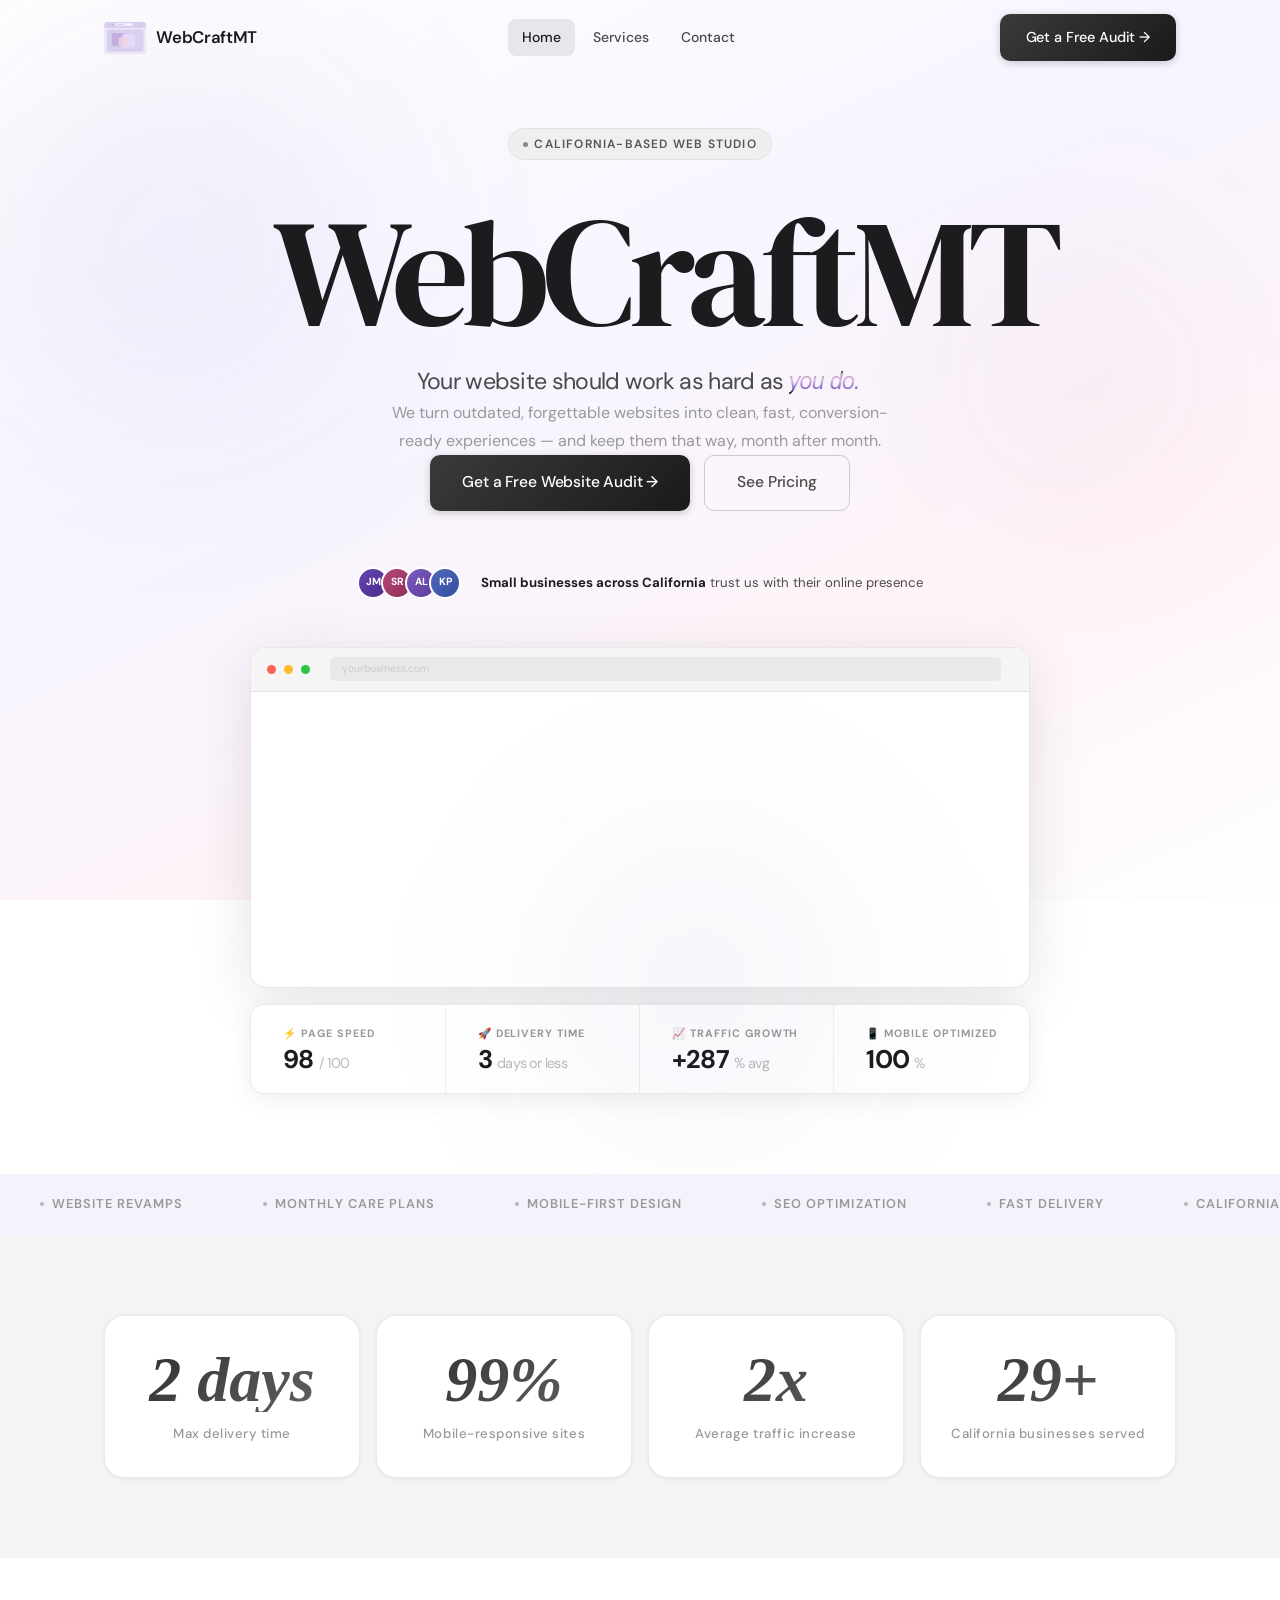
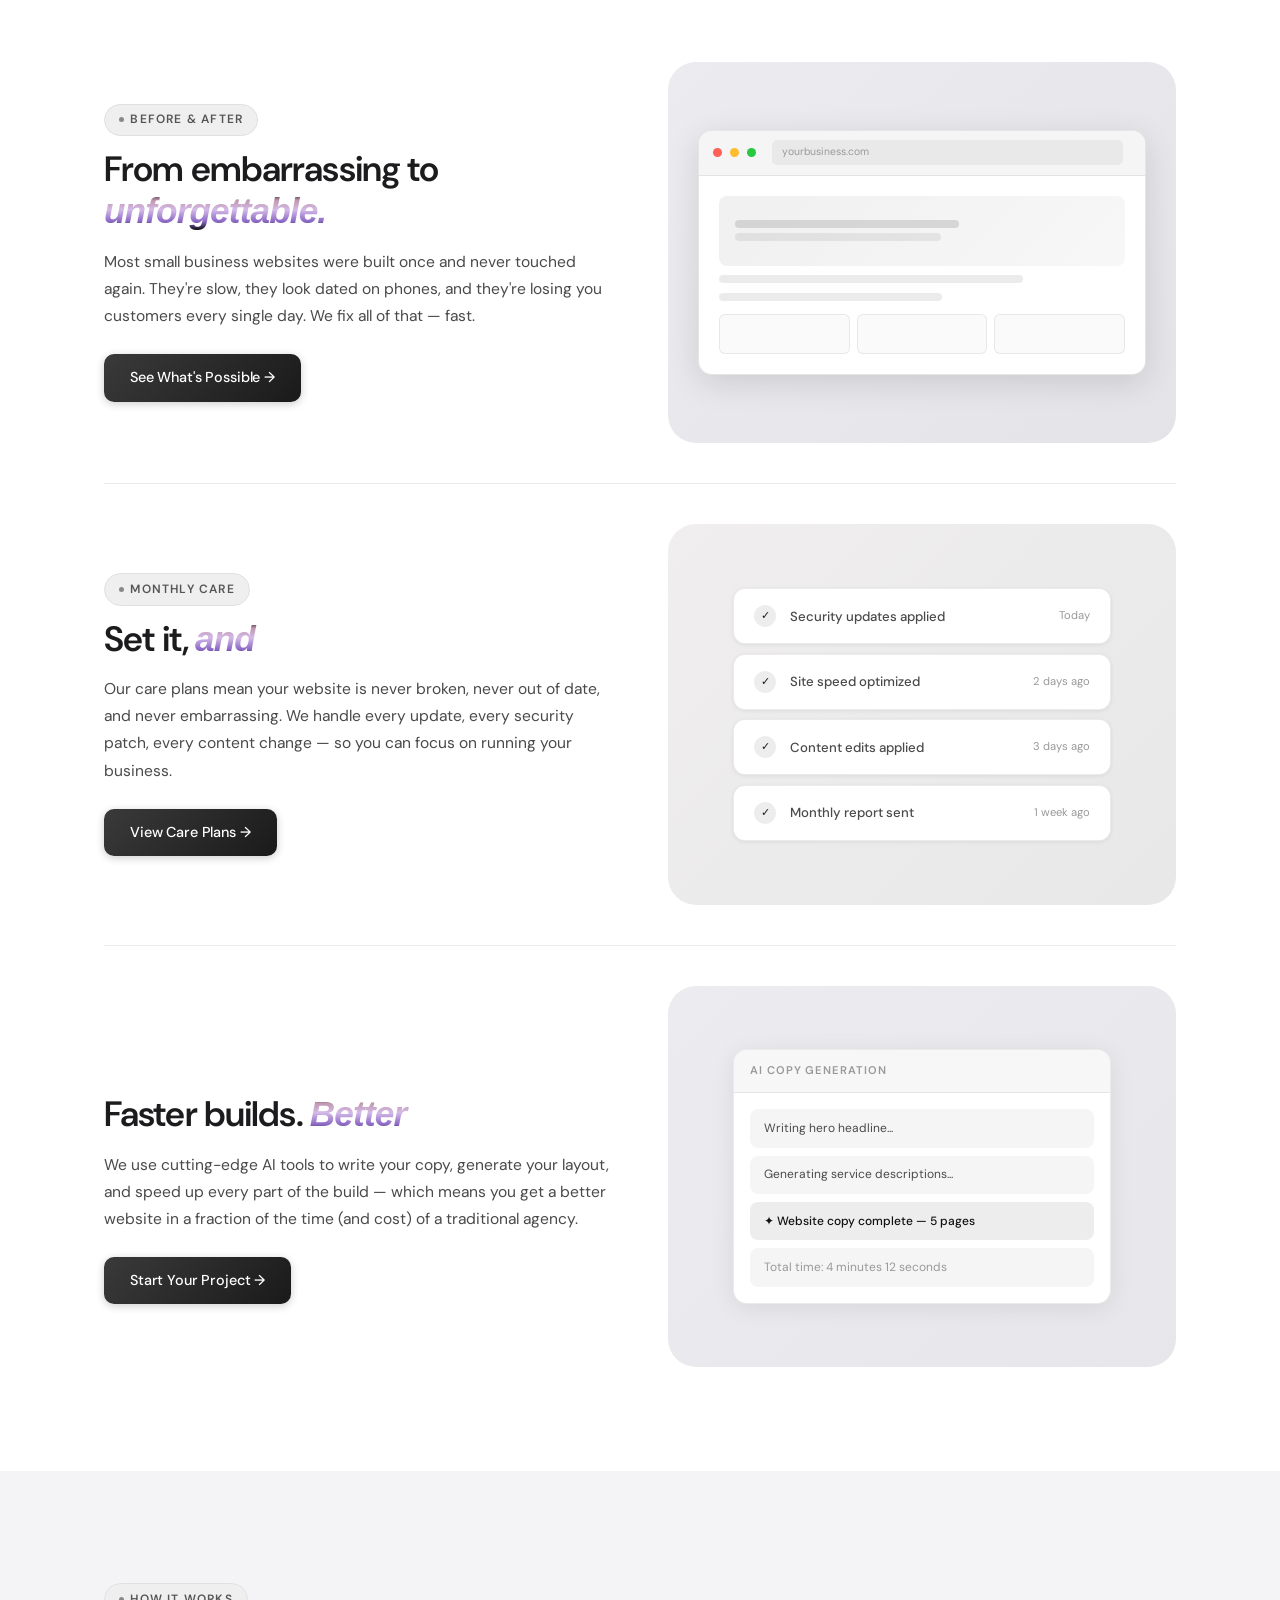
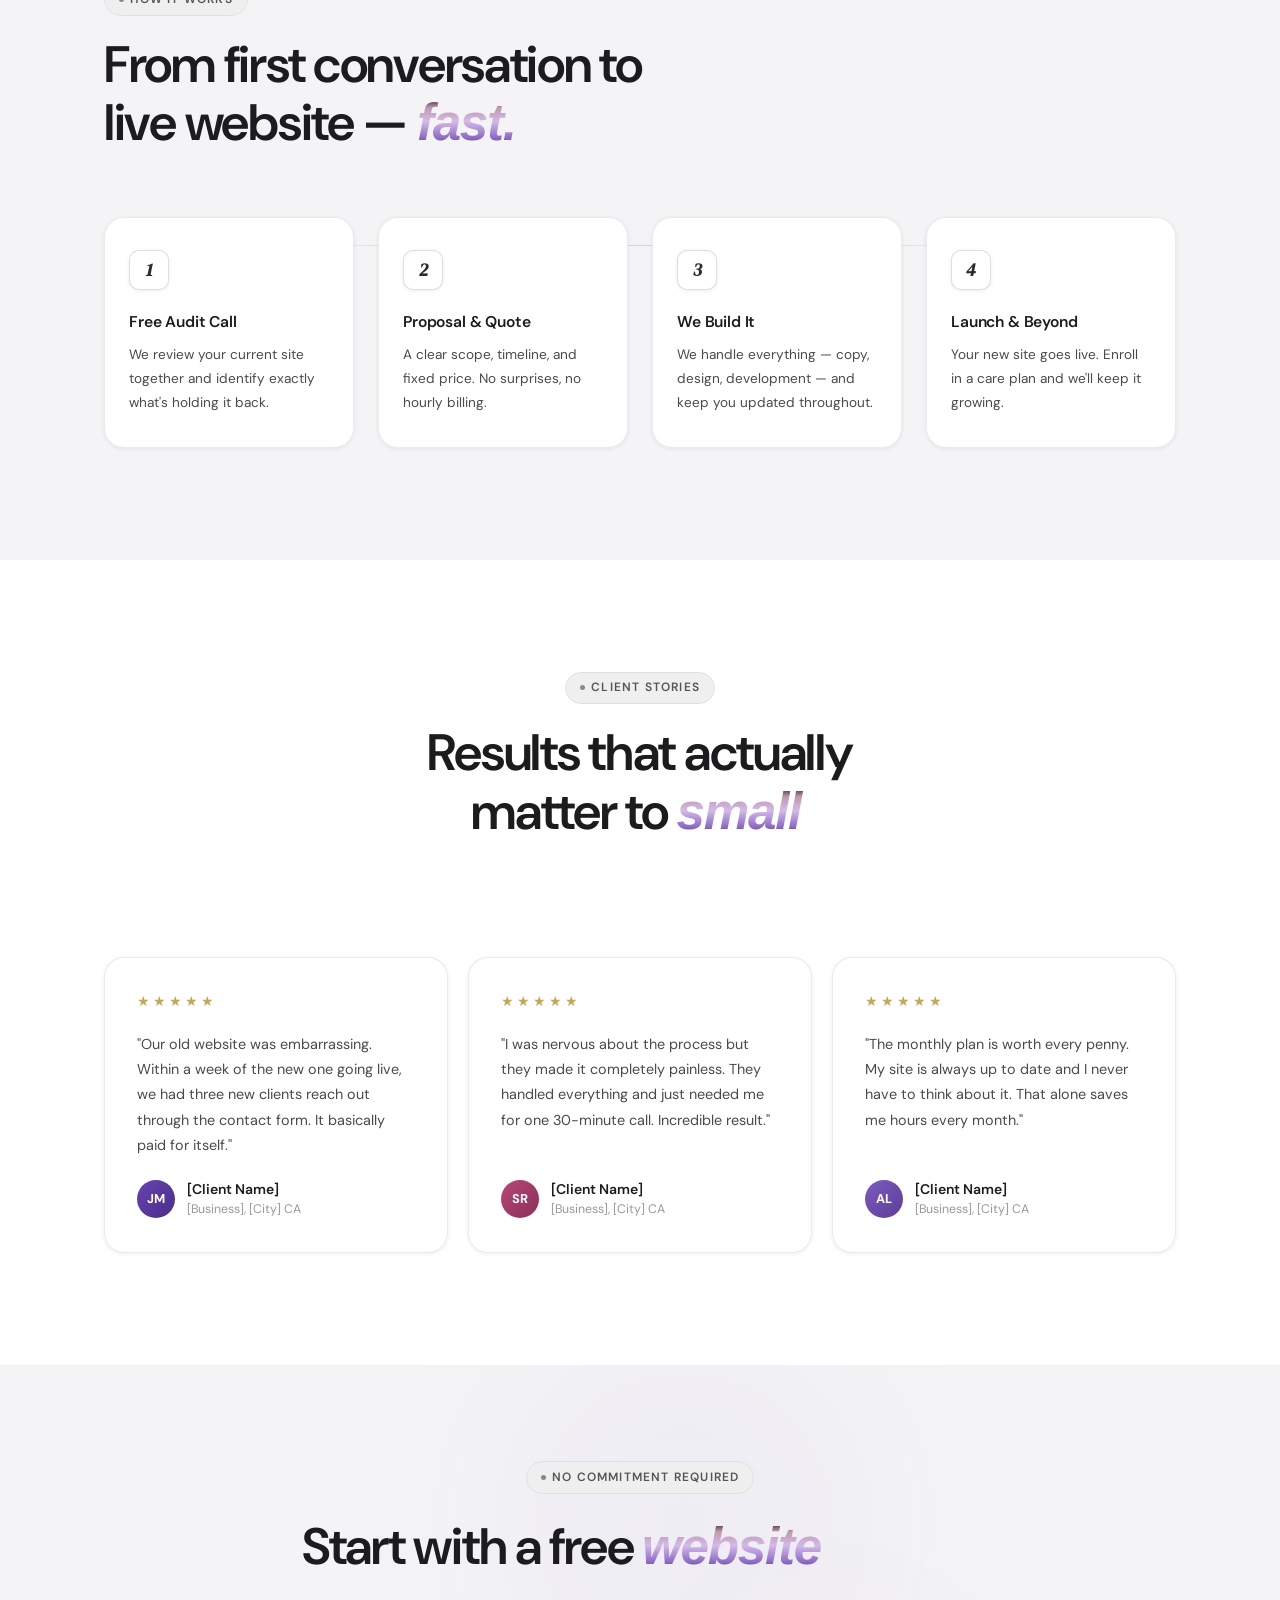
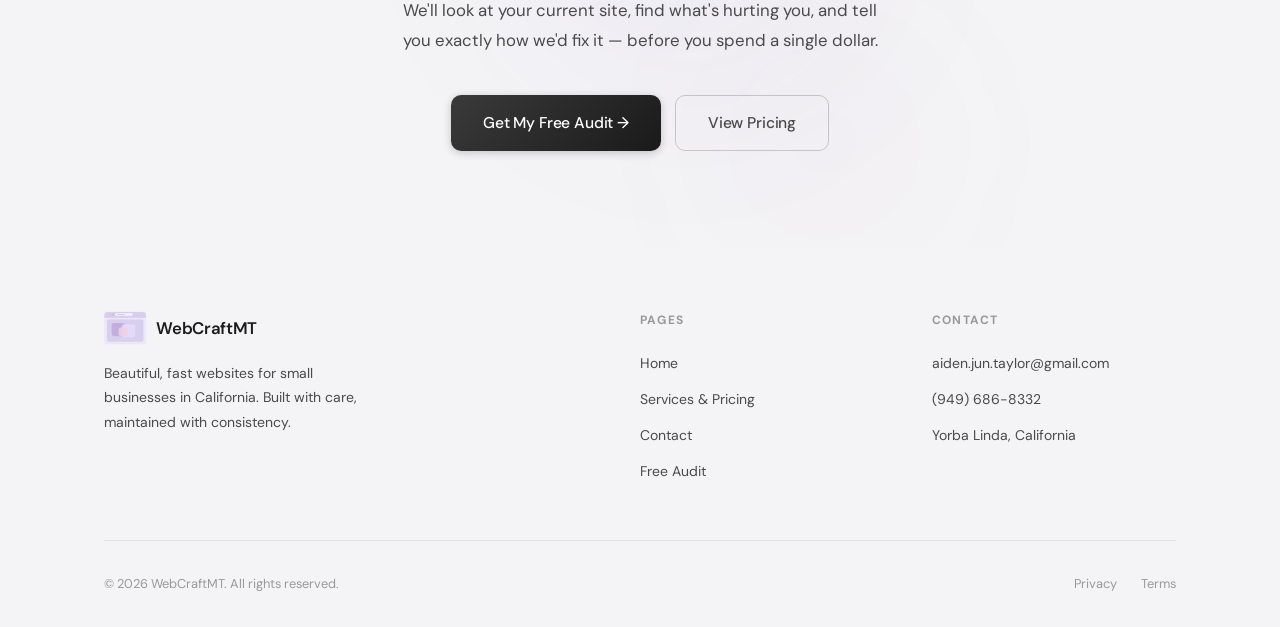
==== index.html @ 8bd2c832 "Initial commit — WebCraftMT site" ====
<!DOCTYPE html>
<html lang="en">
<head>
  <meta charset="UTF-8">
  <meta name="viewport" content="width=device-width, initial-scale=1.0">
  <title>WebCraftMT — Beautiful Websites for California Businesses</title>
  <meta name="description" content="We revamp outdated websites for small California businesses. Modern design, fast delivery, ongoing care.">
  <link rel="stylesheet" href="style.css">
  <style>
    /* ── Page-specific tweaks ── */

    /* Marquee strip */
    .marquee-outer{overflow:hidden;padding:1.25rem 0;background:#f4f2fb}
    .marquee-track{display:flex;gap:0;width:max-content;animation:marqueeScroll 28s linear infinite}
    @keyframes marqueeScroll{from{transform:translateX(0)}to{transform:translateX(-50%)}}
    .marquee-item{display:flex;align-items:center;gap:0.5rem;padding:0 2.5rem;font-size:0.8rem;font-weight:600;letter-spacing:0.08em;text-transform:uppercase;color:var(--text-3);white-space:nowrap}
    .marquee-dot{width:4px;height:4px;border-radius:50%;background:#888;opacity:0.6}

    /* Feature section — compact alternating layout */
    #features{padding:4rem 0}
    .feature-row{display:grid;grid-template-columns:1fr 1fr;gap:3.5rem;align-items:center;padding:2.5rem 0}
    .feature-row.reverse .feature-visual{order:2}
    .feature-row.reverse .feature-text{order:1}
    .feature-text .tag{margin-bottom:0.75rem}
    .feature-text h2{font-size:clamp(1.5rem,2.8vw,2.2rem);margin-bottom:1rem;line-height:1.2}
    .feature-text p{font-size:0.975rem;margin-bottom:1.5rem}
    .feature-visual{border-radius:var(--radius-xl);overflow:hidden;aspect-ratio:4/3;position:relative}
    .feature-visual-inner{width:100%;height:100%;display:flex;align-items:center;justify-content:center;position:relative;overflow:hidden}
    .mock-browser{width:88%;background:#fff;border-radius:14px;border:1px solid rgba(0,0,0,0.1);box-shadow:0 8px 32px rgba(0,0,0,0.12);overflow:hidden}
    .mock-bar{background:#f5f5f5;padding:0.6rem 0.875rem;display:flex;align-items:center;gap:0.5rem;border-bottom:1px solid rgba(0,0,0,0.08)}
    .mock-dot{width:9px;height:9px;border-radius:50%}
    .mock-url{flex:1;background:rgba(0,0,0,0.05);border-radius:5px;padding:0.25rem 0.6rem;font-size:0.65rem;color:var(--text-3);margin:0 0.5rem}
    .mock-body{padding:1.25rem;display:flex;flex-direction:column;gap:0.6rem}
    .mock-hero-block{background:linear-gradient(135deg,rgba(0,0,0,0.06),rgba(0,0,0,0.03));border-radius:8px;height:70px;display:flex;align-items:center;padding:0 1rem}
    .mock-line{height:8px;border-radius:4px;background:rgba(0,0,0,0.08)}
    .mock-line.short{width:55%}
    .mock-line.med{width:75%}
    .mock-cards{display:grid;grid-template-columns:1fr 1fr 1fr;gap:0.4rem;margin-top:0.25rem}
    .mock-card{background:#fafafa;border-radius:6px;height:40px;border:1px solid rgba(0,0,0,0.07)}

    /* Stats row */
    .stats-band{padding:5rem 0;background:var(--bg-surface)}
    .stats-grid{display:grid;grid-template-columns:repeat(4,1fr);gap:1rem;text-align:center}
    .stat-card{padding:2rem 1rem;border-radius:var(--radius-lg);position:relative}
    .stat-value{font-family:'Instrument Serif',serif;font-style:italic;font-size:clamp(2.5rem,5vw,4rem);font-weight:600;line-height:1;display:block;margin-bottom:0.5rem}
    .stat-label{font-size:0.825rem;color:var(--text-3);font-weight:500;letter-spacing:0.04em}

    /* Scroll progress bar */
    .progress-bar{position:fixed;top:0;left:0;height:2px;background:linear-gradient(90deg,#2c2c2c,#888);width:0%;z-index:300;transition:width 0.1s linear}

    .feature-row+.feature-row{border-top:1px solid var(--border)}
    @media(max-width:900px){
      .feature-row{grid-template-columns:1fr;gap:2rem;padding:2rem 0}
      .feature-row.reverse .feature-visual,.feature-row.reverse .feature-text{order:unset}
      .stats-grid{grid-template-columns:repeat(2,1fr)}
    }
    @media(max-width:560px){
      .stats-grid{grid-template-columns:1fr 1fr}
    }

    /* ── Hero visual (website builder) ── */
    .hero-inner{display:flex;flex-direction:column;align-items:center;gap:3rem}
    .hero-inner .hero-content{text-align:center;max-width:740px;width:100%}
    .hero-inner .hero-ctas{justify-content:center}
    .hero-inner .hero-social-proof{justify-content:center}
    .hero-inner .hero-tagline{margin:0 auto}
    .hero-inner .hero-sub{margin:0 auto}
    .hero-visual{display:flex;flex-direction:column;gap:1rem;width:100%}
    /* Browser — cinematic wide aspect ratio */
    .wb-browser{background:#fff;border:1px solid rgba(0,0,0,0.09);border-radius:16px;box-shadow:0 12px 60px rgba(0,0,0,0.11);overflow:hidden;display:flex;flex-direction:column;width:100%;aspect-ratio:16/7}
    .wb-topbar{background:#f5f5f5;padding:0.6rem 1rem;display:flex;align-items:center;gap:0.5rem;border-bottom:1px solid rgba(0,0,0,0.07);flex-shrink:0}
    .wb-dot{width:9px;height:9px;border-radius:50%;flex-shrink:0}
    .wb-url{flex:1;background:rgba(0,0,0,0.05);border-radius:5px;padding:0.22rem 0.75rem;font-size:0.65rem;color:#ccc;margin:0 0.75rem}
    .wb-body{padding:1rem;display:flex;flex-direction:column;gap:0.625rem;flex:1;overflow:hidden}
    /* Build-up elements */
    .wb-nav{height:28px;background:#f8f7ff;border-radius:8px;display:flex;align-items:center;gap:0.6rem;padding:0 0.75rem;opacity:0;animation:wbE1 10s ease-in-out infinite;flex-shrink:0}
    .wb-hero-block{background:linear-gradient(135deg,#EDE8F8,#C8B8E0);border-radius:10px;flex:0 0 38%;display:flex;flex-direction:column;justify-content:center;padding:1rem 1.25rem;opacity:0;animation:wbE2 10s ease-in-out infinite}
    .wb-row{display:grid;grid-template-columns:1fr 1fr;gap:0.625rem;flex:0 0 22%;opacity:0;animation:wbE3 10s ease-in-out infinite}
    .wb-cardrow{display:grid;grid-template-columns:1fr 1fr 1fr;gap:0.625rem;flex:1;min-height:0;opacity:0;animation:wbE4 10s ease-in-out infinite}
    @keyframes wbE1{0%,2%{opacity:0;transform:translateY(6px)}10%,80%{opacity:1;transform:none}90%,100%{opacity:0;transform:translateY(-4px)}}
    @keyframes wbE2{0%,12%{opacity:0;transform:translateY(6px)}22%,80%{opacity:1;transform:none}90%,100%{opacity:0;transform:translateY(-4px)}}
    @keyframes wbE3{0%,24%{opacity:0;transform:translateY(6px)}34%,80%{opacity:1;transform:none}90%,100%{opacity:0;transform:translateY(-4px)}}
    @keyframes wbE4{0%,36%{opacity:0;transform:translateY(6px)}46%,80%{opacity:1;transform:none}90%,100%{opacity:0;transform:translateY(-4px)}}
    /* Static stats bar — all 4 stats side by side */
    .wb-stats-bar{background:#fff;border:1px solid rgba(0,0,0,0.08);border-radius:14px;box-shadow:0 4px 24px rgba(0,0,0,0.07);display:grid;grid-template-columns:repeat(4,1fr)}
    .wb-stat-item{padding:1.25rem 2rem;border-right:1px solid rgba(0,0,0,0.06)}
    .wb-stat-item:last-child{border-right:none}
    .wb-stat-lbl{font-size:0.67rem;font-weight:700;letter-spacing:0.09em;text-transform:uppercase;color:#999;margin-bottom:0.35rem}
    .wb-stat-val{font-size:1.6rem;font-weight:700;letter-spacing:-0.03em;color:#1c1c1e;line-height:1}
    .wb-stat-val span{font-size:0.9rem;font-weight:400;color:#bbb}
    @media(max-width:768px){.hero-visual{display:none}}
  </style>
</head>
<body>

<!-- ── SCROLL PROGRESS ────────────────────────────── -->
<div class="progress-bar" id="progressBar"></div>

<!-- ── PAGE SIDEBAR ──────────────────────────────── -->
<nav class="page-sidebar" id="pageSidebar">
  <a class="sidebar-link active" href="#hero">Home</a>
  <a class="sidebar-link" href="#features">Features</a>
  <a class="sidebar-link" href="#process">How It Works</a>
  <a class="sidebar-link" href="#testimonials">Reviews</a>
</nav>

<!-- ── NAV ────────────────────────────────────────── -->
<nav class="nav" id="nav">
  <div class="wrap">
    <div class="nav-inner">
      <a href="index.html" class="nav-logo">
        <img src="WebCraftLogo.svg" alt="" style="height:34px;width:auto;display:block">
        WebCraftMT
      </a>
      <div class="nav-links">
        <a href="index.html" class="active">Home</a>
        <a href="services.html">Services</a>
        <a href="contact.html">Contact</a>
      </div>
      <div class="nav-right">
        <a href="contact.html" class="btn btn-primary">Get a Free Audit →</a>
      </div>
      <button class="hamburger" id="hamburger" aria-label="Menu">
        <span></span><span></span><span></span>
      </button>
    </div>
  </div>
</nav>
<div class="mobile-nav" id="mobileNav">
  <a href="index.html" class="active">Home</a>
  <a href="services.html">Services</a>
  <a href="contact.html">Contact</a>
  <a href="contact.html" class="btn btn-primary">Get a Free Audit →</a>
</div>

<!-- ── HERO ────────────────────────────────────────── -->
<section class="hero" id="hero">
  <div class="orb orb-purple" style="top:-5%;left:-10%" id="orb1"></div>
  <div class="orb orb-pink"   style="top:15%;right:0"   id="orb2"></div>
  <div class="orb orb-blue"   style="bottom:-5%;left:35%" id="orb3"></div>

  <div class="wrap"><div class="hero-inner">
    <div class="hero-content">

      <div class="hero-eyebrow anim-blur" style="--d:0">
        <span class="tag"><span class="tag-dot"></span>California-Based Web Studio</span>
      </div>

      <div class="hero-business-name anim-blur" style="--d:80">WebCraftMT</div>

      <h1 class="hero-tagline anim-blur" style="--d:220">
        Your website should work as hard as <em>you&nbsp;do.</em>
      </h1>

      <p class="hero-sub anim-blur" style="--d:360">
        We turn outdated, forgettable websites into clean, fast, conversion-ready experiences — and keep them that way, month after month.
      </p>

      <div class="hero-ctas anim-blur" style="--d:480">
        <a href="contact.html" class="btn btn-primary btn-lg">Get a Free Website Audit →</a>
        <a href="services.html" class="btn btn-ghost btn-lg">See Pricing</a>
      </div>

      <div class="hero-social-proof anim-blur" style="--d:600">
        <div class="proof-avatars">
          <div class="proof-avatar" style="background:linear-gradient(135deg,#6644B0,#4A2D8A)">JM</div>
          <div class="proof-avatar" style="background:linear-gradient(135deg,#B84878,#8C2E58)">SR</div>
          <div class="proof-avatar" style="background:linear-gradient(135deg,#7C5CBF,#5B3D9A)">AL</div>
          <div class="proof-avatar" style="background:linear-gradient(135deg,#5068BC,#364EA0)">KP</div>
        </div>
        <p class="proof-text"><strong>Small businesses across California</strong> trust us with their online presence</p>
      </div>

    </div><!-- /hero-content -->

    <!-- ── WEBSITE BUILDER VISUAL ────────────────────── -->
    <div class="hero-visual">

      <!-- Animated mock browser — website being built section by section -->
      <div class="wb-browser">
        <div class="wb-topbar">
          <div class="wb-dot" style="background:#ff6057"></div>
          <div class="wb-dot" style="background:#febc2e"></div>
          <div class="wb-dot" style="background:#28c840"></div>
          <div class="wb-url">yourbusiness.com</div>
        </div>
        <div class="wb-body">
          <!-- 1. Nav bar fades in first -->
          <div class="wb-nav">
            <div style="width:16px;height:16px;border-radius:4px;background:linear-gradient(135deg,#C4A0D8,#8B68C4);flex-shrink:0"></div>
            <div style="display:flex;gap:0.4rem;flex:1">
              <div style="height:5px;width:30px;background:#e4e0f0;border-radius:3px"></div>
              <div style="height:5px;width:22px;background:#e4e0f0;border-radius:3px"></div>
              <div style="height:5px;width:28px;background:#e4e0f0;border-radius:3px"></div>
            </div>
            <div style="height:16px;width:48px;background:linear-gradient(135deg,#3a3a3a,#1a1a1a);border-radius:4px;flex-shrink:0"></div>
          </div>
          <!-- 2. Hero section materializes -->
          <div class="wb-hero-block">
            <div style="height:7px;width:42%;background:rgba(255,255,255,0.65);border-radius:3px;margin-bottom:7px"></div>
            <div style="height:11px;width:68%;background:rgba(255,255,255,0.9);border-radius:5px;margin-bottom:9px"></div>
            <div style="height:5px;width:52%;background:rgba(255,255,255,0.45);border-radius:3px"></div>
          </div>
          <!-- 3. Two-column feature row appears -->
          <div class="wb-row">
            <div style="background:#f4f2f9;border-radius:6px;padding:0.5rem 0.6rem">
              <div style="height:5px;width:72%;background:#ddd8f0;border-radius:3px;margin-bottom:5px"></div>
              <div style="height:5px;width:48%;background:#e8e4f4;border-radius:3px"></div>
            </div>
            <div style="background:linear-gradient(135deg,#ede8f8,#e0d8f0);border-radius:6px"></div>
          </div>
          <!-- 4. Card grid builds last -->
          <div class="wb-cardrow">
            <div style="background:#fff;border:1px solid #ede8f8;border-radius:7px;overflow:hidden">
              <div style="height:13px;background:linear-gradient(90deg,#D8CEEE,#C8B8E0)"></div>
            </div>
            <div style="background:#fff;border:1px solid #ede8f8;border-radius:7px;overflow:hidden">
              <div style="height:13px;background:linear-gradient(90deg,#EDE8F8,#D8CEEE)"></div>
            </div>
            <div style="background:#fff;border:1px solid #ede8f8;border-radius:7px;overflow:hidden">
              <div style="height:13px;background:linear-gradient(90deg,#F0E8FC,#EDE8F8)"></div>
            </div>
          </div>
        </div>
      </div>

      <!-- Static stats bar -->
      <div class="wb-stats-bar">
        <div class="wb-stat-item">
          <div class="wb-stat-lbl">⚡ Page Speed</div>
          <div class="wb-stat-val">98 <span>/ 100</span></div>
        </div>
        <div class="wb-stat-item">
          <div class="wb-stat-lbl">🚀 Delivery Time</div>
          <div class="wb-stat-val">3 <span>days or less</span></div>
        </div>
        <div class="wb-stat-item">
          <div class="wb-stat-lbl">📈 Traffic Growth</div>
          <div class="wb-stat-val">+287 <span>% avg</span></div>
        </div>
        <div class="wb-stat-item">
          <div class="wb-stat-lbl">📱 Mobile Optimized</div>
          <div class="wb-stat-val">100 <span>%</span></div>
        </div>
      </div>

    </div><!-- /hero-visual -->

  </div></div><!-- /hero-inner /wrap -->
</section>

<!-- ── MARQUEE ─────────────────────────────────────── -->
<div class="marquee-outer">
  <div class="marquee-track">
    <!-- duplicated for seamless loop -->
    <span class="marquee-item"><span class="marquee-dot"></span>Website Revamps</span>
    <span class="marquee-item"><span class="marquee-dot"></span>Monthly Care Plans</span>
    <span class="marquee-item"><span class="marquee-dot"></span>Mobile-First Design</span>
    <span class="marquee-item"><span class="marquee-dot"></span>SEO Optimization</span>
    <span class="marquee-item"><span class="marquee-dot"></span>Fast Delivery</span>
    <span class="marquee-item"><span class="marquee-dot"></span>California-Based</span>
    <span class="marquee-item"><span class="marquee-dot"></span>USA Swimming Websites</span>
    <span class="marquee-item"><span class="marquee-dot"></span>Small Business Specialists</span>
    <span class="marquee-item"><span class="marquee-dot"></span>Website Revamps</span>
    <span class="marquee-item"><span class="marquee-dot"></span>Monthly Care Plans</span>
    <span class="marquee-item"><span class="marquee-dot"></span>Mobile-First Design</span>
    <span class="marquee-item"><span class="marquee-dot"></span>SEO Optimization</span>
    <span class="marquee-item"><span class="marquee-dot"></span>Fast Delivery</span>
    <span class="marquee-item"><span class="marquee-dot"></span>California-Based</span>
    <span class="marquee-item"><span class="marquee-dot"></span>USA Swimming Websites</span>
    <span class="marquee-item"><span class="marquee-dot"></span>Small Business Specialists</span>
  </div>
</div>

<!-- ── STATS ───────────────────────────────────────── -->
<section class="stats-band">
  <div class="wrap">
    <div class="stats-grid">
      <div class="glass stat-card anim-scale" style="--d:0">
        <span class="stat-value grad-text">
          <span class="stat-num" data-target="3" data-suffix=" days">0 days</span>
        </span>
        <span class="stat-label">Max delivery time</span>
      </div>
      <div class="glass stat-card anim-scale" style="--d:100">
        <span class="stat-value grad-text">
          <span class="stat-num" data-target="100" data-suffix="%">0%</span>
        </span>
        <span class="stat-label">Mobile-responsive sites</span>
      </div>
      <div class="glass stat-card anim-scale" style="--d:200">
        <span class="stat-value grad-text">
          <span class="stat-num" data-target="3" data-suffix="x">0x</span>
        </span>
        <span class="stat-label">Average traffic increase</span>
      </div>
      <div class="glass stat-card anim-scale" style="--d:300">
        <span class="stat-value grad-text">
          <span class="stat-num" data-target="30" data-suffix="+">0+</span>
        </span>
        <span class="stat-label">California businesses served</span>
      </div>
    </div>
  </div>
</section>

<!-- ── FEATURES (Apple-style alternating) ─────────── -->
<section class="section" id="features">
  <div class="wrap">

    <!-- Row 1 -->
    <div class="feature-row">
      <div class="feature-text">
        <span class="tag anim-blur" style="--d:0"><span class="tag-dot"></span>Before & After</span>
        <h2 class="word-split anim-blur" style="--d:80">From embarrassing to <em>unforgettable.</em></h2>
        <p class="anim-blur" style="--d:180">Most small business websites were built once and never touched again. They're slow, they look dated on phones, and they're losing you customers every single day. We fix all of that — fast.</p>
        <div class="anim-blur" style="--d:260">
          <a href="contact.html" class="btn btn-primary">See What's Possible →</a>
        </div>
      </div>
      <div class="feature-visual anim-scale" style="--d:100;background:linear-gradient(135deg,#ececf0,#e4e4e8)">
        <div class="feature-visual-inner">
          <div class="mock-browser">
            <div class="mock-bar">
              <div class="mock-dot" style="background:#ff6057"></div>
              <div class="mock-dot" style="background:#febc2e"></div>
              <div class="mock-dot" style="background:#28c840"></div>
              <div class="mock-url">yourbusiness.com</div>
            </div>
            <div class="mock-body">
              <div class="mock-hero-block">
                <div style="display:flex;flex-direction:column;gap:5px;width:100%">
                  <div class="mock-line" style="width:60%;background:rgba(0,0,0,0.12)"></div>
                  <div class="mock-line short" style="background:rgba(0,0,0,0.07)"></div>
                </div>
              </div>
              <div class="mock-line med"></div>
              <div class="mock-line short"></div>
              <div class="mock-cards">
                <div class="mock-card"></div>
                <div class="mock-card"></div>
                <div class="mock-card"></div>
              </div>
            </div>
          </div>
        </div>
      </div>
    </div>

    <!-- Row 2 -->
    <div class="feature-row reverse">
      <div class="feature-text">
        <span class="tag anim-blur" style="--d:0"><span class="tag-dot"></span>Monthly Care</span>
        <h2 class="word-split anim-blur" style="--d:80">Set it, <em>and forget it.</em></h2>
        <p class="anim-blur" style="--d:180">Our care plans mean your website is never broken, never out of date, and never embarrassing. We handle every update, every security patch, every content change — so you can focus on running your business.</p>
        <div class="anim-blur" style="--d:260">
          <a href="services.html#maintenance" class="btn btn-primary">View Care Plans →</a>
        </div>
      </div>
      <div class="feature-visual anim-scale" style="--d:100;background:linear-gradient(135deg,#f0eeee,#e8e8e8)">
        <div class="feature-visual-inner" style="flex-direction:column;gap:0.75rem;padding:2rem">
          <!-- checklist visual -->
          <div style="width:85%">
            <div class="glass" style="padding:1rem 1.25rem;border-radius:12px;display:flex;align-items:center;gap:0.875rem;margin-bottom:0.6rem">
              <div style="width:22px;height:22px;border-radius:50%;background:rgba(0,0,0,0.07);display:flex;align-items:center;justify-content:center;flex-shrink:0;font-size:0.7rem">✓</div>
              <span style="font-size:0.825rem;color:var(--text-2);font-weight:500">Security updates applied</span>
              <span style="margin-left:auto;font-size:0.7rem;color:var(--text-3)">Today</span>
            </div>
            <div class="glass" style="padding:1rem 1.25rem;border-radius:12px;display:flex;align-items:center;gap:0.875rem;margin-bottom:0.6rem">
              <div style="width:22px;height:22px;border-radius:50%;background:rgba(0,0,0,0.07);display:flex;align-items:center;justify-content:center;flex-shrink:0;font-size:0.7rem">✓</div>
              <span style="font-size:0.825rem;color:var(--text-2);font-weight:500">Site speed optimized</span>
              <span style="margin-left:auto;font-size:0.7rem;color:var(--text-3)">2 days ago</span>
            </div>
            <div class="glass" style="padding:1rem 1.25rem;border-radius:12px;display:flex;align-items:center;gap:0.875rem;margin-bottom:0.6rem">
              <div style="width:22px;height:22px;border-radius:50%;background:rgba(0,0,0,0.07);display:flex;align-items:center;justify-content:center;flex-shrink:0;font-size:0.7rem">✓</div>
              <span style="font-size:0.825rem;color:var(--text-2);font-weight:500">Content edits applied</span>
              <span style="margin-left:auto;font-size:0.7rem;color:var(--text-3)">3 days ago</span>
            </div>
            <div class="glass" style="padding:1rem 1.25rem;border-radius:12px;display:flex;align-items:center;gap:0.875rem">
              <div style="width:22px;height:22px;border-radius:50%;background:rgba(0,0,0,0.07);display:flex;align-items:center;justify-content:center;flex-shrink:0;font-size:0.7rem">✓</div>
              <span style="font-size:0.825rem;color:var(--text-2);font-weight:500">Monthly report sent</span>
              <span style="margin-left:auto;font-size:0.7rem;color:var(--text-3)">1 week ago</span>
            </div>
          </div>
        </div>
      </div>
    </div>

    <!-- Row 3 -->
    <div class="feature-row">
      <div class="feature-text">
        <span class="tag anim-blur" style="--d:0"><span class="tag-dot"></span>Built With AI</span>
        <h2 class="word-split anim-blur" style="--d:80">Faster builds. <em>Better results.</em></h2>
        <p class="anim-blur" style="--d:180">We use cutting-edge AI tools to write your copy, generate your layout, and speed up every part of the build — which means you get a better website in a fraction of the time (and cost) of a traditional agency.</p>
        <div class="anim-blur" style="--d:260">
          <a href="contact.html" class="btn btn-primary">Start Your Project →</a>
        </div>
      </div>
      <div class="feature-visual anim-scale" style="--d:100;background:linear-gradient(135deg,#ececf0,#e6e6eb)">
        <div class="feature-visual-inner" style="flex-direction:column;gap:0;padding:2rem">
          <div style="width:85%;background:#fff;border-radius:14px;border:1px solid rgba(0,0,0,0.08);overflow:hidden;box-shadow:0 4px 24px rgba(0,0,0,0.08)">
            <div style="background:rgba(0,0,0,0.03);padding:0.75rem 1rem;border-bottom:1px solid rgba(0,0,0,0.07);font-size:0.7rem;color:var(--text-3);font-weight:600;letter-spacing:0.08em">AI COPY GENERATION</div>
            <div style="padding:1rem;display:flex;flex-direction:column;gap:0.5rem">
              <div style="background:rgba(0,0,0,0.04);border-radius:8px;padding:0.6rem 0.875rem;font-size:0.75rem;color:var(--text-2)">Writing hero headline...</div>
              <div style="background:rgba(0,0,0,0.04);border-radius:8px;padding:0.6rem 0.875rem;font-size:0.75rem;color:var(--text-2)">Generating service descriptions...</div>
              <div style="background:rgba(0,0,0,0.07);border-radius:8px;padding:0.6rem 0.875rem;font-size:0.75rem;color:#111;font-weight:500">✦ Website copy complete — 5 pages</div>
              <div style="background:rgba(0,0,0,0.04);border-radius:8px;padding:0.6rem 0.875rem;font-size:0.75rem;color:var(--text-3)">Total time: 4 minutes 12 seconds</div>
            </div>
          </div>
        </div>
      </div>
    </div>

  </div>
</section>

<!-- ── PROCESS ─────────────────────────────────────── -->
<section class="section process" id="process">
  <div class="wrap" style="position:relative;z-index:1">
    <div style="max-width:560px">
      <span class="tag anim-blur" style="--d:0"><span class="tag-dot"></span>How It Works</span>
      <h2 class="word-split anim-blur" style="--d:80">From first conversation to live website — <em>fast.</em></h2>
    </div>
    <div class="process-steps">
      <div class="glass step anim-blur hover-lift" style="--d:0">
        <div class="step-num">1</div>
        <h4>Free Audit Call</h4>
        <p>We review your current site together and identify exactly what's holding it back.</p>
      </div>
      <div class="glass step anim-blur hover-lift" style="--d:100">
        <div class="step-num">2</div>
        <h4>Proposal & Quote</h4>
        <p>A clear scope, timeline, and fixed price. No surprises, no hourly billing.</p>
      </div>
      <div class="glass step anim-blur hover-lift" style="--d:200">
        <div class="step-num">3</div>
        <h4>We Build It</h4>
        <p>We handle everything — copy, design, development — and keep you updated throughout.</p>
      </div>
      <div class="glass step anim-blur hover-lift" style="--d:300">
        <div class="step-num">4</div>
        <h4>Launch & Beyond</h4>
        <p>Your new site goes live. Enroll in a care plan and we'll keep it growing.</p>
      </div>
    </div>
  </div>
</section>

<!-- ── TESTIMONIALS ────────────────────────────────── -->
<section class="section testimonial-section" id="testimonials">
  <div class="wrap" style="position:relative;z-index:1">
    <div style="text-align:center;max-width:540px;margin:0 auto">
      <span class="tag anim-blur" style="--d:0"><span class="tag-dot"></span>Client Stories</span>
      <h2 class="word-split anim-blur" style="--d:80">Results that actually matter to <em>small businesses.</em></h2>
    </div>
    <div class="testimonials-grid">
      <div class="glass t-card anim-blur hover-lift" style="--d:0">
        <div class="t-stars"><span>★</span><span>★</span><span>★</span><span>★</span><span>★</span></div>
        <p class="t-quote">"Our old website was embarrassing. Within a week of the new one going live, we had three new clients reach out through the contact form. It basically paid for itself."</p>
        <div class="t-author">
          <div class="t-avatar" style="background:linear-gradient(135deg,#6644B0,#4A2D8A)">JM</div>
          <div><div class="t-name">[Client Name]</div><div class="t-role">[Business], [City] CA</div></div>
        </div>
      </div>
      <div class="glass t-card anim-blur hover-lift" style="--d:120">
        <div class="t-stars"><span>★</span><span>★</span><span>★</span><span>★</span><span>★</span></div>
        <p class="t-quote">"I was nervous about the process but they made it completely painless. They handled everything and just needed me for one 30-minute call. Incredible result."</p>
        <div class="t-author">
          <div class="t-avatar" style="background:linear-gradient(135deg,#B84878,#8C2E58)">SR</div>
          <div><div class="t-name">[Client Name]</div><div class="t-role">[Business], [City] CA</div></div>
        </div>
      </div>
      <div class="glass t-card anim-blur hover-lift" style="--d:240">
        <div class="t-stars"><span>★</span><span>★</span><span>★</span><span>★</span><span>★</span></div>
        <p class="t-quote">"The monthly plan is worth every penny. My site is always up to date and I never have to think about it. That alone saves me hours every month."</p>
        <div class="t-author">
          <div class="t-avatar" style="background:linear-gradient(135deg,#7C5CBF,#5B3D9A)">AL</div>
          <div><div class="t-name">[Client Name]</div><div class="t-role">[Business], [City] CA</div></div>
        </div>
      </div>
    </div>
  </div>
</section>

<!-- ── CTA BAND ────────────────────────────────────── -->
<section class="cta-band">
  <div class="orb orb-purple" style="top:-30%;left:30%;opacity:0.6"></div>
  <div class="orb orb-pink"   style="bottom:-20%;right:20%;opacity:0.5"></div>
  <div class="wrap" style="position:relative;z-index:1">
    <span class="tag anim-blur" style="--d:0;margin-bottom:1.5rem"><span class="tag-dot"></span>No commitment required</span>
    <h2 class="word-split anim-blur" style="--d:80">Start with a free <em>website audit.</em></h2>
    <p class="anim-blur" style="--d:200;max-width:480px;margin:0 auto 2.5rem">We'll look at your current site, find what's hurting you, and tell you exactly how we'd fix it — before you spend a single dollar.</p>
    <div class="btn-group anim-blur" style="--d:320">
      <a href="contact.html" class="btn btn-primary btn-lg">Get My Free Audit →</a>
      <a href="services.html" class="btn btn-ghost btn-lg">View Pricing</a>
    </div>
  </div>
</section>

<!-- ── FOOTER ──────────────────────────────────────── -->
<footer class="footer">
  <div class="wrap">
    <div class="footer-grid">
      <div class="footer-brand">
        <a href="index.html" class="nav-logo"><img src="WebCraftLogo.svg" alt="" style="height:34px;width:auto;display:block">WebCraftMT</a>
        <p>Beautiful, fast websites for small businesses in California. Built with care, maintained with consistency.</p>
      </div>
      <div class="footer-col">
        <h5>Pages</h5>
        <ul>
          <li><a href="index.html">Home</a></li>
          <li><a href="services.html">Services & Pricing</a></li>
          <li><a href="contact.html">Contact</a></li>
          <li><a href="contact.html">Free Audit</a></li>
        </ul>
      </div>
      <div class="footer-col">
        <h5>Contact</h5>
        <ul>
          <li><a href="mailto:aiden.jun.taylor@gmail.com">aiden.jun.taylor@gmail.com</a></li>
          <li><a href="tel:9496868332">(949) 686-8332</a></li>
          <li><a href="#">Yorba Linda, California</a></li>
        </ul>
      </div>
    </div>
    <div class="footer-bottom">
      <p>© 2026 WebCraftMT. All rights reserved.</p>
      <div class="footer-links"><a href="#">Privacy</a><a href="#">Terms</a></div>
    </div>
  </div>
</footer>

<!-- ══════════════════════════════════════════════════
     ANIMATION ENGINE
══════════════════════════════════════════════════ -->
<script>
(function() {

  /* ── 1. Nav scroll + progress bar ── */
  const nav = document.getElementById('nav');
  const bar = document.getElementById('progressBar');
  window.addEventListener('scroll', () => {
    const y = scrollY;
    nav.classList.toggle('scrolled', y > 50);
    const pct = (y / (document.body.scrollHeight - innerHeight)) * 100;
    bar.style.width = pct + '%';
  }, { passive: true });

  /* ── 2. Mobile menu ── */
  document.getElementById('hamburger').addEventListener('click', () =>
    document.getElementById('mobileNav').classList.toggle('open'));

  /* ── 3. Word-by-word split ──
     Wraps each word in a <span class="word" style="--i:N">
     Applied to .word-split elements before observer fires  */
  function splitWords(el) {
    const html = el.innerHTML;
    // preserve <em> tags by splitting on spaces outside tags
    const nodes = [];
    let buf = '', inTag = false, wordIdx = 0;
    for (let i = 0; i < html.length; i++) {
      const ch = html[i];
      if (ch === '<') { inTag = true; buf += ch; }
      else if (ch === '>') { inTag = false; buf += ch; }
      else if (!inTag && ch === ' ') {
        if (buf.trim()) {
          nodes.push(`<span class="word" style="--i:${wordIdx++}">${buf}</span>`);
          wordIdx;
        }
        nodes.push(' ');
        buf = '';
      } else {
        buf += ch;
      }
    }
    if (buf.trim()) nodes.push(`<span class="word" style="--i:${wordIdx}">${buf}</span>`);
    el.innerHTML = nodes.join('');
  }

  document.querySelectorAll('.word-split').forEach(el => splitWords(el));

  /* ── 4. IntersectionObserver for all animated elements ── */
  const io = new IntersectionObserver((entries) => {
    entries.forEach(entry => {
      if (entry.isIntersecting) {
        entry.target.classList.add('visible');
        io.unobserve(entry.target); // fire once
      }
    });
  }, { threshold: 0.12, rootMargin: '0px 0px -40px 0px' });

  // Observe all animation classes + hero elements
  document.querySelectorAll('.anim-blur, .anim-scale, .anim-line, .word-split, .fade-up')
    .forEach(el => io.observe(el));

  // Hero fires immediately on load
  setTimeout(() => {
    document.querySelectorAll('#hero .anim-blur, #hero .word-split').forEach(el => {
      el.classList.add('visible');
    });
  }, 120);

  /* ── 5. Counter animation ── */
  function animateCounter(el) {
    const raw    = el.dataset.target;
    const target = parseFloat(raw);
    const suffix = el.dataset.suffix || '';
    const dur    = 1800;
    const start  = performance.now();
    const isInt  = Number.isInteger(target);

    const tick = (now) => {
      const t = Math.min((now - start) / dur, 1);
      const eased = 1 - Math.pow(1 - t, 4); // easeOutQuart
      const val = eased * target;
      el.textContent = (isInt ? Math.floor(val) : val.toFixed(1)) + suffix;
      if (t < 1) requestAnimationFrame(tick);
    };
    requestAnimationFrame(tick);
  }

  const counterIO = new IntersectionObserver((entries) => {
    entries.forEach(e => {
      if (e.isIntersecting) {
        e.target.querySelectorAll('.stat-num[data-target]').forEach(animateCounter);
        counterIO.unobserve(e.target);
      }
    });
  }, { threshold: 0.3 });

  document.querySelectorAll('.stats-grid').forEach(el => counterIO.observe(el));

  /* ── 6. Parallax orbs on scroll ── */
  const orbs = document.querySelectorAll('.orb');
  window.addEventListener('scroll', () => {
    const y = scrollY;
    orbs.forEach((orb, i) => {
      const speed = 0.06 + i * 0.04;
      orb.style.transform = `translateY(${y * speed}px)`;
    });
  }, { passive: true });

  /* ── 7. Mouse-track parallax on hero orbs ── */
  const heroOrbs = [
    document.getElementById('orb1'),
    document.getElementById('orb2'),
    document.getElementById('orb3'),
  ].filter(Boolean);

  document.addEventListener('mousemove', (e) => {
    const cx = e.clientX / innerWidth  - 0.5; // -0.5 to 0.5
    const cy = e.clientY / innerHeight - 0.5;
    heroOrbs.forEach((orb, i) => {
      const mag = 22 + i * 14;
      orb.style.transform = `translate(${cx * mag}px, ${cy * mag}px)`;
    });
  });

  /* ── 8. Smooth scroll for anchor links ── */
  document.querySelectorAll('a[href^="#"]').forEach(a => {
    a.addEventListener('click', e => {
      const target = document.querySelector(a.getAttribute('href'));
      if (target) { e.preventDefault(); target.scrollIntoView({ behavior: 'smooth', block: 'start' }); }
    });
  });

  /* ── 9. Stats cycling ── */
  const wbStats = document.querySelectorAll('.wb-stat');
  const wbDots  = document.querySelectorAll('.wb-stat-dot');
  if (wbStats.length) {
    let wbCur = 0;
    wbStats[0].classList.add('active');
    if (wbDots[0]) wbDots[0].classList.add('active');
    setInterval(() => {
      const prev = wbCur;
      wbStats[prev].classList.add('exiting');
      wbStats[prev].classList.remove('active');
      setTimeout(() => wbStats[prev].classList.remove('exiting'), 450);
      if (wbDots[prev]) wbDots[prev].classList.remove('active');
      wbCur = (wbCur + 1) % wbStats.length;
      wbStats[wbCur].classList.add('active');
      if (wbDots[wbCur]) wbDots[wbCur].classList.add('active');
    }, 3000);
  }

  /* ── 10. Sidebar scroll-spy ── */
  const sectionIds = ['hero', 'features', 'process', 'testimonials'];
  const sidebarLinks = document.querySelectorAll('.sidebar-link');
  const spyIO = new IntersectionObserver((entries) => {
    entries.forEach(entry => {
      if (!entry.isIntersecting) return;
      const idx = sectionIds.indexOf(entry.target.id);
      if (idx === -1) return;
      sidebarLinks.forEach(l => l.classList.remove('active'));
      if (sidebarLinks[idx]) sidebarLinks[idx].classList.add('active');
    });
  }, { threshold: 0.35 });
  sectionIds.forEach(id => {
    const el = document.getElementById(id);
    if (el) spyIO.observe(el);
  });

})();
</script>
</body>
</html>
---- style.css ----
@import url('https://fonts.googleapis.com/css2?family=DM+Sans:ital,wght@0,300;0,400;0,500;0,600;0,700;1,400&family=DM+Serif+Display:ital@0;1&display=swap');

/* ── TOKENS ─────────────────────────────────────────── */
:root {
  --bg-base:       #ffffff;
  --bg-surface:    #f4f4f6;
  --bg-card:       #ffffff;
  --bg-card-hover: #fafafa;
  --border:        rgba(0,0,0,0.08);
  --border-bright: rgba(0,0,0,0.13);

  /* Purple kept only for decorative orbs */
  --purple:      #5B21B6;
  --pink:        #9D174D;
  --blue:        #3730A3;

  --text-1:   #1c1c1e;
  --text-2:   #4a4a4a;
  --text-3:   #999999;

  --radius-sm:  8px;
  --radius:     14px;
  --radius-lg:  20px;
  --radius-xl:  28px;

  --shadow-sm:  0 1px 4px rgba(0,0,0,0.07);
  --shadow:     0 3px 16px rgba(0,0,0,0.1);
  --shadow-lg:  0 8px 40px rgba(0,0,0,0.13);

  --transition: 0.22s cubic-bezier(0.4,0,0.2,1);
  --max:        1120px;
}

/* ── RESET ───────────────────────────────────────────── */
*,*::before,*::after{box-sizing:border-box;margin:0;padding:0}
html{scroll-behavior:smooth;font-size:16px}
body{
  font-family:'DM Sans',sans-serif;
  background:linear-gradient(155deg,#fefefe 0%,#f7f5ff 40%,#fff4f8 72%,#fefefe 100%);
  background-attachment:fixed;
  color:var(--text-1);
  -webkit-font-smoothing:antialiased;
  overflow-x:hidden;
  line-height:1.6;
}
a{text-decoration:none;color:inherit}
ul{list-style:none}
img{max-width:100%;display:block}
button{cursor:pointer;border:none;background:none;font-family:inherit}

/* ── TYPOGRAPHY ──────────────────────────────────────── */
h1{font-size:clamp(2.6rem,6vw,5rem);font-weight:600;line-height:1.1;letter-spacing:-0.03em}
h2{font-size:clamp(2rem,4vw,3.2rem);font-weight:600;line-height:1.15;letter-spacing:-0.025em}
h3{font-size:clamp(1.2rem,2vw,1.5rem);font-weight:500;line-height:1.3;letter-spacing:-0.015em}
h4{font-size:1rem;font-weight:600;letter-spacing:-0.01em}
p{font-size:1rem;line-height:1.75;color:var(--text-2)}
.serif{font-family:'DM Serif Display',serif;font-style:italic}

/* Em in headings — SF Pro italic, vertical dark-edge gradient */
h1 em,h2 em,h3 em{
  font-family:-apple-system,'SF Pro Display','SF Pro Text',BlinkMacSystemFont,sans-serif;font-style:italic;
  background:linear-gradient(to top,#0d0d0d 0%,#8B68C4 22%,#D4BAE8 52%,#C098B0 76%,#0d0d0d 96%);
  -webkit-background-clip:text;-webkit-text-fill-color:transparent;background-clip:text;
  padding-right:0.15em;
}

/* ── LAYOUT ──────────────────────────────────────────── */
.wrap{max-width:var(--max);margin:0 auto;padding:0 1.5rem}
.section{padding:7rem 0}
.section-sm{padding:4rem 0}
.tag{display:inline-flex;align-items:center;gap:0.4rem;font-size:0.75rem;font-weight:600;letter-spacing:0.1em;text-transform:uppercase;color:#555;background:#efefef;border:1px solid #e0e0e0;padding:0.35rem 0.875rem;border-radius:100px;margin-bottom:1.25rem}
.tag-dot{width:5px;height:5px;border-radius:50%;background:#888}

/* ── BUTTONS ─────────────────────────────────────────── */
.btn{display:inline-flex;align-items:center;gap:0.5rem;padding:0.75rem 1.625rem;border-radius:10px;font-size:0.9rem;font-weight:500;transition:background var(--transition),box-shadow var(--transition),transform var(--transition),border-color var(--transition),color var(--transition);white-space:nowrap;letter-spacing:-0.01em;cursor:pointer;user-select:none}
.btn:active{transform:scale(0.96) !important;transition:transform 0.08s ease,box-shadow 0.08s ease !important}
.btn-primary{background:linear-gradient(135deg,#3a3a3a 0%,#1a1a1a 100%);color:#fff;box-shadow:0 2px 8px rgba(0,0,0,0.2)}
.btn-primary:hover{background:linear-gradient(135deg,#484848 0%,#222 100%);transform:translateY(-1px);box-shadow:0 6px 20px rgba(0,0,0,0.28)}
.btn-primary:active{background:linear-gradient(135deg,#2a2a2a 0%,#111 100%);box-shadow:0 1px 4px rgba(0,0,0,0.15) !important}
.btn-ghost{border:1.5px solid rgba(0,0,0,0.18);color:var(--text-2);background:transparent}
.btn-ghost:hover{border-color:#2c2c2c;color:#2c2c2c;background:rgba(0,0,0,0.03)}
.btn-ghost:active{background:rgba(0,0,0,0.06) !important}
.btn-lg{padding:0.9rem 2rem;font-size:0.975rem}
.btn svg{width:16px;height:16px;flex-shrink:0}

/* ── CARD ────────────────────────────────────────────── */
.glass{background:var(--bg-card);border:1px solid var(--border);border-radius:var(--radius);box-shadow:var(--shadow-sm);transition:box-shadow var(--transition),border-color var(--transition)}
.glass:hover{border-color:var(--border-bright);box-shadow:var(--shadow)}

/* ── GRADIENT ORBS (decorative — keeps subtle color) ──── */
.orb{position:absolute;border-radius:50%;filter:blur(80px);pointer-events:none;z-index:0}
.orb-purple{width:600px;height:600px;background:radial-gradient(circle,rgba(91,33,182,0.08) 0%,transparent 70%)}
.orb-pink{width:400px;height:400px;background:radial-gradient(circle,rgba(157,23,77,0.06) 0%,transparent 70%)}
.orb-blue{width:500px;height:500px;background:radial-gradient(circle,rgba(55,48,163,0.06) 0%,transparent 70%)}

/* ── NAV ─────────────────────────────────────────────── */
.nav{position:fixed;top:0;left:0;right:0;z-index:200;padding:0.875rem 0;border-bottom:1px solid transparent;transition:background var(--transition),border-color var(--transition)}
.nav.scrolled,.nav.page-nav{background:rgba(255,255,255,0.94);backdrop-filter:blur(20px);-webkit-backdrop-filter:blur(20px);border-bottom:1px solid var(--border)}
.nav-inner{display:flex;align-items:center;justify-content:space-between;gap:2rem}
.nav-logo{display:flex;align-items:center;gap:0.6rem;font-weight:600;font-size:1.05rem;letter-spacing:-0.02em;color:var(--text-1)}
.nav-logo-mark{width:32px;height:32px;border-radius:9px;background:linear-gradient(135deg,#1c1c1e,#444);display:flex;align-items:center;justify-content:center;font-size:0.85rem;color:#fff}
.nav-links{display:flex;align-items:center;gap:0.25rem}
.nav-links a{font-size:0.875rem;color:var(--text-2);padding:0.45rem 0.875rem;border-radius:8px;transition:background var(--transition),color var(--transition);font-weight:500}
.nav-links a:hover{color:var(--text-1);background:rgba(0,0,0,0.05)}
.nav-links a.active{color:#1c1c1e;background:rgba(0,0,0,0.08)}
.nav-right{display:flex;align-items:center;gap:0.75rem}
.hamburger{display:none;flex-direction:column;gap:4.5px;padding:8px}
.hamburger span{width:22px;height:1.5px;background:var(--text-2);border-radius:2px;transition:all var(--transition)}
.mobile-nav{display:none;position:fixed;top:62px;left:0;right:0;background:rgba(255,255,255,0.98);backdrop-filter:blur(24px);-webkit-backdrop-filter:blur(24px);border-bottom:1px solid var(--border);padding:1.25rem 1.5rem;flex-direction:column;gap:0.25rem;z-index:199}
.mobile-nav a{color:var(--text-2);font-size:1rem;padding:0.7rem 0.875rem;border-radius:8px;display:block;transition:all var(--transition);font-weight:500}
.mobile-nav a:hover{color:var(--text-1);background:rgba(0,0,0,0.04)}
.mobile-nav a.active{color:#1c1c1e;background:rgba(0,0,0,0.07)}
.mobile-nav .btn{margin-top:0.75rem;width:100%;justify-content:center}
.mobile-nav.open{display:flex}

/* ── PAGE SIDEBAR (homepage section nav) ─────────────── */
.page-sidebar{position:fixed;left:1.5rem;top:50%;transform:translateY(-50%);z-index:150;display:flex;flex-direction:column;gap:0.1rem}
.sidebar-link{font-size:0.7rem;font-weight:500;color:#bbb;padding:0.4rem 0.65rem;border-radius:6px;transition:all 0.2s ease;letter-spacing:0.06em;text-transform:uppercase;display:flex;align-items:center;gap:0.5rem;white-space:nowrap}
.sidebar-link::before{content:'';width:4px;height:4px;border-radius:50%;background:currentColor;flex-shrink:0;transition:transform 0.2s ease}
.sidebar-link:hover{color:#666}
.sidebar-link.active{color:#2c2c2c}
.sidebar-link.active::before{transform:scale(1.6)}
@media(max-width:1280px){.page-sidebar{display:none}}

/* ── HERO ─────────────────────────────────────────────── */
.hero{position:relative;min-height:100vh;display:flex;align-items:center;overflow:hidden;padding:8rem 0 5rem}
.hero-content{position:relative;z-index:2;max-width:780px}
.hero-eyebrow{margin-bottom:1.5rem}
.hero-business-name{
  font-family:'DM Serif Display',serif;
  font-weight:400;
  font-size:clamp(4.5rem,13vw,9.5rem);
  letter-spacing:-0.04em;
  line-height:0.92;
  color:#1c1c1e;
  margin-bottom:1.25rem;
  margin-left:3px; /* optical correction: aligns large serif W with tagline text below */
}
.hero-tagline{
  font-size:clamp(1.1rem,2vw,1.45rem);
  font-weight:400;
  color:var(--text-2);
  line-height:1.5;
  max-width:560px;
  margin-bottom:1.5rem;
}
.hero-tagline em{
  font-family:-apple-system,'SF Pro Display','SF Pro Text',BlinkMacSystemFont,sans-serif;font-style:italic;
  background:linear-gradient(to top,#0d0d0d 0%,#8B68C4 22%,#D4BAE8 52%,#C098B0 76%,#0d0d0d 96%);
  -webkit-background-clip:text;-webkit-text-fill-color:transparent;background-clip:text;
  padding-right:0.15em;
}
.hero-sub{font-size:1rem;max-width:500px;margin-bottom:2.5rem;line-height:1.75;color:var(--text-3)}
.hero-ctas{display:flex;gap:0.875rem;flex-wrap:wrap;margin-bottom:3.5rem}
.hero-social-proof{display:flex;align-items:center;gap:1.25rem;flex-wrap:wrap}
.proof-avatars{display:flex}
.proof-avatar{width:32px;height:32px;border-radius:50%;border:2px solid #fff;overflow:hidden;margin-left:-8px;background:linear-gradient(135deg,#2c2c2c,#555);display:flex;align-items:center;justify-content:center;font-size:0.65rem;font-weight:700;color:#fff}
.proof-avatar:first-child{margin-left:0}
.proof-text{font-size:0.825rem;color:var(--text-2)}
.proof-text strong{color:var(--text-1)}

/* ── DIVIDER ─────────────────────────────────────────── */
.divider{display:none}

/* ── PROCESS ─────────────────────────────────────────── */
.process{position:relative;overflow:hidden;background:var(--bg-surface)}
.process-steps{display:grid;grid-template-columns:repeat(4,1fr);gap:1.5rem;margin-top:4rem;position:relative}
.process-steps::before{content:'';position:absolute;top:28px;left:10%;right:10%;height:1px;background:linear-gradient(90deg,transparent,var(--border-bright),var(--border-bright),transparent);z-index:0}
.step{position:relative;z-index:1;padding:2rem 1.5rem;border-radius:var(--radius-lg)}
.step-num{width:40px;height:40px;border-radius:10px;background:#fff;border:1px solid var(--border-bright);display:flex;align-items:center;justify-content:center;color:#2c2c2c;margin-bottom:1.25rem;font-family:'DM Serif Display',serif;font-style:italic;font-size:1.1rem;font-weight:700;box-shadow:var(--shadow-sm)}
.step h4{color:var(--text-1);margin-bottom:0.5rem;font-size:0.975rem}
.step p{font-size:0.85rem;margin:0}

/* ── TESTIMONIAL ─────────────────────────────────────── */
.testimonial-section{position:relative;overflow:hidden}
.testimonials-grid{display:grid;grid-template-columns:repeat(3,1fr);gap:1.25rem;margin-top:3.5rem}
.t-card{padding:2rem;border-radius:var(--radius-lg);display:flex;flex-direction:column;gap:1.25rem}
.t-stars{display:flex;gap:3px}
.t-stars span{color:#c9a84c;font-size:0.875rem}
.t-quote{font-size:0.9rem;line-height:1.75;color:var(--text-2);flex:1}
.t-author{display:flex;align-items:center;gap:0.75rem}
.t-avatar{width:38px;height:38px;border-radius:50%;background:linear-gradient(135deg,#2c2c2c,#555);display:flex;align-items:center;justify-content:center;font-size:0.8rem;font-weight:700;color:#fff;flex-shrink:0}
.t-name{font-size:0.875rem;font-weight:600;color:var(--text-1)}
.t-role{font-size:0.775rem;color:var(--text-3)}

/* ── CTA BAND ────────────────────────────────────────── */
.cta-band{position:relative;overflow:hidden;padding:6rem 0;text-align:center;background:var(--bg-surface)}
.cta-band h2{margin-bottom:1.25rem}
.cta-band p{max-width:480px;margin:0 auto 2.5rem;font-size:1.05rem}
.cta-band .btn-group{display:flex;gap:0.875rem;justify-content:center;flex-wrap:wrap}

/* ── FOOTER ──────────────────────────────────────────── */
.footer{background:var(--bg-surface);padding:4rem 0 2rem}
.footer-grid{display:grid;grid-template-columns:2fr 1fr 1fr;gap:3rem;margin-bottom:3.5rem}
.footer-brand p{font-size:0.875rem;margin-top:1rem;max-width:280px;line-height:1.75}
.footer-col h5{font-size:0.75rem;font-weight:700;letter-spacing:0.1em;text-transform:uppercase;color:var(--text-3);margin-bottom:1.25rem}
.footer-col ul{display:flex;flex-direction:column;gap:0.65rem}
.footer-col ul a{font-size:0.875rem;color:var(--text-2);transition:color var(--transition)}
.footer-col ul a:hover{color:var(--text-1)}
.footer-bottom{border-top:1px solid var(--border);padding-top:2rem;display:flex;align-items:center;justify-content:space-between;flex-wrap:wrap;gap:1rem}
.footer-bottom p{font-size:0.8rem;color:var(--text-3)}
.footer-links{display:flex;gap:1.5rem}
.footer-links a{font-size:0.8rem;color:var(--text-3);transition:color var(--transition)}
.footer-links a:hover{color:var(--text-2)}

/* ── SERVICES PAGE ───────────────────────────────────── */
.page-hero{padding:10rem 0 5rem;position:relative;overflow:hidden;text-align:center}
.page-hero h1{margin-bottom:1.25rem}
.page-hero p{max-width:560px;margin:0 auto;font-size:1.1rem}
.pricing-grid{display:grid;grid-template-columns:repeat(3,1fr);gap:1.25rem;margin-top:4rem}
.pricing-pair{display:grid;grid-template-columns:1fr 1fr;gap:1.5rem;max-width:840px;margin:3.5rem auto 0}
.pricing-card{border-radius:var(--radius-xl);padding:2.5rem 2rem;display:flex;flex-direction:column;gap:0;position:relative;overflow:hidden}
.pricing-card.featured{border-color:rgba(0,0,0,0.15) !important;background:rgba(0,0,0,0.02) !important}
.pricing-card.featured::before{content:'';position:absolute;inset:0;background:radial-gradient(ellipse at 50% 0%,rgba(0,0,0,0.03),transparent 70%);pointer-events:none}
.featured-badge{position:absolute;top:0;left:50%;transform:translateX(-50%);background:linear-gradient(90deg,#2c2c2c,#1a1a1a);color:#fff;font-size:0.7rem;font-weight:700;letter-spacing:0.1em;text-transform:uppercase;padding:0.35rem 1rem;border-radius:0 0 10px 10px}
.price-header{margin-bottom:2rem;padding-bottom:2rem;border-bottom:1px solid var(--border)}
.price-name{font-size:0.8rem;font-weight:700;letter-spacing:0.1em;text-transform:uppercase;color:#666;margin-bottom:0.875rem}
.price-amount{font-size:3rem;font-weight:700;letter-spacing:-0.04em;color:var(--text-1);line-height:1}
.price-amount span{font-size:1.25rem;color:var(--text-3);font-weight:400;margin-left:2px}
.price-sub{font-size:0.8rem;color:var(--text-3);margin-top:0.35rem}
.price-desc{font-size:0.875rem;line-height:1.65;color:var(--text-2);margin-top:0.75rem}
.features-list{display:flex;flex-direction:column;gap:0.7rem;margin-bottom:2rem;flex:1}
.feature-item{display:flex;align-items:flex-start;gap:0.65rem;font-size:0.875rem;color:var(--text-2)}
.feat-check{width:18px;height:18px;border-radius:50%;background:#efefef;display:flex;align-items:center;justify-content:center;flex-shrink:0;margin-top:1px}
.feat-check svg{width:10px;height:10px;stroke:#555;fill:none;stroke-width:2.5;stroke-linecap:round;stroke-linejoin:round}
.pricing-card .btn{width:100%;justify-content:center;margin-top:auto}
@media(max-width:640px){.pricing-pair{grid-template-columns:1fr}}

/* ── CONTACT PAGE ────────────────────────────────────── */
.contact-grid{display:grid;grid-template-columns:1fr 1.6fr;gap:4rem;align-items:start;margin-top:4rem}
.contact-item{display:flex;align-items:center;gap:0.875rem;margin-bottom:1.25rem;font-size:0.9rem;color:var(--text-2)}
.contact-item-icon{width:38px;height:38px;border-radius:10px;background:#efefef;border:1px solid #e0e0e0;display:flex;align-items:center;justify-content:center;flex-shrink:0;font-size:1rem}
.form-card{border-radius:var(--radius-xl);padding:2.5rem}
.form-row{display:grid;grid-template-columns:1fr 1fr;gap:1.25rem}
.form-group{margin-bottom:1.25rem;display:flex;flex-direction:column;gap:0.5rem}
.form-group label{font-size:0.8rem;font-weight:600;letter-spacing:0.06em;text-transform:uppercase;color:var(--text-3)}
.form-group input,.form-group textarea,.form-group select{background:#fff;border:1.5px solid var(--border);border-radius:10px;padding:0.825rem 1rem;font-size:0.9rem;color:var(--text-1);font-family:'DM Sans',sans-serif;transition:border-color var(--transition),box-shadow var(--transition);outline:none;resize:none;width:100%;appearance:none}
.form-group input::placeholder,.form-group textarea::placeholder{color:var(--text-3)}
.form-group input:focus,.form-group textarea:focus,.form-group select:focus{border-color:rgba(0,0,0,0.3);box-shadow:0 0 0 3px rgba(0,0,0,0.05)}
.form-group select option{background:#fff;color:var(--text-1)}
.form-group textarea{min-height:130px}
.form-submit{width:100%;justify-content:center;padding:1rem}
.faq-mini{margin-top:3rem}
.faq-mini h4{font-size:0.8rem;font-weight:700;letter-spacing:0.1em;text-transform:uppercase;color:var(--text-3);margin-bottom:1.25rem}
.faq-mini-item{padding:1.25rem 0;border-bottom:1px solid var(--border)}
.faq-mini-item:last-child{border-bottom:none}
.faq-mini-q{font-size:0.9rem;font-weight:500;color:var(--text-1);margin-bottom:0.5rem}
.faq-mini-a{font-size:0.85rem;color:var(--text-2);margin:0}

/* ── ANIMATIONS ──────────────────────────────────────── */
@keyframes gradientFlow {
  0%,100% { background-position: 0% 50%; }
  50%      { background-position: 100% 50%; }
}
@keyframes orbDrift {
  0%,100% { transform:translate(0,0)        scale(1);    }
  33%      { transform:translate(30px,-20px) scale(1.05); }
  66%      { transform:translate(-20px,15px) scale(0.97); }
}

.fade-up{opacity:0;transform:translateY(24px);transition:opacity 0.65s ease,transform 0.65s ease}
.fade-up.visible{opacity:1;transform:translateY(0)}
.fade-up:nth-child(2){transition-delay:0.08s}
.fade-up:nth-child(3){transition-delay:0.16s}

.word-split .word{
  display:inline-block;opacity:0;transform:translateY(18px);filter:blur(5px);
  transition:opacity 0.55s cubic-bezier(0.16,1,0.3,1),
             transform 0.55s cubic-bezier(0.16,1,0.3,1),
             filter 0.55s cubic-bezier(0.16,1,0.3,1);
  transition-delay:calc(var(--i) * 55ms);
}
.word-split.visible .word{opacity:1;transform:translateY(0);filter:blur(0)}

.anim-blur{
  opacity:0;transform:translateY(22px);filter:blur(8px);
  transition:opacity 0.7s cubic-bezier(0.16,1,0.3,1),
             transform 0.7s cubic-bezier(0.16,1,0.3,1),
             filter 0.7s cubic-bezier(0.16,1,0.3,1);
  transition-delay:calc(var(--d,0) * 1ms);
}
.anim-blur.visible{opacity:1;transform:translateY(0);filter:blur(0)}

.anim-scale{
  opacity:0;transform:scale(0.94);filter:blur(6px);
  transition:opacity 0.7s cubic-bezier(0.16,1,0.3,1),
             transform 0.7s cubic-bezier(0.16,1,0.3,1),
             filter 0.6s cubic-bezier(0.16,1,0.3,1);
  transition-delay:calc(var(--d,0) * 1ms);
}
.anim-scale.visible{opacity:1;transform:scale(1);filter:blur(0)}

.anim-line{
  display:block;opacity:0;transform:translateY(105%);
  transition:opacity 0.6s cubic-bezier(0.16,1,0.3,1),
             transform 0.6s cubic-bezier(0.16,1,0.3,1);
  transition-delay:calc(var(--d,0) * 1ms);
}
.anim-line.visible{opacity:1;transform:translateY(0)}

.grad-text{
  background:linear-gradient(135deg,#2c2c2c,#666,#aaa,#444);
  background-size:300% 300%;
  -webkit-background-clip:text;-webkit-text-fill-color:transparent;background-clip:text;
  animation:gradientFlow 6s ease infinite;
}

.orb{animation:orbDrift 18s ease-in-out infinite}
.orb:nth-child(2){animation-duration:22s;animation-delay:-6s}
.orb:nth-child(3){animation-duration:26s;animation-delay:-12s}

.stat-num{display:inline-block;font-variant-numeric:tabular-nums}

.hover-lift{transition:transform var(--transition),box-shadow var(--transition)}
.hover-lift:hover{transform:translateY(-4px);box-shadow:0 12px 32px rgba(0,0,0,0.1)}

/* ── RESPONSIVE ──────────────────────────────────────── */
@media(max-width:1024px){
  .process-steps{grid-template-columns:repeat(2,1fr)}
  .process-steps::before{display:none}
  .testimonials-grid{grid-template-columns:repeat(2,1fr)}
  .footer-grid{grid-template-columns:1fr 1fr;gap:2rem}
  .contact-grid{grid-template-columns:1fr}
}
@media(max-width:768px){
  .testimonials-grid{grid-template-columns:1fr}
  .nav-links,.nav-right .btn-ghost{display:none}
  .hamburger{display:flex}
  .form-row{grid-template-columns:1fr}
  .hero-ctas{flex-direction:column;width:100%}
  .hero-ctas .btn{width:100%;justify-content:center}
}
@media(max-width:480px){
  .section{padding:4.5rem 0}
  .footer-grid{grid-template-columns:1fr}
}
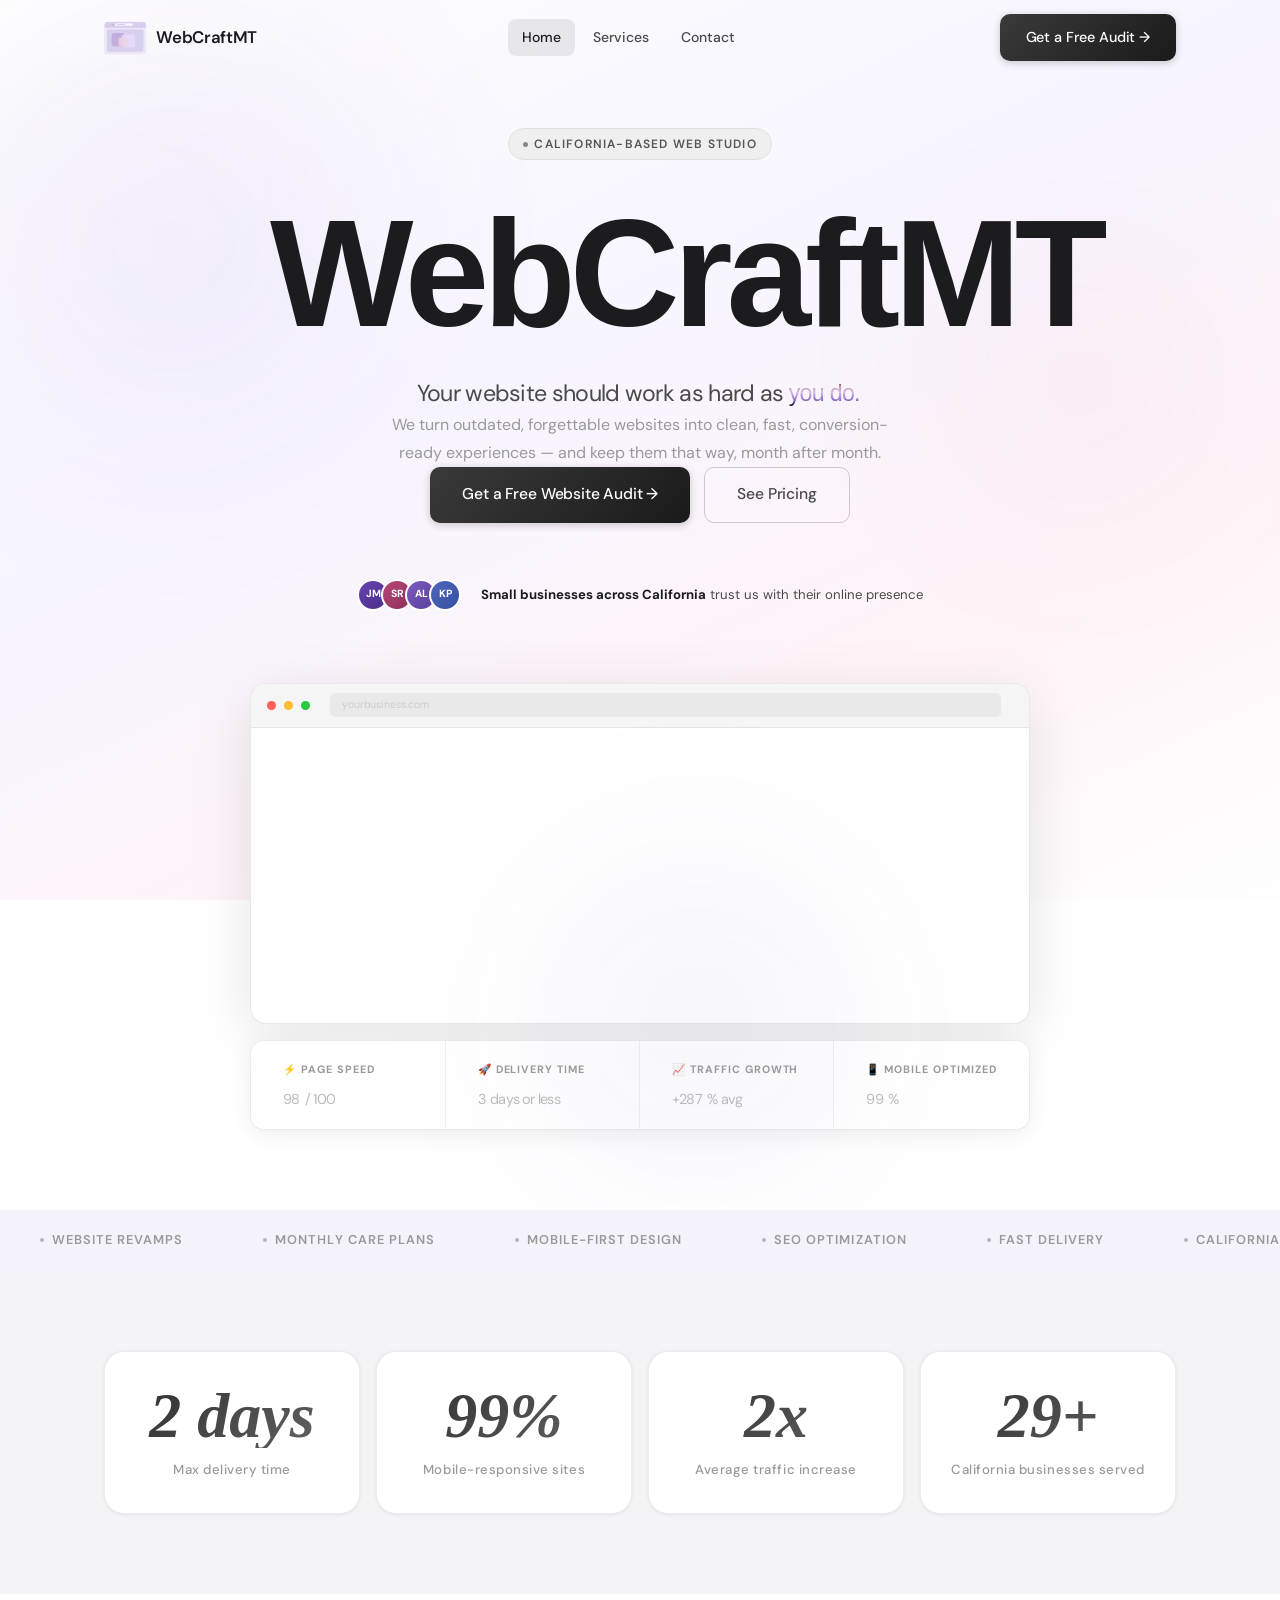
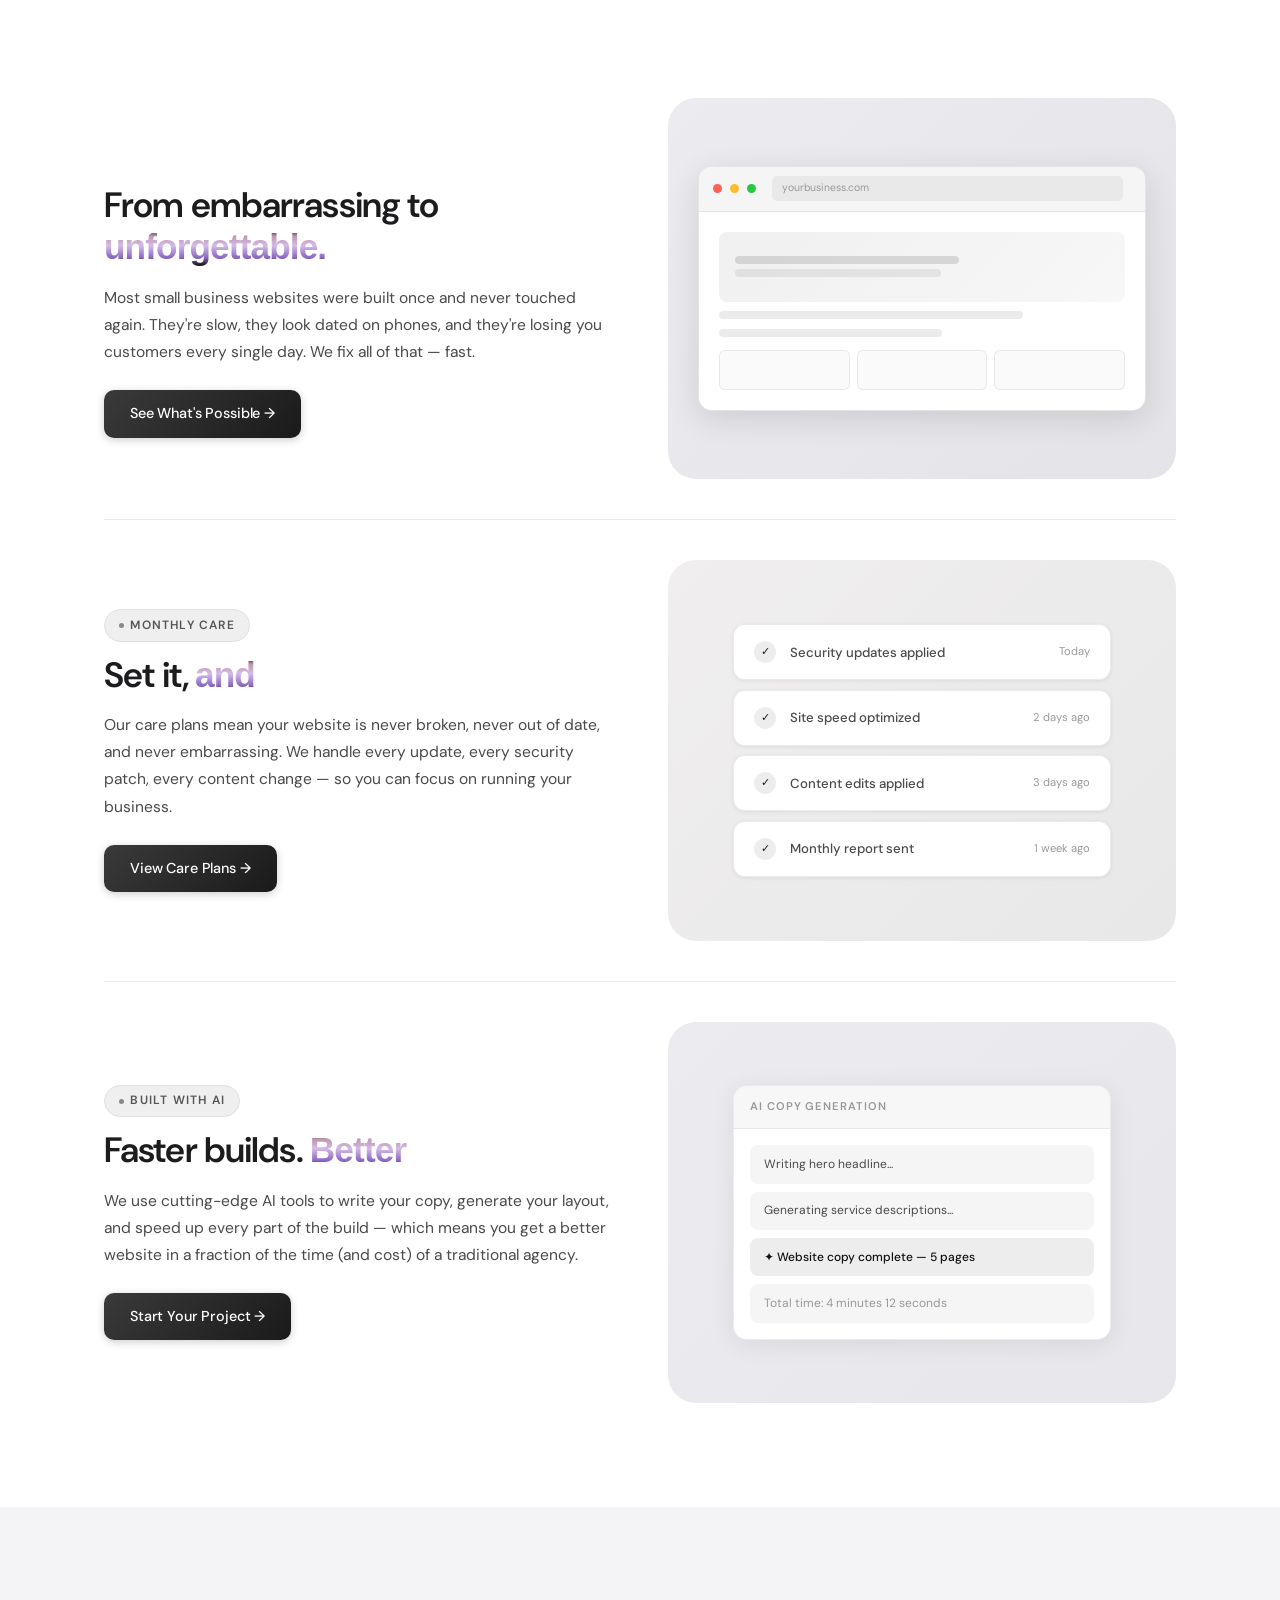
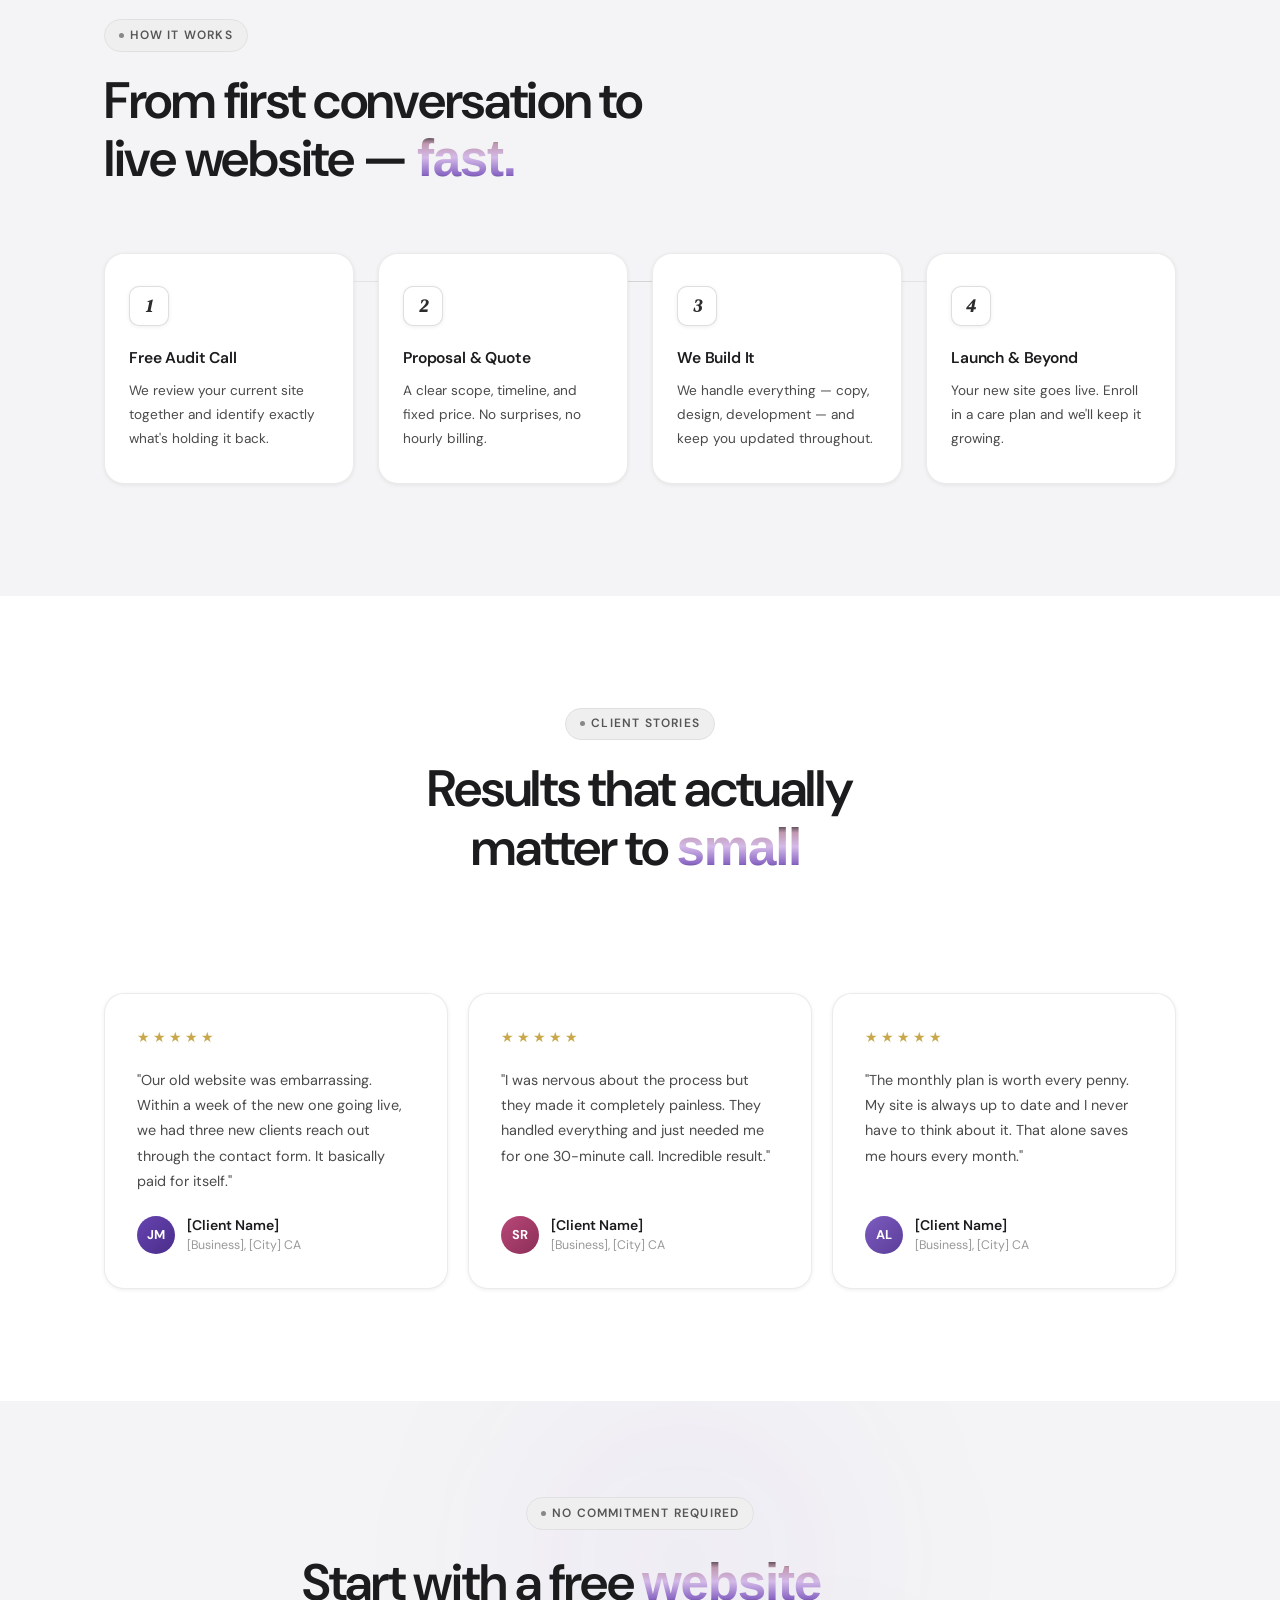
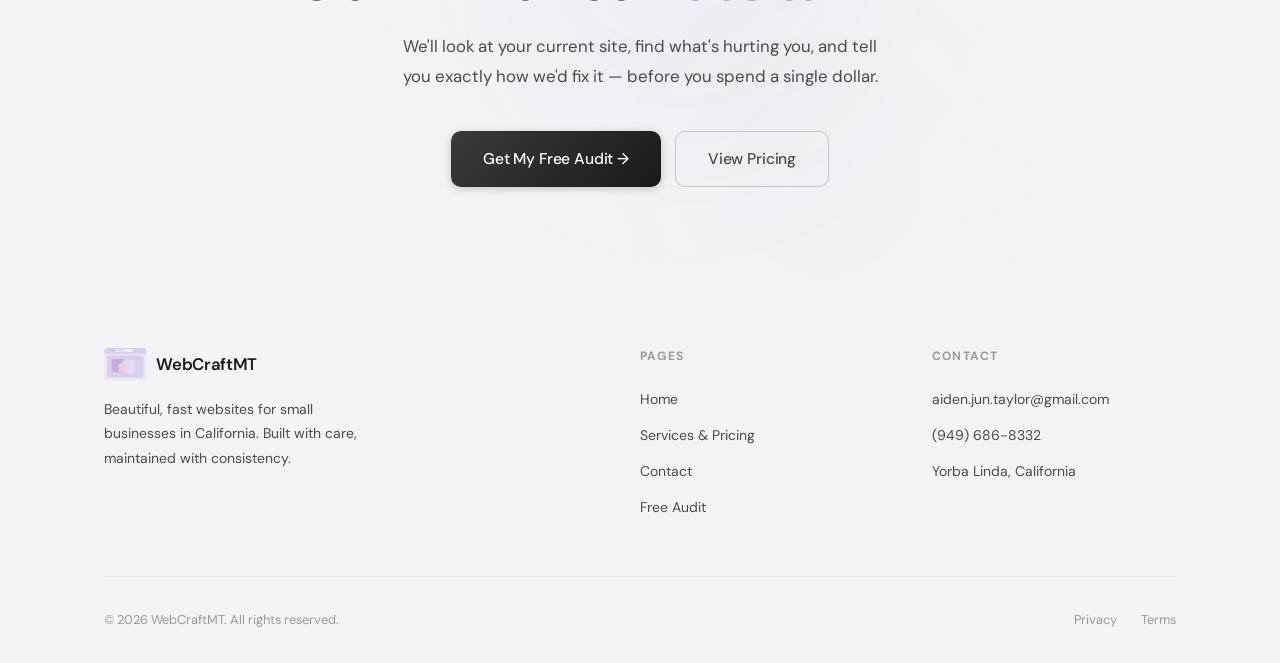
==== commit 7d9796b8: "Space out hero, SF Pro for brand name, faster animation, animate stats bar, non-italic gradient text" ====
--- a/index.html
+++ b/index.html
@@ -59,7 +59,7 @@
     }
 
     /* ── Hero visual (website builder) ── */
-    .hero-inner{display:flex;flex-direction:column;align-items:center;gap:3rem}
+    .hero-inner{display:flex;flex-direction:column;align-items:center;gap:4.5rem}
     .hero-inner .hero-content{text-align:center;max-width:740px;width:100%}
     .hero-inner .hero-ctas{justify-content:center}
     .hero-inner .hero-social-proof{justify-content:center}
@@ -73,18 +73,22 @@
     .wb-url{flex:1;background:rgba(0,0,0,0.05);border-radius:5px;padding:0.22rem 0.75rem;font-size:0.65rem;color:#ccc;margin:0 0.75rem}
     .wb-body{padding:1rem;display:flex;flex-direction:column;gap:0.625rem;flex:1;overflow:hidden}
     /* Build-up elements */
-    .wb-nav{height:28px;background:#f8f7ff;border-radius:8px;display:flex;align-items:center;gap:0.6rem;padding:0 0.75rem;opacity:0;animation:wbE1 10s ease-in-out infinite;flex-shrink:0}
-    .wb-hero-block{background:linear-gradient(135deg,#EDE8F8,#C8B8E0);border-radius:10px;flex:0 0 38%;display:flex;flex-direction:column;justify-content:center;padding:1rem 1.25rem;opacity:0;animation:wbE2 10s ease-in-out infinite}
-    .wb-row{display:grid;grid-template-columns:1fr 1fr;gap:0.625rem;flex:0 0 22%;opacity:0;animation:wbE3 10s ease-in-out infinite}
-    .wb-cardrow{display:grid;grid-template-columns:1fr 1fr 1fr;gap:0.625rem;flex:1;min-height:0;opacity:0;animation:wbE4 10s ease-in-out infinite}
+    .wb-nav{height:28px;background:#f8f7ff;border-radius:8px;display:flex;align-items:center;gap:0.6rem;padding:0 0.75rem;opacity:0;animation:wbE1 6s ease-in-out infinite;flex-shrink:0}
+    .wb-hero-block{background:linear-gradient(135deg,#EDE8F8,#C8B8E0);border-radius:10px;flex:0 0 38%;display:flex;flex-direction:column;justify-content:center;padding:1rem 1.25rem;opacity:0;animation:wbE2 6s ease-in-out infinite}
+    .wb-row{display:grid;grid-template-columns:1fr 1fr;gap:0.625rem;flex:0 0 22%;opacity:0;animation:wbE3 6s ease-in-out infinite}
+    .wb-cardrow{display:grid;grid-template-columns:1fr 1fr 1fr;gap:0.625rem;flex:1;min-height:0;opacity:0;animation:wbE4 6s ease-in-out infinite}
     @keyframes wbE1{0%,2%{opacity:0;transform:translateY(6px)}10%,80%{opacity:1;transform:none}90%,100%{opacity:0;transform:translateY(-4px)}}
     @keyframes wbE2{0%,12%{opacity:0;transform:translateY(6px)}22%,80%{opacity:1;transform:none}90%,100%{opacity:0;transform:translateY(-4px)}}
     @keyframes wbE3{0%,24%{opacity:0;transform:translateY(6px)}34%,80%{opacity:1;transform:none}90%,100%{opacity:0;transform:translateY(-4px)}}
     @keyframes wbE4{0%,36%{opacity:0;transform:translateY(6px)}46%,80%{opacity:1;transform:none}90%,100%{opacity:0;transform:translateY(-4px)}}
     /* Static stats bar — all 4 stats side by side */
     .wb-stats-bar{background:#fff;border:1px solid rgba(0,0,0,0.08);border-radius:14px;box-shadow:0 4px 24px rgba(0,0,0,0.07);display:grid;grid-template-columns:repeat(4,1fr)}
-    .wb-stat-item{padding:1.25rem 2rem;border-right:1px solid rgba(0,0,0,0.06)}
+    .wb-stat-item{padding:1.25rem 2rem;border-right:1px solid rgba(0,0,0,0.06);opacity:0;transform:translateY(10px);transition:opacity 0.5s cubic-bezier(0.16,1,0.3,1),transform 0.5s cubic-bezier(0.16,1,0.3,1)}
     .wb-stat-item:last-child{border-right:none}
+    .wb-stat-item.wb-stat-visible{opacity:1;transform:translateY(0)}
+    .wb-stat-item:nth-child(2).wb-stat-visible{transition-delay:0.1s}
+    .wb-stat-item:nth-child(3).wb-stat-visible{transition-delay:0.2s}
+    .wb-stat-item:nth-child(4).wb-stat-visible{transition-delay:0.3s}
     .wb-stat-lbl{font-size:0.67rem;font-weight:700;letter-spacing:0.09em;text-transform:uppercase;color:#999;margin-bottom:0.35rem}
     .wb-stat-val{font-size:1.6rem;font-weight:700;letter-spacing:-0.03em;color:#1c1c1e;line-height:1}
     .wb-stat-val span{font-size:0.9rem;font-weight:400;color:#bbb}
@@ -224,23 +228,23 @@
         </div>
       </div>
 
-      <!-- Static stats bar -->
-      <div class="wb-stats-bar">
+      <!-- Animated stats bar -->
+      <div class="wb-stats-bar" id="wbStatsBar">
         <div class="wb-stat-item">
           <div class="wb-stat-lbl">⚡ Page Speed</div>
-          <div class="wb-stat-val">98 <span>/ 100</span></div>
+          <div class="wb-stat-val"><span class="wb-count" data-target="98">0</span> <span>/ 100</span></div>
         </div>
         <div class="wb-stat-item">
           <div class="wb-stat-lbl">🚀 Delivery Time</div>
-          <div class="wb-stat-val">3 <span>days or less</span></div>
+          <div class="wb-stat-val"><span class="wb-count" data-target="3">0</span> <span>days or less</span></div>
         </div>
         <div class="wb-stat-item">
           <div class="wb-stat-lbl">📈 Traffic Growth</div>
-          <div class="wb-stat-val">+287 <span>% avg</span></div>
+          <div class="wb-stat-val"><span class="wb-count" data-target="287" data-prefix="+">+0</span> <span>% avg</span></div>
         </div>
         <div class="wb-stat-item">
           <div class="wb-stat-lbl">📱 Mobile Optimized</div>
-          <div class="wb-stat-val">100 <span>%</span></div>
+          <div class="wb-stat-val"><span class="wb-count" data-target="100">0</span> <span>%</span></div>
         </div>
       </div>
 
@@ -664,7 +668,40 @@
     });
   });
 
-  /* ── 9. Stats cycling ── */
+  /* ── 9. Stats bar animation + count-up ── */
+  const wbBar = document.getElementById('wbStatsBar');
+  if (wbBar) {
+    const wbItems = wbBar.querySelectorAll('.wb-stat-item');
+    const wbCounts = wbBar.querySelectorAll('.wb-count[data-target]');
+
+    function runWbStats() {
+      wbItems.forEach((item, i) => {
+        setTimeout(() => item.classList.add('wb-stat-visible'), i * 120);
+      });
+      wbCounts.forEach((el, i) => {
+        const target = parseInt(el.dataset.target);
+        const prefix = el.dataset.prefix || '';
+        setTimeout(() => {
+          const dur = 1000;
+          const start = performance.now();
+          const tick = (now) => {
+            const t = Math.min((now - start) / dur, 1);
+            const eased = 1 - Math.pow(1 - t, 3);
+            el.textContent = prefix + Math.floor(eased * target);
+            if (t < 1) requestAnimationFrame(tick);
+          };
+          requestAnimationFrame(tick);
+        }, i * 120);
+      });
+    }
+
+    const wbBarIO = new IntersectionObserver((entries) => {
+      if (entries[0].isIntersecting) { runWbStats(); wbBarIO.disconnect(); }
+    }, { threshold: 0.3 });
+    wbBarIO.observe(wbBar);
+  }
+
+  /* ── (old) Stats cycling ── */
   const wbStats = document.querySelectorAll('.wb-stat');
   const wbDots  = document.querySelectorAll('.wb-stat-dot');
   if (wbStats.length) {
--- a/style.css
+++ b/style.css
@@ -58,7 +58,7 @@
 
 /* Em in headings — SF Pro italic, vertical dark-edge gradient */
 h1 em,h2 em,h3 em{
-  font-family:-apple-system,'SF Pro Display','SF Pro Text',BlinkMacSystemFont,sans-serif;font-style:italic;
+  font-family:-apple-system,'SF Pro Display','SF Pro Text',BlinkMacSystemFont,sans-serif;font-style:normal;
   background:linear-gradient(to top,#0d0d0d 0%,#8B68C4 22%,#D4BAE8 52%,#C098B0 76%,#0d0d0d 96%);
   -webkit-background-clip:text;-webkit-text-fill-color:transparent;background-clip:text;
   padding-right:0.15em;
@@ -127,14 +127,13 @@
 .hero-content{position:relative;z-index:2;max-width:780px}
 .hero-eyebrow{margin-bottom:1.5rem}
 .hero-business-name{
-  font-family:'DM Serif Display',serif;
-  font-weight:400;
+  font-family:-apple-system,'SF Pro Display','SF Pro Text',BlinkMacSystemFont,sans-serif;
+  font-weight:700;
   font-size:clamp(4.5rem,13vw,9.5rem);
   letter-spacing:-0.04em;
   line-height:0.92;
   color:#1c1c1e;
-  margin-bottom:1.25rem;
-  margin-left:3px; /* optical correction: aligns large serif W with tagline text below */
+  margin-bottom:2rem;
 }
 .hero-tagline{
   font-size:clamp(1.1rem,2vw,1.45rem);
@@ -142,15 +141,15 @@
   color:var(--text-2);
   line-height:1.5;
   max-width:560px;
-  margin-bottom:1.5rem;
+  margin-bottom:2rem;
 }
 .hero-tagline em{
-  font-family:-apple-system,'SF Pro Display','SF Pro Text',BlinkMacSystemFont,sans-serif;font-style:italic;
+  font-family:-apple-system,'SF Pro Display','SF Pro Text',BlinkMacSystemFont,sans-serif;font-style:normal;
   background:linear-gradient(to top,#0d0d0d 0%,#8B68C4 22%,#D4BAE8 52%,#C098B0 76%,#0d0d0d 96%);
   -webkit-background-clip:text;-webkit-text-fill-color:transparent;background-clip:text;
   padding-right:0.15em;
 }
-.hero-sub{font-size:1rem;max-width:500px;margin-bottom:2.5rem;line-height:1.75;color:var(--text-3)}
+.hero-sub{font-size:1rem;max-width:500px;margin-bottom:3rem;line-height:1.75;color:var(--text-3)}
 .hero-ctas{display:flex;gap:0.875rem;flex-wrap:wrap;margin-bottom:3.5rem}
 .hero-social-proof{display:flex;align-items:center;gap:1.25rem;flex-wrap:wrap}
 .proof-avatars{display:flex}
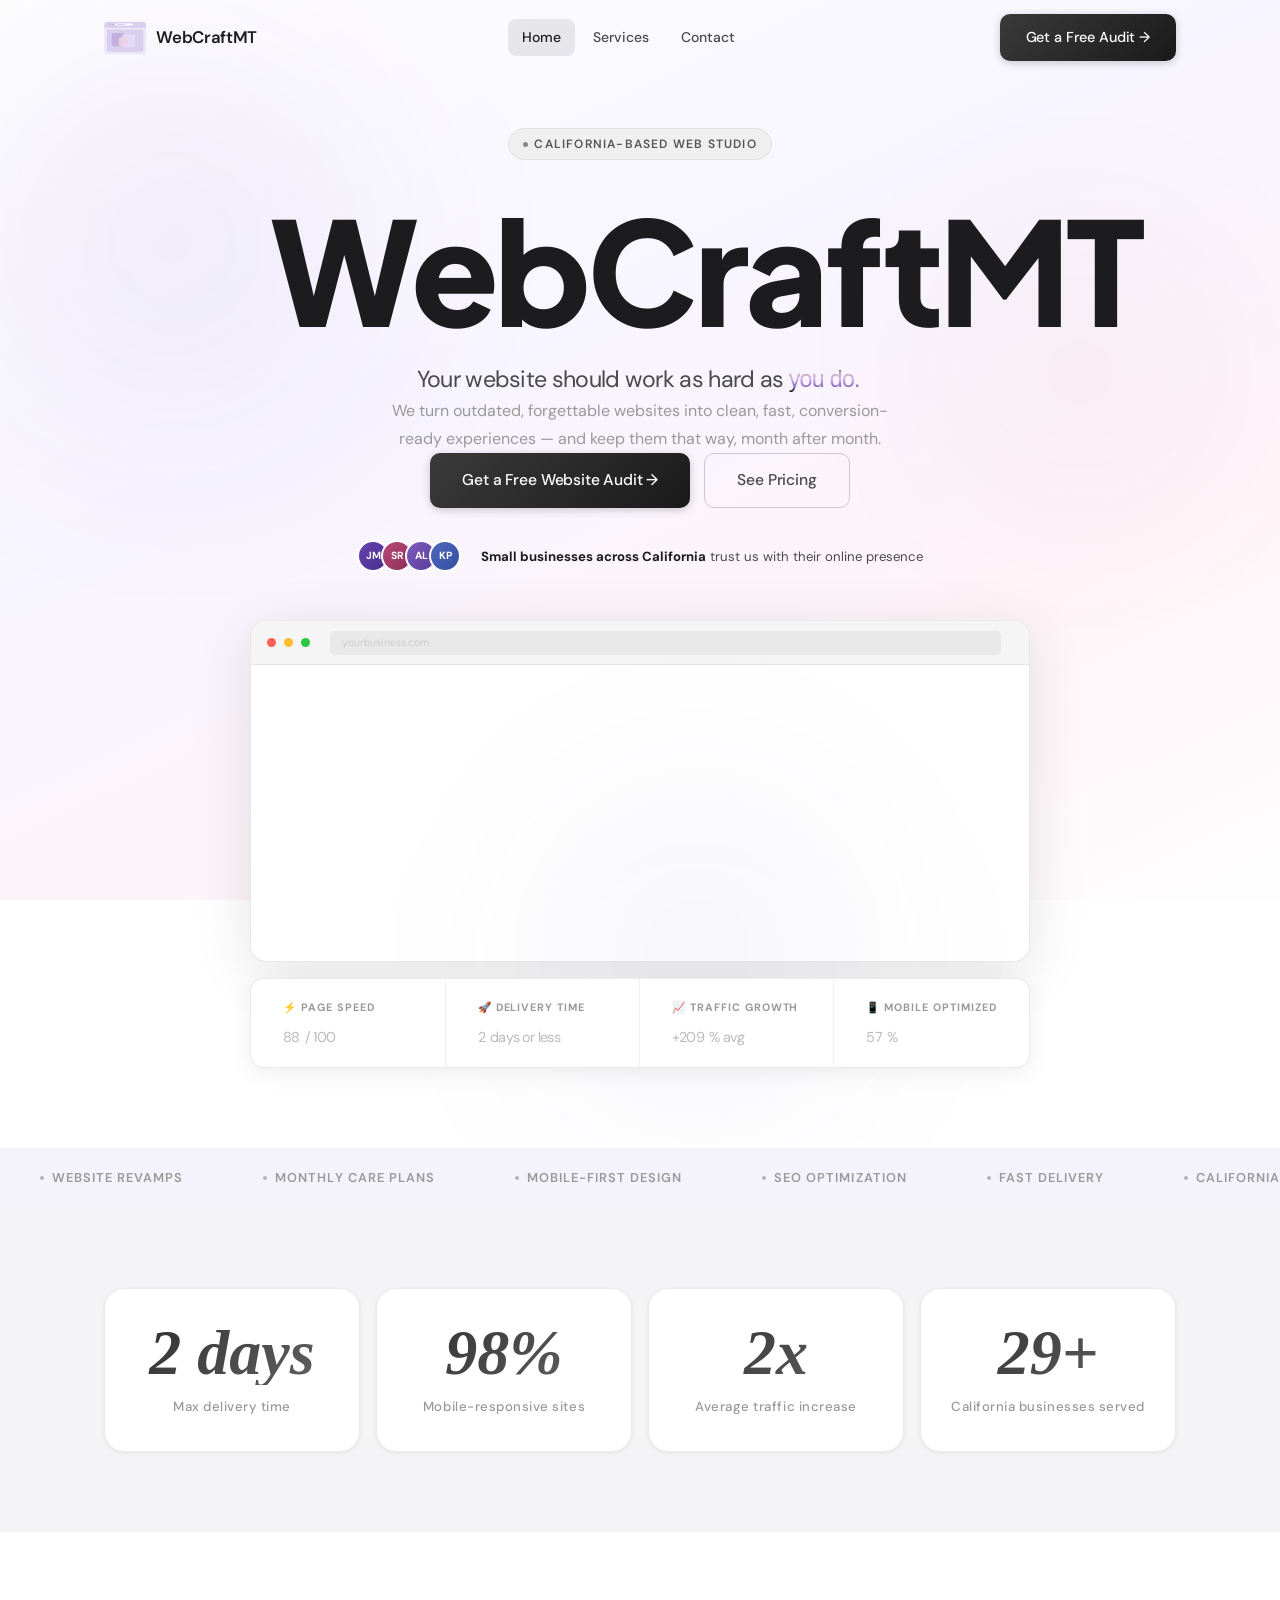
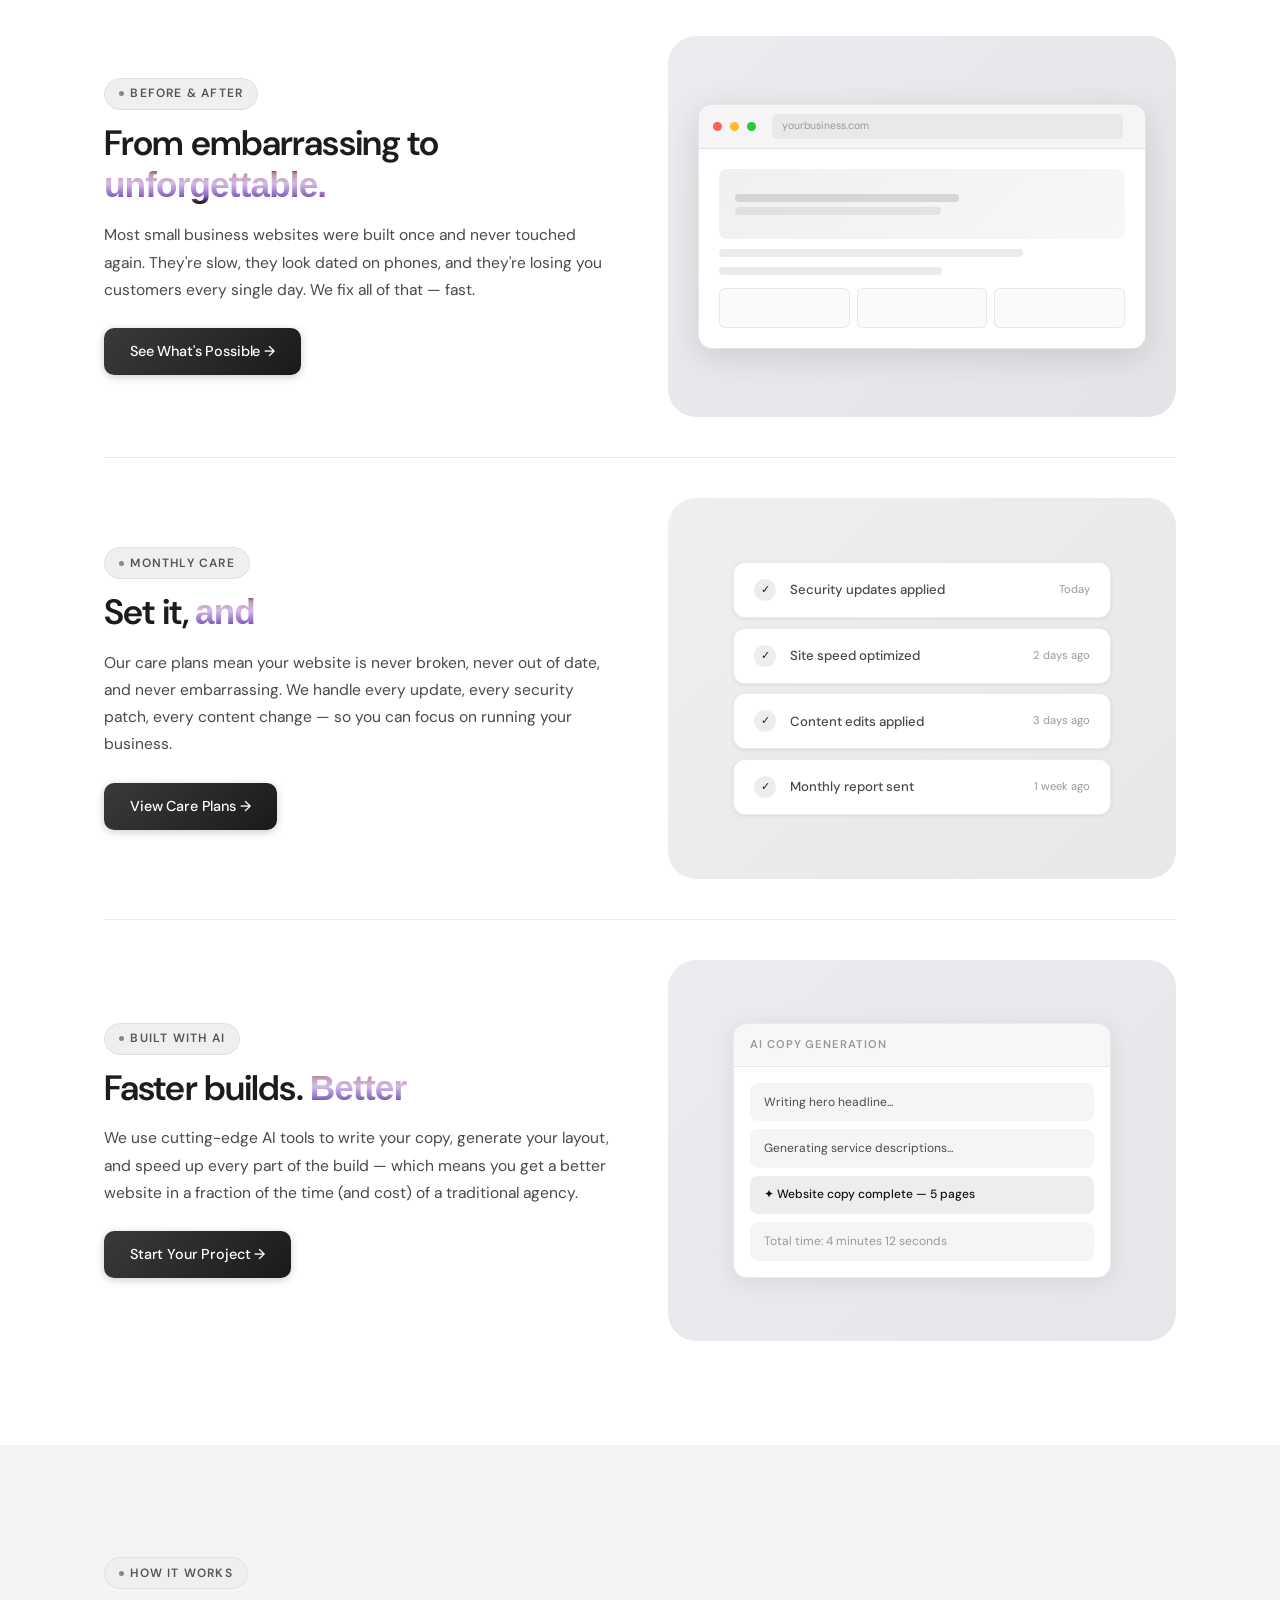
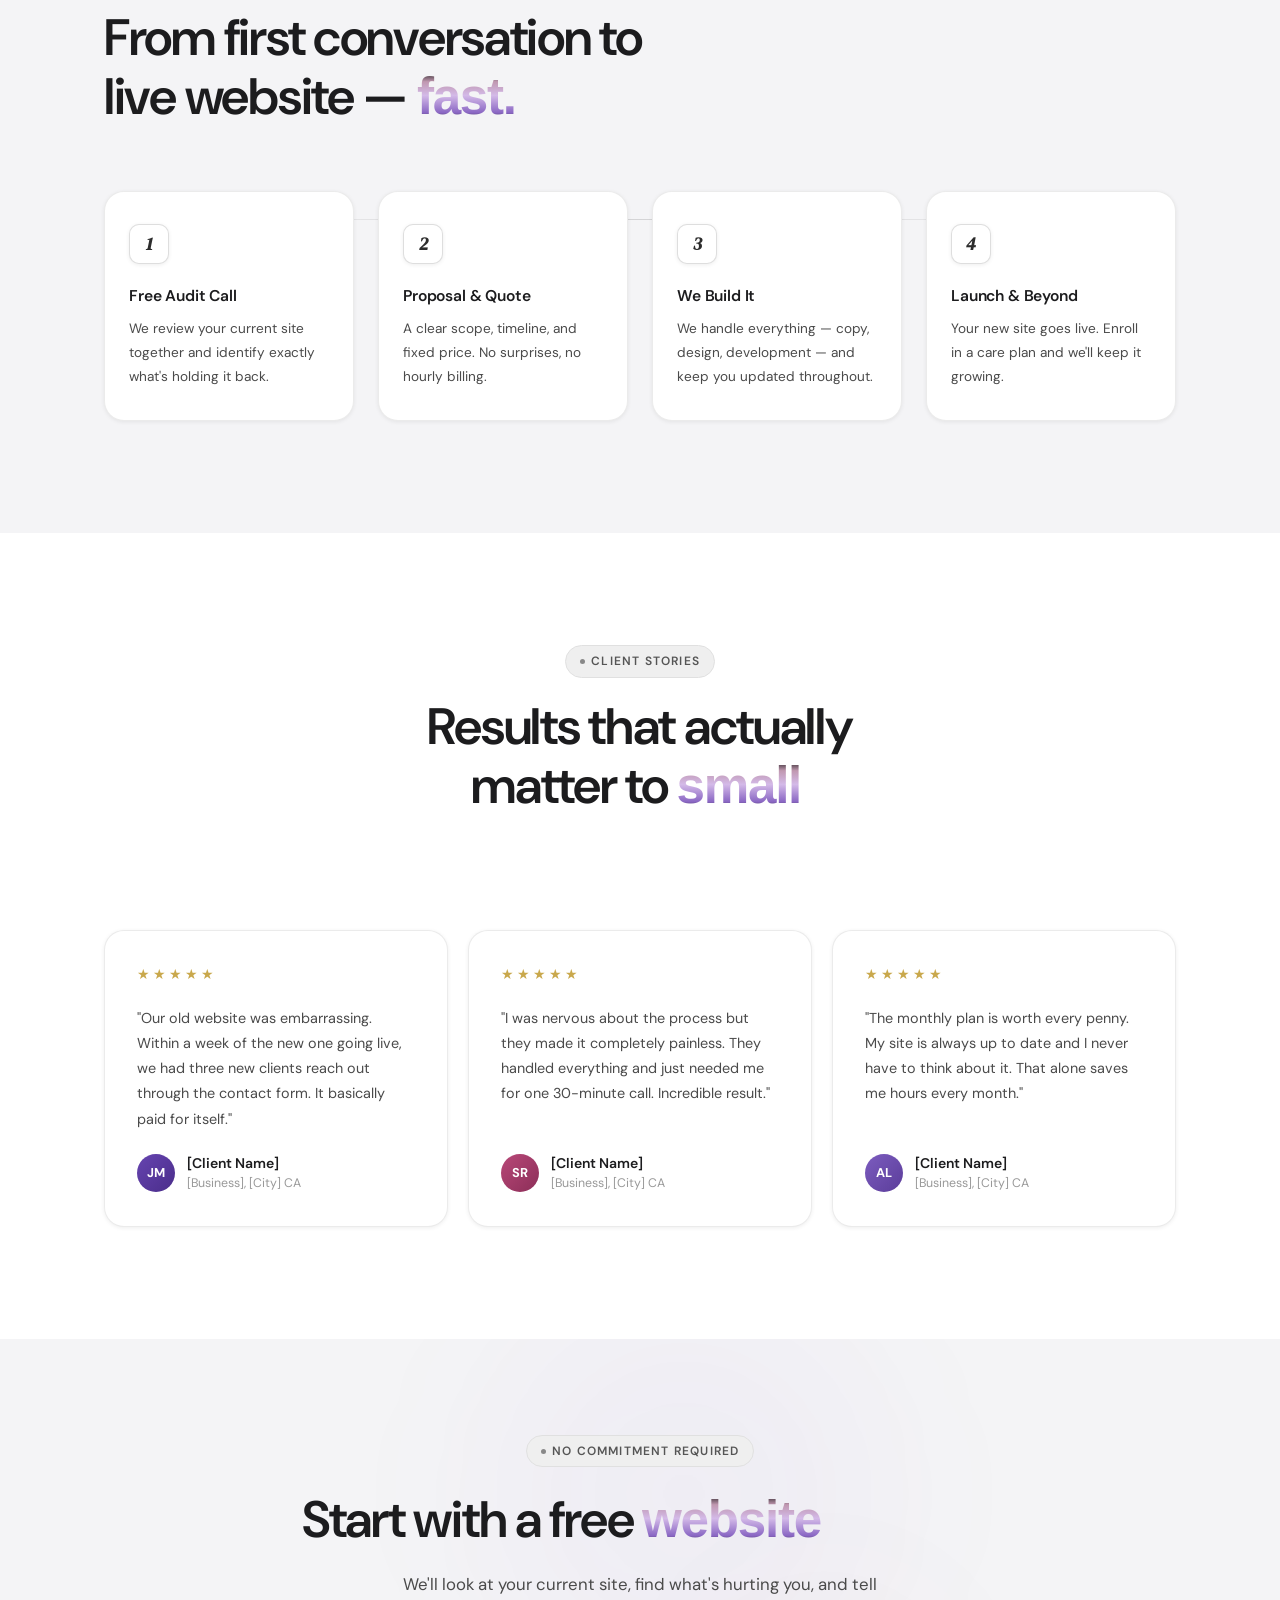
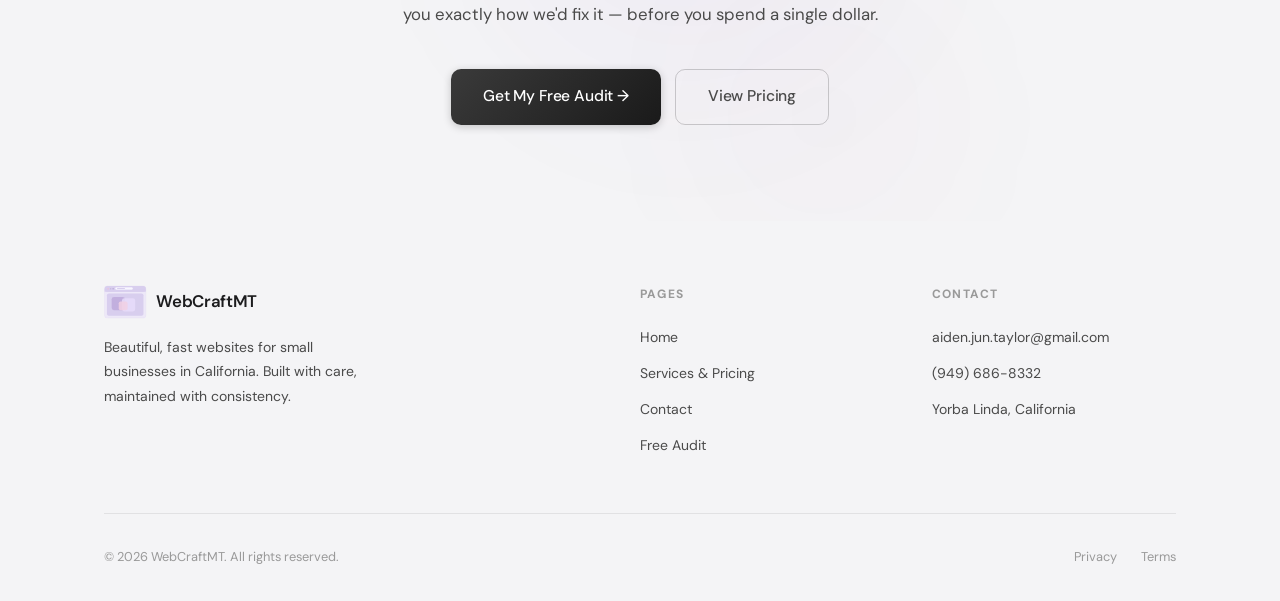
==== commit 268d7555: "Tighten hero spacing, Plus Jakarta Sans for brand name, shimmer+countup on stats bar Co-Authored-By:" ====
--- a/index.html
+++ b/index.html
@@ -59,7 +59,7 @@
     }
 
     /* ── Hero visual (website builder) ── */
-    .hero-inner{display:flex;flex-direction:column;align-items:center;gap:4.5rem}
+    .hero-inner{display:flex;flex-direction:column;align-items:center;gap:3rem}
     .hero-inner .hero-content{text-align:center;max-width:740px;width:100%}
     .hero-inner .hero-ctas{justify-content:center}
     .hero-inner .hero-social-proof{justify-content:center}
@@ -82,13 +82,15 @@
     @keyframes wbE3{0%,24%{opacity:0;transform:translateY(6px)}34%,80%{opacity:1;transform:none}90%,100%{opacity:0;transform:translateY(-4px)}}
     @keyframes wbE4{0%,36%{opacity:0;transform:translateY(6px)}46%,80%{opacity:1;transform:none}90%,100%{opacity:0;transform:translateY(-4px)}}
     /* Static stats bar — all 4 stats side by side */
-    .wb-stats-bar{background:#fff;border:1px solid rgba(0,0,0,0.08);border-radius:14px;box-shadow:0 4px 24px rgba(0,0,0,0.07);display:grid;grid-template-columns:repeat(4,1fr)}
-    .wb-stat-item{padding:1.25rem 2rem;border-right:1px solid rgba(0,0,0,0.06);opacity:0;transform:translateY(10px);transition:opacity 0.5s cubic-bezier(0.16,1,0.3,1),transform 0.5s cubic-bezier(0.16,1,0.3,1)}
+    @keyframes wbShimmer{0%{left:-70%}100%{left:120%}}
+    .wb-stats-bar{background:#fff;border:1px solid rgba(0,0,0,0.08);border-radius:14px;box-shadow:0 4px 24px rgba(0,0,0,0.07);display:grid;grid-template-columns:repeat(4,1fr);position:relative;overflow:hidden}
+    .wb-stats-bar::after{content:'';position:absolute;top:0;left:-70%;width:50%;height:100%;background:linear-gradient(90deg,transparent,rgba(255,255,255,0.75),transparent);animation:wbShimmer 3s ease-in-out infinite;animation-delay:2s;pointer-events:none;z-index:2}
+    .wb-stat-item{padding:1.25rem 2rem;border-right:1px solid rgba(0,0,0,0.06);opacity:0;transform:translateY(12px);transition:opacity 0.6s cubic-bezier(0.16,1,0.3,1),transform 0.6s cubic-bezier(0.16,1,0.3,1)}
     .wb-stat-item:last-child{border-right:none}
     .wb-stat-item.wb-stat-visible{opacity:1;transform:translateY(0)}
-    .wb-stat-item:nth-child(2).wb-stat-visible{transition-delay:0.1s}
-    .wb-stat-item:nth-child(3).wb-stat-visible{transition-delay:0.2s}
-    .wb-stat-item:nth-child(4).wb-stat-visible{transition-delay:0.3s}
+    .wb-stat-item:nth-child(2).wb-stat-visible{transition-delay:0.15s}
+    .wb-stat-item:nth-child(3).wb-stat-visible{transition-delay:0.3s}
+    .wb-stat-item:nth-child(4).wb-stat-visible{transition-delay:0.45s}
     .wb-stat-lbl{font-size:0.67rem;font-weight:700;letter-spacing:0.09em;text-transform:uppercase;color:#999;margin-bottom:0.35rem}
     .wb-stat-val{font-size:1.6rem;font-weight:700;letter-spacing:-0.03em;color:#1c1c1e;line-height:1}
     .wb-stat-val span{font-size:0.9rem;font-weight:400;color:#bbb}
@@ -676,28 +678,29 @@
 
     function runWbStats() {
       wbItems.forEach((item, i) => {
-        setTimeout(() => item.classList.add('wb-stat-visible'), i * 120);
+        setTimeout(() => item.classList.add('wb-stat-visible'), i * 160);
       });
       wbCounts.forEach((el, i) => {
         const target = parseInt(el.dataset.target);
         const prefix = el.dataset.prefix || '';
+        el.textContent = prefix + '0';
         setTimeout(() => {
-          const dur = 1000;
+          const dur = 2000;
           const start = performance.now();
           const tick = (now) => {
             const t = Math.min((now - start) / dur, 1);
-            const eased = 1 - Math.pow(1 - t, 3);
+            const eased = 1 - Math.pow(1 - t, 4);
             el.textContent = prefix + Math.floor(eased * target);
             if (t < 1) requestAnimationFrame(tick);
           };
           requestAnimationFrame(tick);
-        }, i * 120);
+        }, 300 + i * 160);
       });
     }
 
     const wbBarIO = new IntersectionObserver((entries) => {
       if (entries[0].isIntersecting) { runWbStats(); wbBarIO.disconnect(); }
-    }, { threshold: 0.3 });
+    }, { threshold: 0.1 });
     wbBarIO.observe(wbBar);
   }
 
--- a/style.css
+++ b/style.css
@@ -1,4 +1,4 @@
-@import url('https://fonts.googleapis.com/css2?family=DM+Sans:ital,wght@0,300;0,400;0,500;0,600;0,700;1,400&family=DM+Serif+Display:ital@0;1&display=swap');
+@import url('https://fonts.googleapis.com/css2?family=DM+Sans:ital,wght@0,300;0,400;0,500;0,600;0,700;1,400&family=DM+Serif+Display:ital@0;1&family=Plus+Jakarta+Sans:wght@800&display=swap');
 
 /* ── TOKENS ─────────────────────────────────────────── */
 :root {
@@ -127,13 +127,14 @@
 .hero-content{position:relative;z-index:2;max-width:780px}
 .hero-eyebrow{margin-bottom:1.5rem}
 .hero-business-name{
-  font-family:-apple-system,'SF Pro Display','SF Pro Text',BlinkMacSystemFont,sans-serif;
-  font-weight:700;
-  font-size:clamp(4.5rem,13vw,9.5rem);
-  letter-spacing:-0.04em;
-  line-height:0.92;
+  font-family:'Plus Jakarta Sans',-apple-system,'SF Pro Display',sans-serif;
+  font-weight:800;
+  font-size:clamp(4rem,12vw,9rem);
+  letter-spacing:-0.03em;
+  line-height:0.9;
   color:#1c1c1e;
-  margin-bottom:2rem;
+  margin-bottom:1.75rem;
+  text-align:center;
 }
 .hero-tagline{
   font-size:clamp(1.1rem,2vw,1.45rem);
@@ -141,7 +142,7 @@
   color:var(--text-2);
   line-height:1.5;
   max-width:560px;
-  margin-bottom:2rem;
+  margin-bottom:1.25rem;
 }
 .hero-tagline em{
   font-family:-apple-system,'SF Pro Display','SF Pro Text',BlinkMacSystemFont,sans-serif;font-style:normal;
@@ -149,8 +150,8 @@
   -webkit-background-clip:text;-webkit-text-fill-color:transparent;background-clip:text;
   padding-right:0.15em;
 }
-.hero-sub{font-size:1rem;max-width:500px;margin-bottom:3rem;line-height:1.75;color:var(--text-3)}
-.hero-ctas{display:flex;gap:0.875rem;flex-wrap:wrap;margin-bottom:3.5rem}
+.hero-sub{font-size:1rem;max-width:500px;margin-bottom:2rem;line-height:1.75;color:var(--text-3)}
+.hero-ctas{display:flex;gap:0.875rem;flex-wrap:wrap;margin-bottom:2rem}
 .hero-social-proof{display:flex;align-items:center;gap:1.25rem;flex-wrap:wrap}
 .proof-avatars{display:flex}
 .proof-avatar{width:32px;height:32px;border-radius:50%;border:2px solid #fff;overflow:hidden;margin-left:-8px;background:linear-gradient(135deg,#2c2c2c,#555);display:flex;align-items:center;justify-content:center;font-size:0.65rem;font-weight:700;color:#fff}
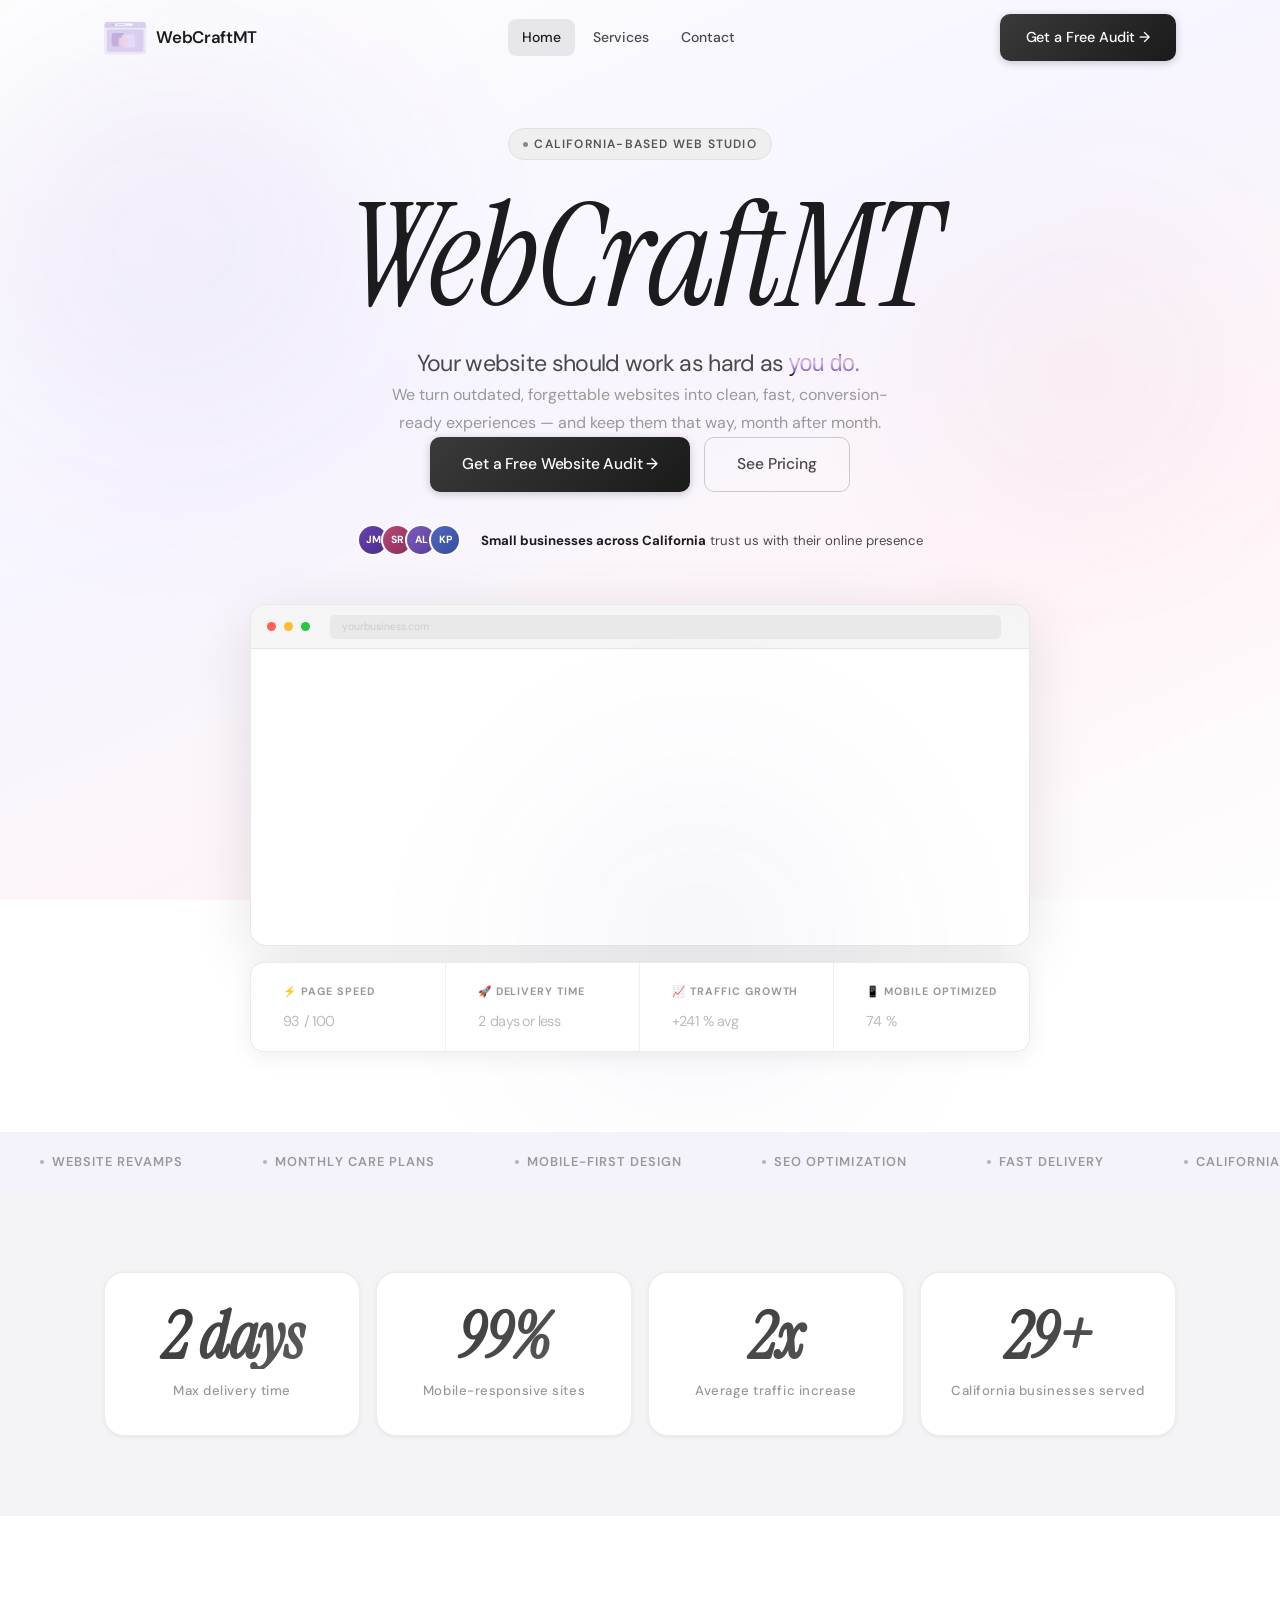
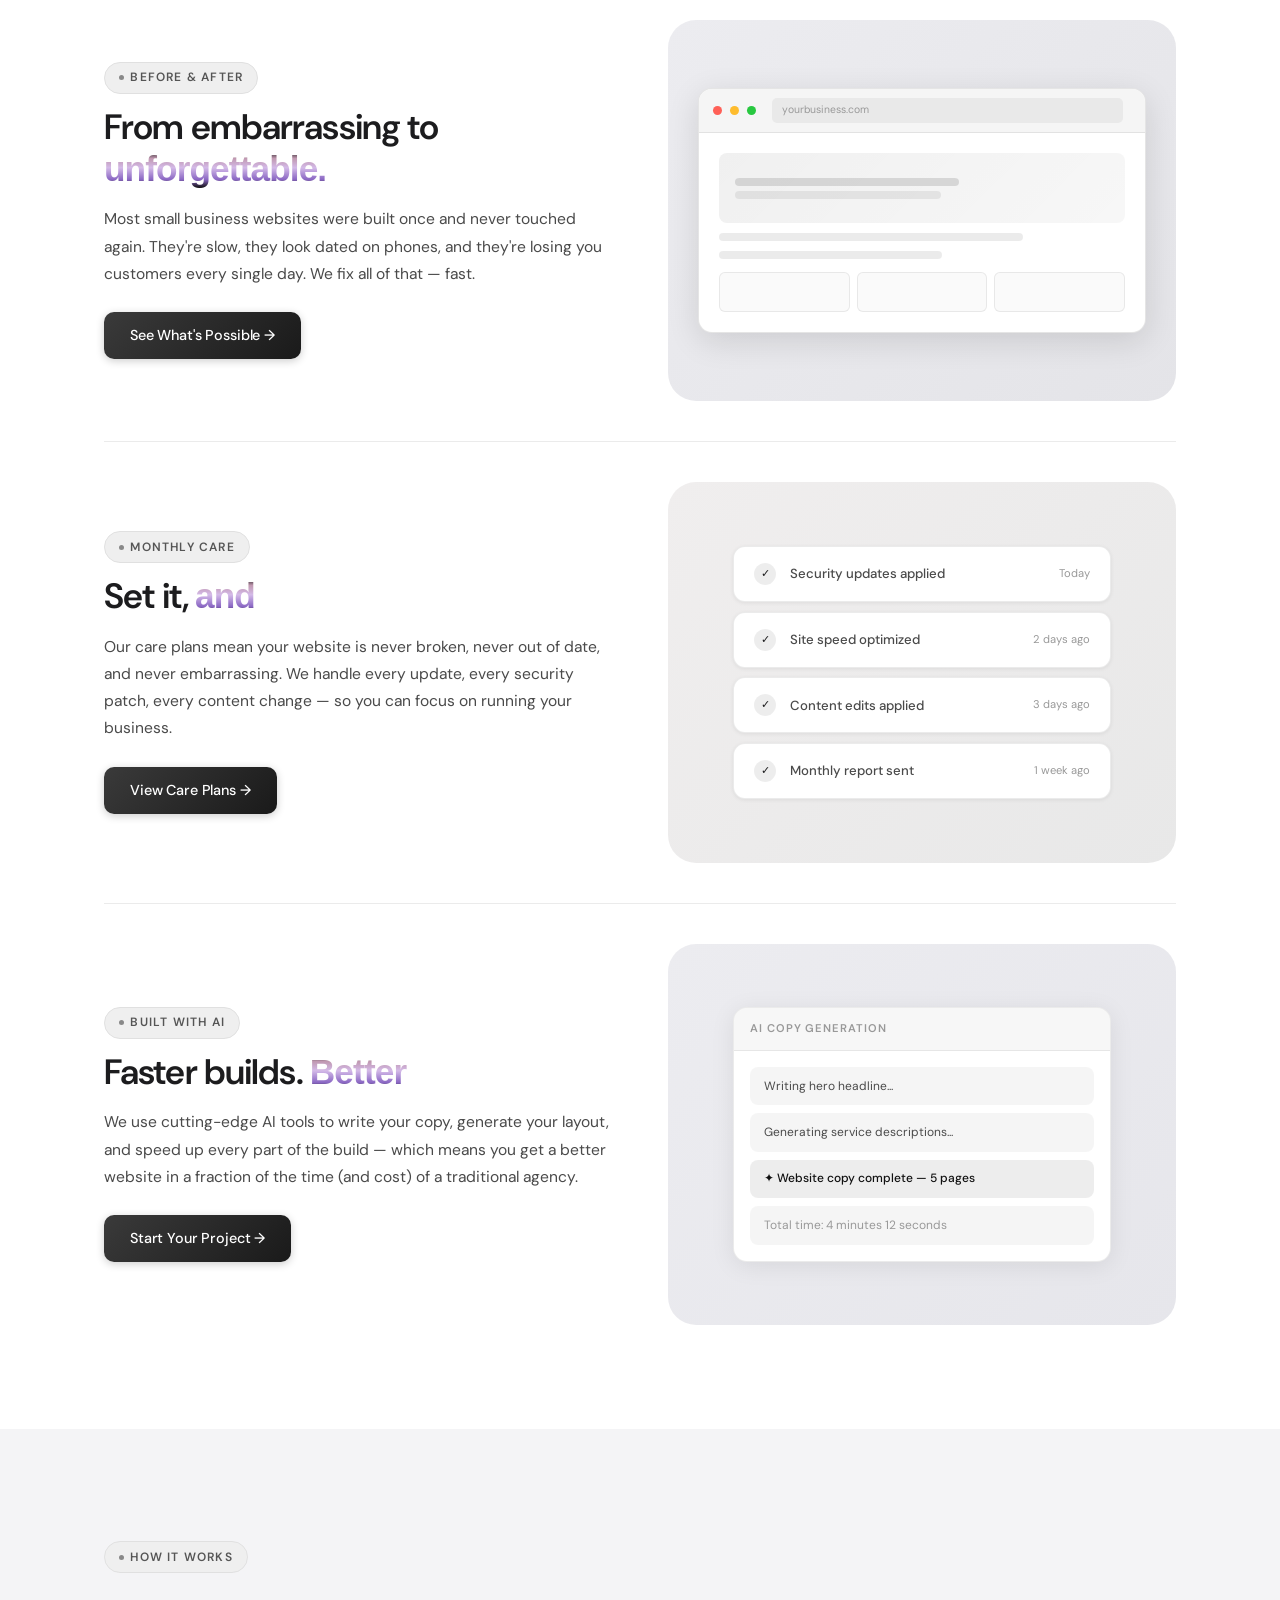
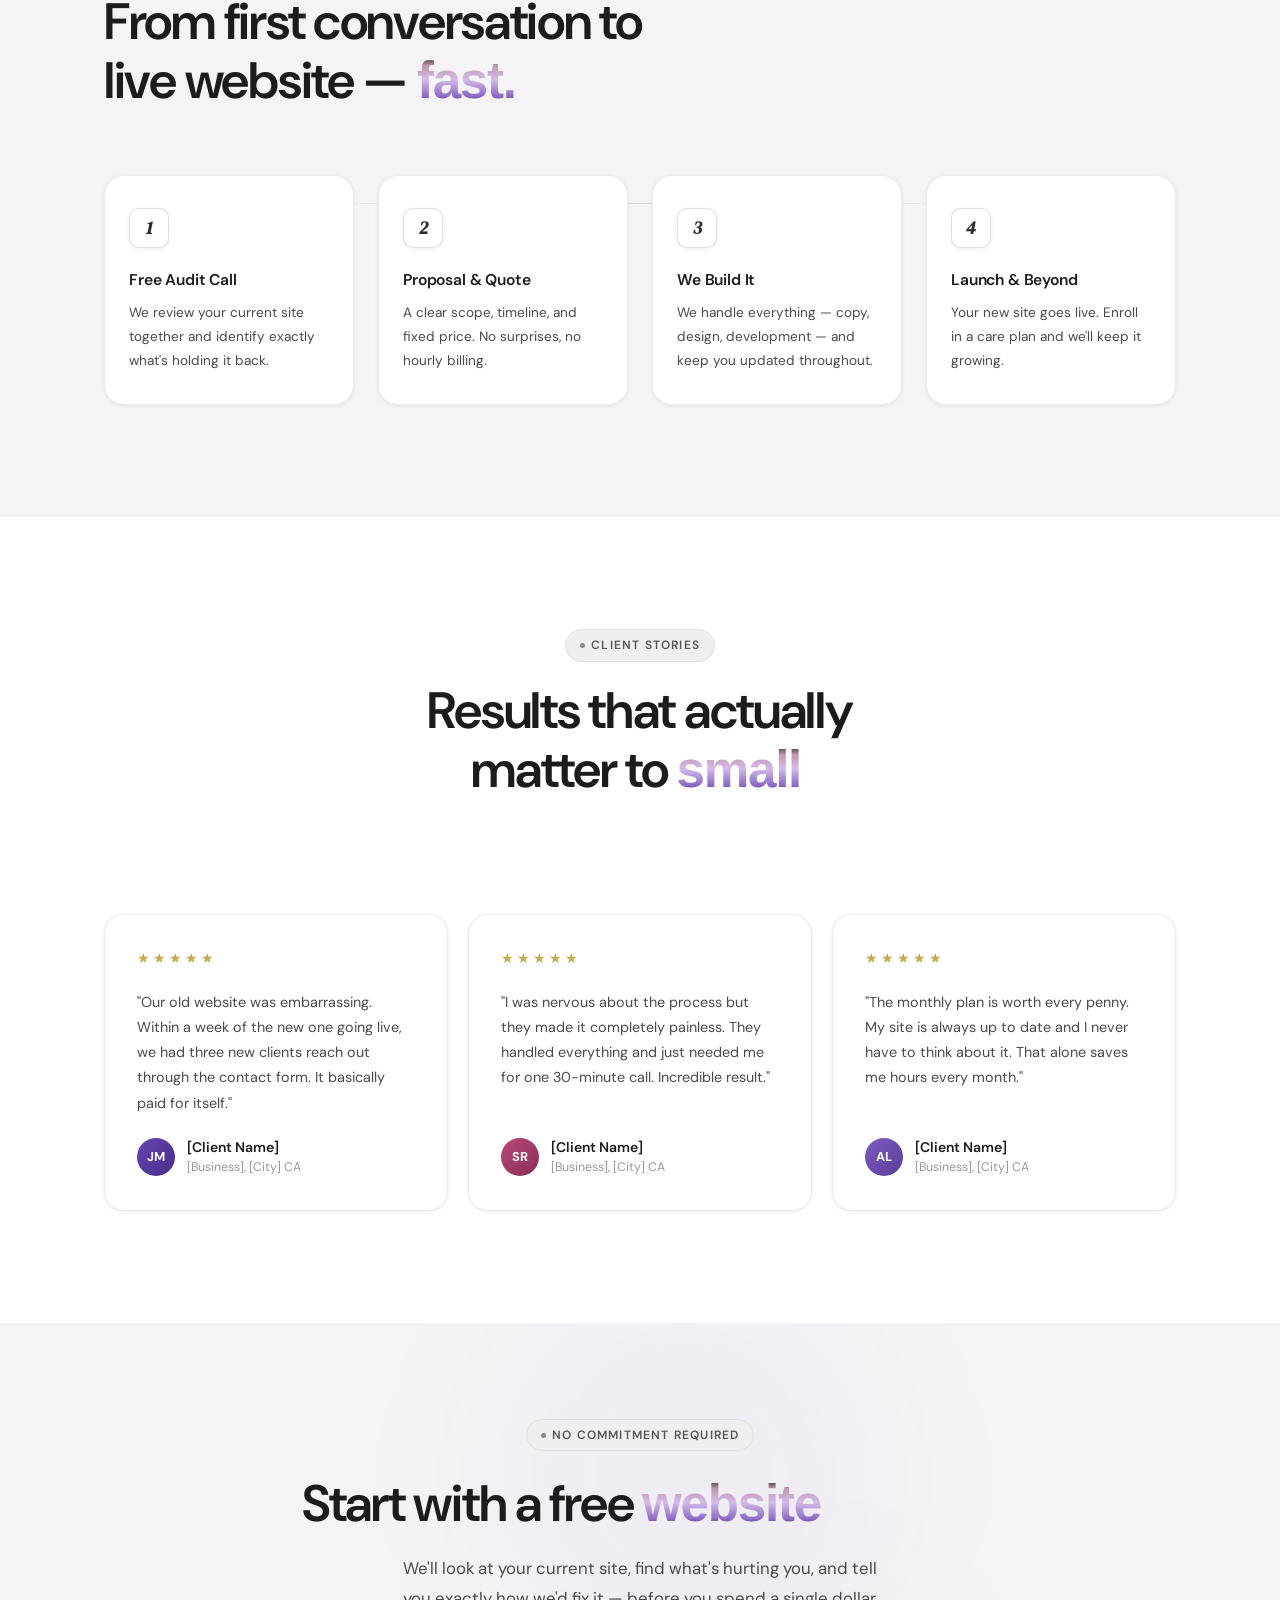
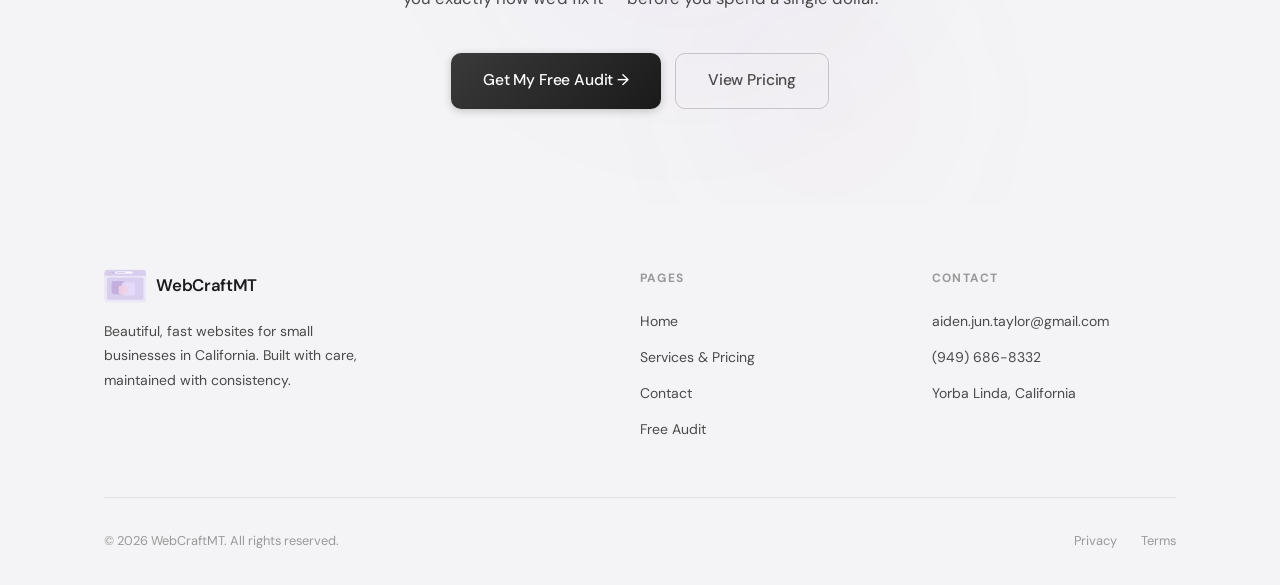
==== commit 52e5f59a: "Use Instrument Serif italic for brand name, fix centering by breaking out of 740px container, more s" ====
--- a/index.html
+++ b/index.html
@@ -59,8 +59,10 @@
     }
 
     /* ── Hero visual (website builder) ── */
-    .hero-inner{display:flex;flex-direction:column;align-items:center;gap:3rem}
-    .hero-inner .hero-content{text-align:center;max-width:740px;width:100%}
+    .hero-inner{display:flex;flex-direction:column;align-items:center;gap:0}
+    .hero-inner>.hero-eyebrow{margin-bottom:0.75rem}
+    .hero-inner>.hero-business-name{width:100%;text-align:center;margin-bottom:1.5rem}
+    .hero-inner>.hero-content{text-align:center;max-width:740px;width:100%;margin-bottom:3rem}
     .hero-inner .hero-ctas{justify-content:center}
     .hero-inner .hero-social-proof{justify-content:center}
     .hero-inner .hero-tagline{margin:0 auto}
@@ -146,13 +148,13 @@
   <div class="orb orb-blue"   style="bottom:-5%;left:35%" id="orb3"></div>
 
   <div class="wrap"><div class="hero-inner">
+    <div class="hero-eyebrow anim-blur" style="--d:0">
+      <span class="tag"><span class="tag-dot"></span>California-Based Web Studio</span>
+    </div>
+
+    <div class="hero-business-name anim-blur" style="--d:80">WebCraftMT</div>
+
     <div class="hero-content">
-
-      <div class="hero-eyebrow anim-blur" style="--d:0">
-        <span class="tag"><span class="tag-dot"></span>California-Based Web Studio</span>
-      </div>
-
-      <div class="hero-business-name anim-blur" style="--d:80">WebCraftMT</div>
 
       <h1 class="hero-tagline anim-blur" style="--d:220">
         Your website should work as hard as <em>you&nbsp;do.</em>
--- a/style.css
+++ b/style.css
@@ -1,4 +1,4 @@
-@import url('https://fonts.googleapis.com/css2?family=DM+Sans:ital,wght@0,300;0,400;0,500;0,600;0,700;1,400&family=DM+Serif+Display:ital@0;1&family=Plus+Jakarta+Sans:wght@800&display=swap');
+@import url('https://fonts.googleapis.com/css2?family=DM+Sans:ital,wght@0,300;0,400;0,500;0,600;0,700;1,400&family=DM+Serif+Display:ital@0;1&family=Instrument+Serif:ital@0;1&display=swap');
 
 /* ── TOKENS ─────────────────────────────────────────── */
 :root {
@@ -127,14 +127,13 @@
 .hero-content{position:relative;z-index:2;max-width:780px}
 .hero-eyebrow{margin-bottom:1.5rem}
 .hero-business-name{
-  font-family:'Plus Jakarta Sans',-apple-system,'SF Pro Display',sans-serif;
-  font-weight:800;
+  font-family:'Instrument Serif','DM Serif Display',serif;
+  font-style:italic;
+  font-weight:400;
   font-size:clamp(4rem,12vw,9rem);
-  letter-spacing:-0.03em;
+  letter-spacing:-0.02em;
   line-height:0.9;
   color:#1c1c1e;
-  margin-bottom:1.75rem;
-  text-align:center;
 }
 .hero-tagline{
   font-size:clamp(1.1rem,2vw,1.45rem);
@@ -150,7 +149,7 @@
   -webkit-background-clip:text;-webkit-text-fill-color:transparent;background-clip:text;
   padding-right:0.15em;
 }
-.hero-sub{font-size:1rem;max-width:500px;margin-bottom:2rem;line-height:1.75;color:var(--text-3)}
+.hero-sub{font-size:1rem;max-width:500px;margin-bottom:3rem;line-height:1.75;color:var(--text-3)}
 .hero-ctas{display:flex;gap:0.875rem;flex-wrap:wrap;margin-bottom:2rem}
 .hero-social-proof{display:flex;align-items:center;gap:1.25rem;flex-wrap:wrap}
 .proof-avatars{display:flex}
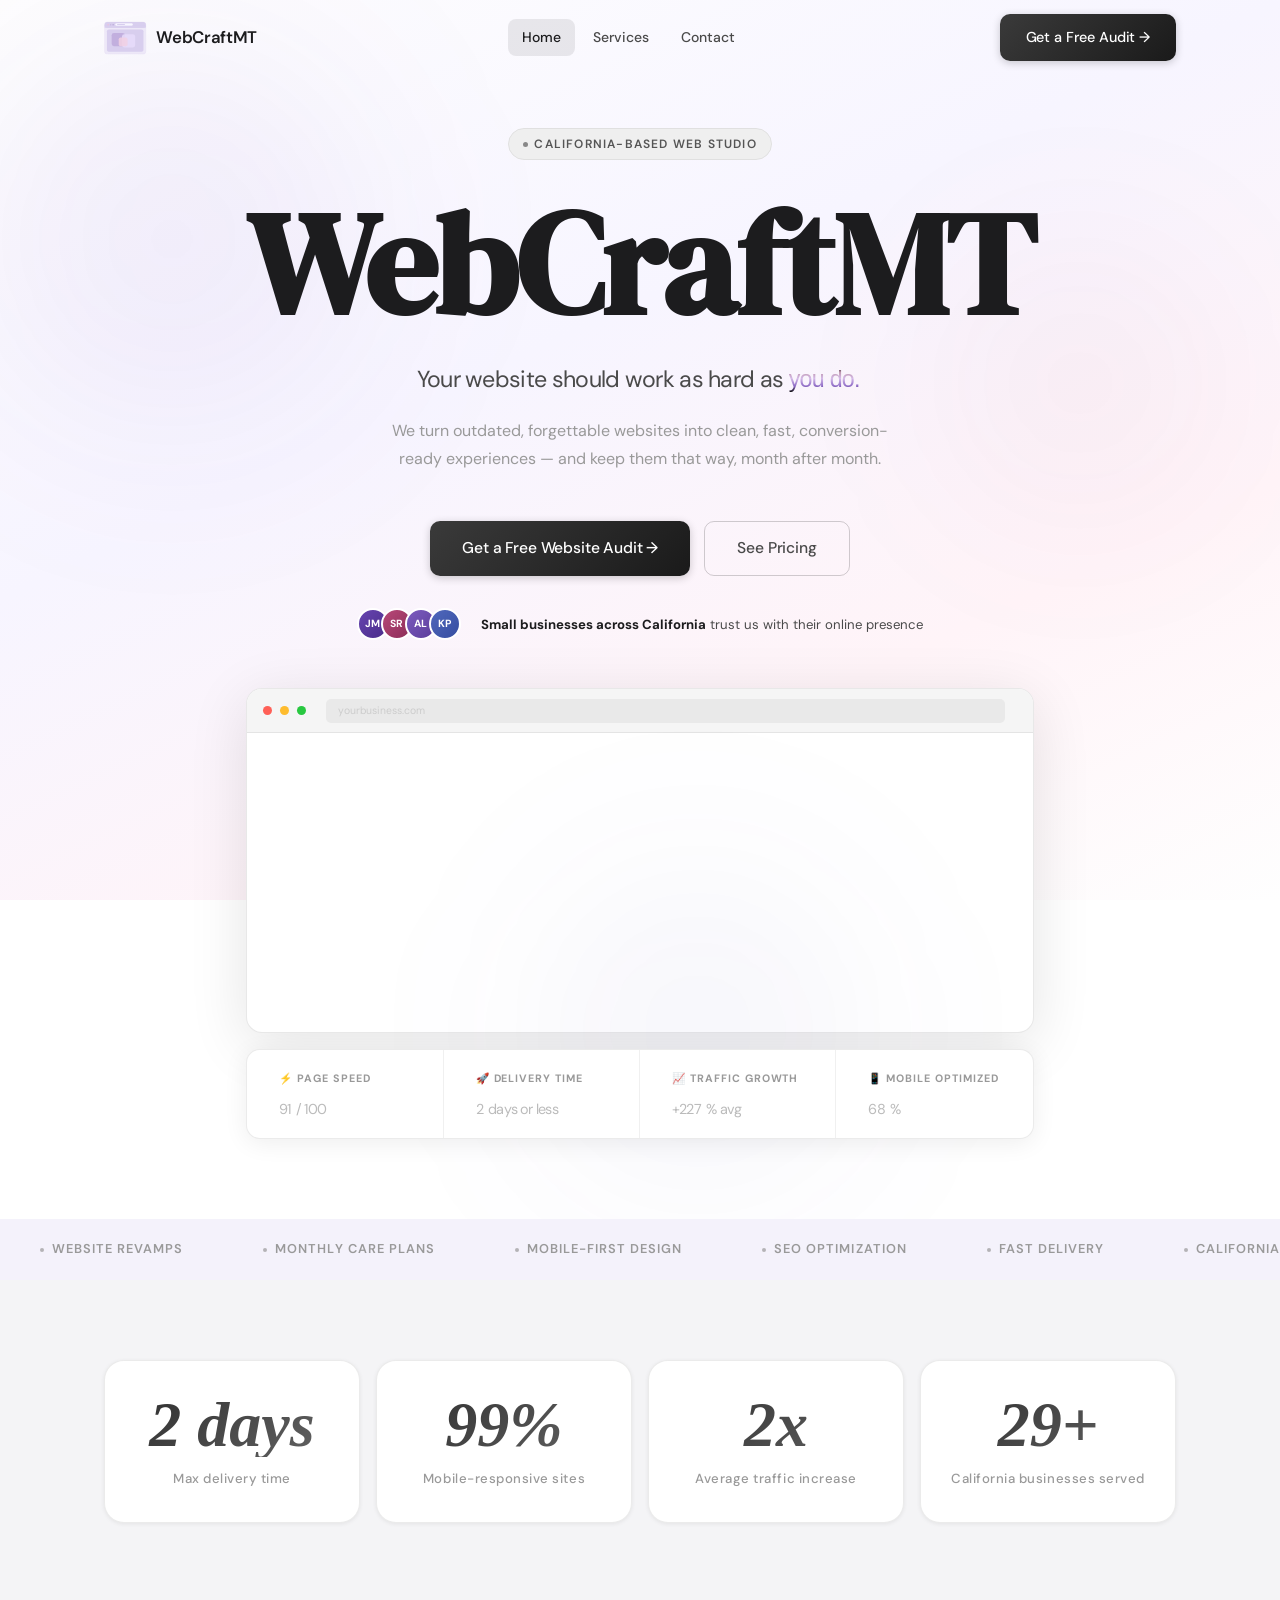
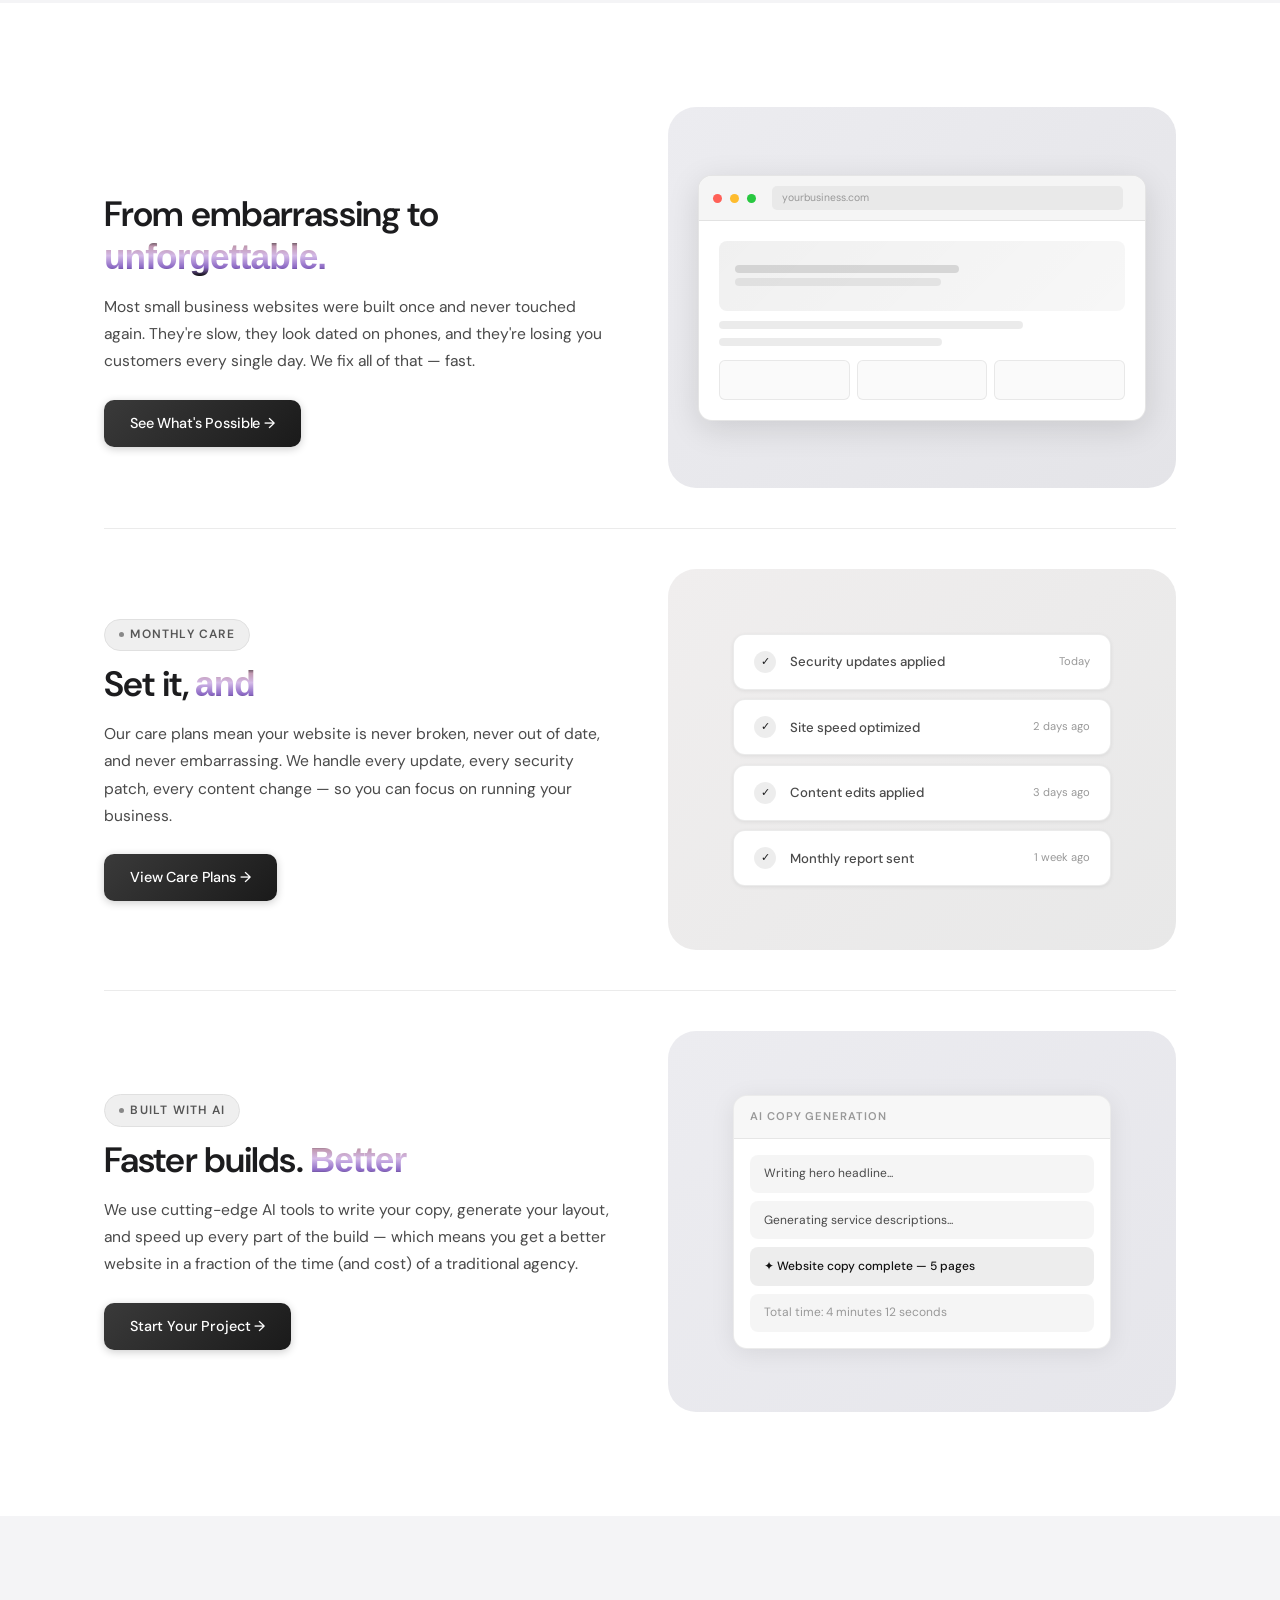
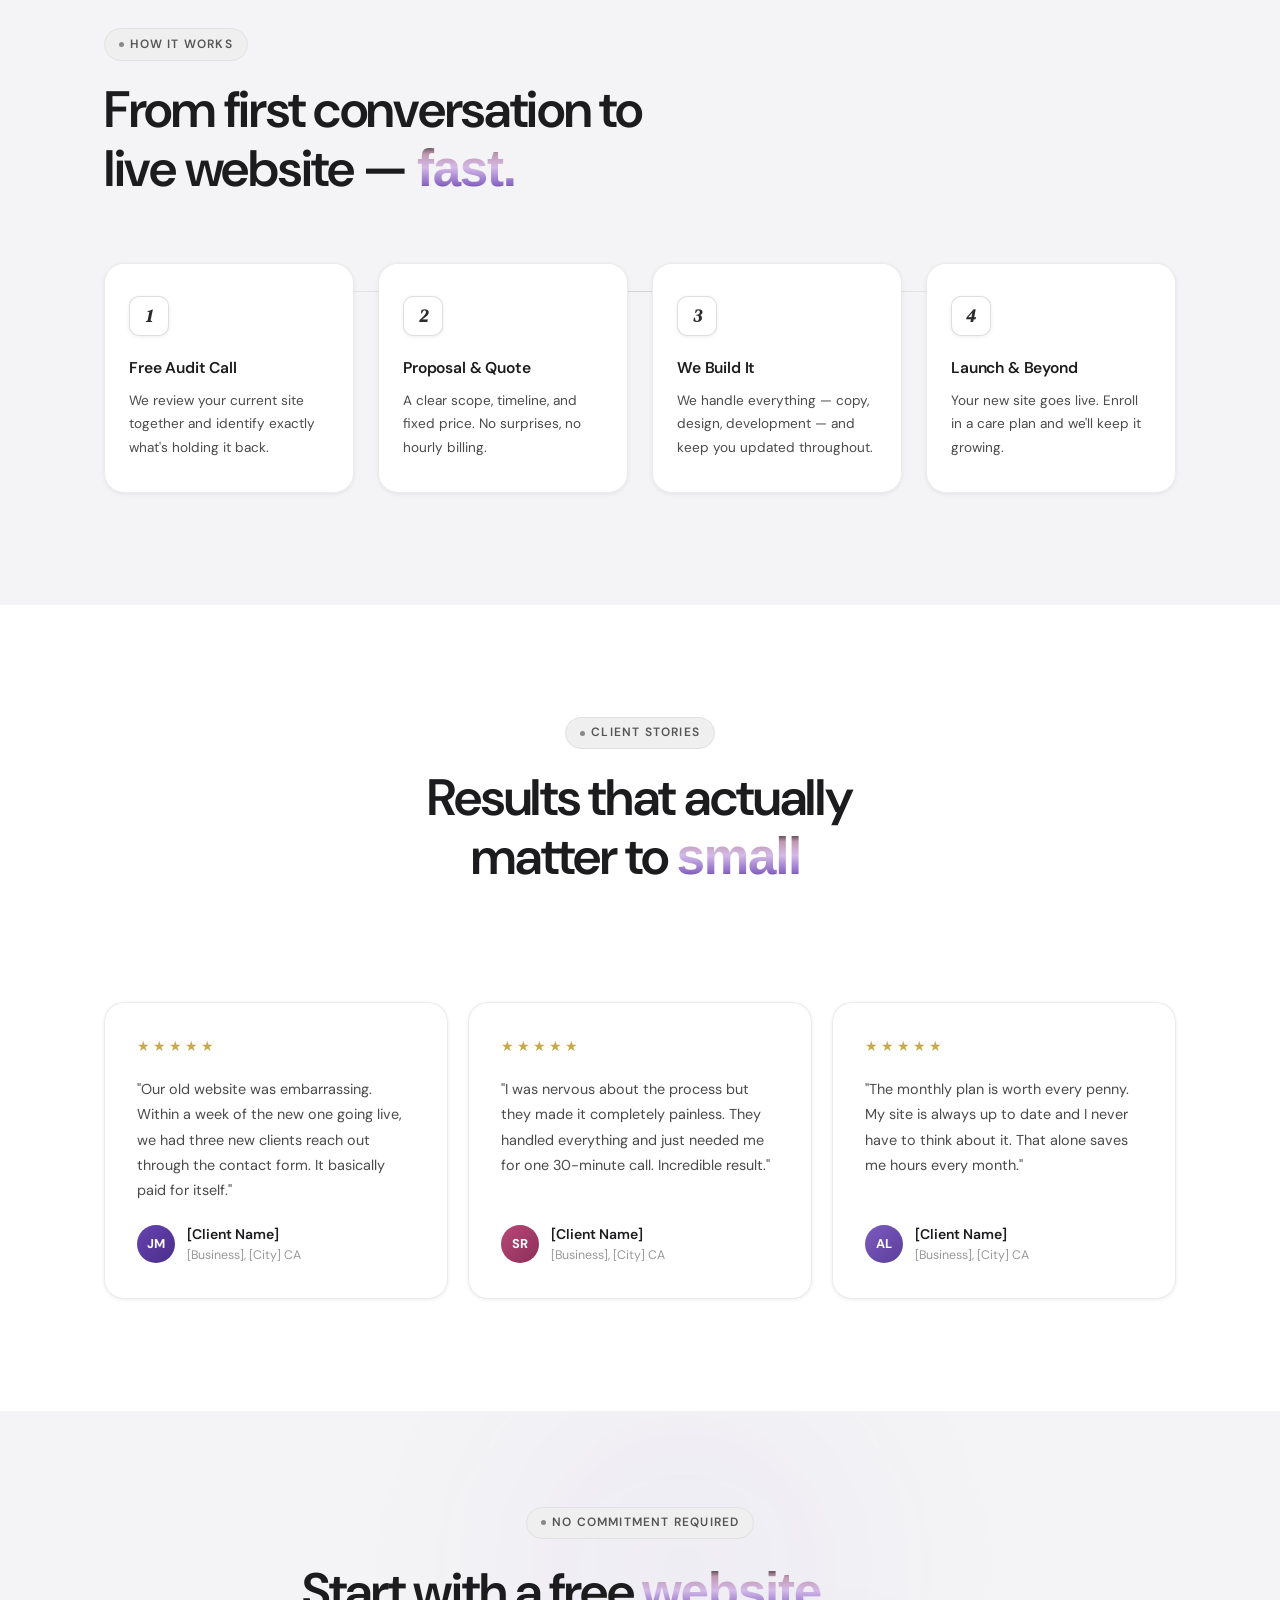
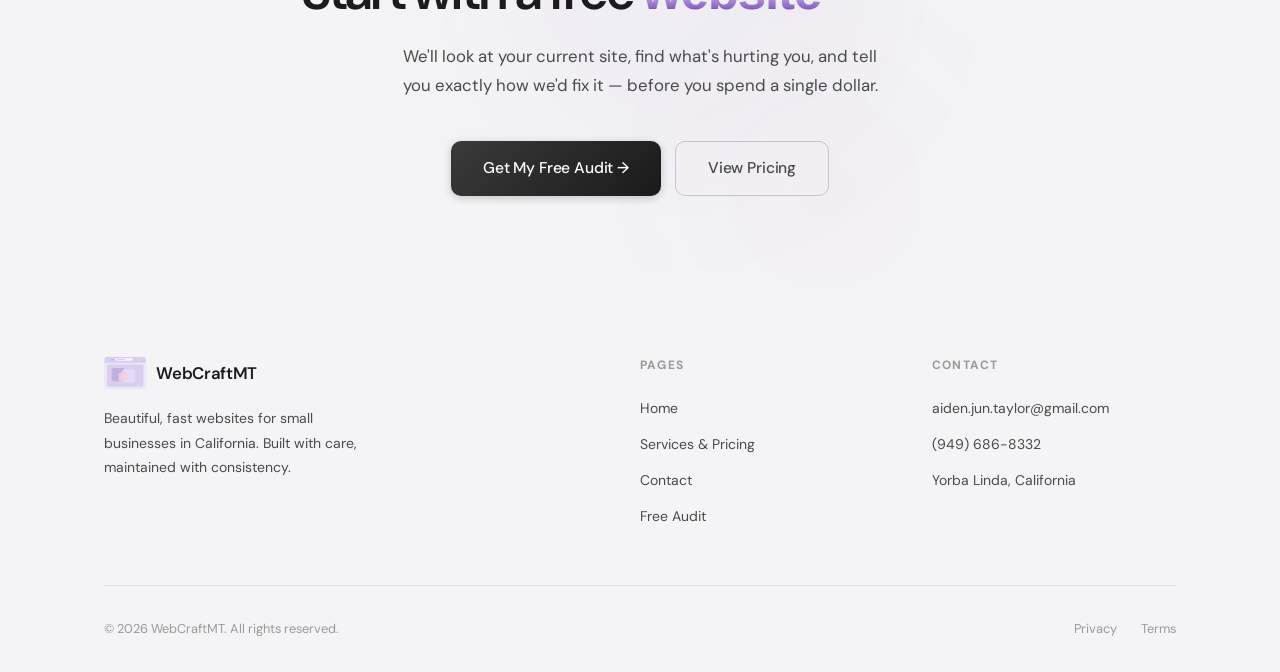
==== commit 3e3daac2: "Fix spacing bug (margin:0 auto was zeroing margin-bottom), switch to Cormorant Display 700 Co-Author" ====
--- a/index.html
+++ b/index.html
@@ -60,13 +60,13 @@
 
     /* ── Hero visual (website builder) ── */
     .hero-inner{display:flex;flex-direction:column;align-items:center;gap:0}
-    .hero-inner>.hero-eyebrow{margin-bottom:0.75rem}
-    .hero-inner>.hero-business-name{width:100%;text-align:center;margin-bottom:1.5rem}
+    .hero-inner>.hero-eyebrow{margin-bottom:1.25rem}
+    .hero-inner>.hero-business-name{width:100%;text-align:center;margin-bottom:2rem}
     .hero-inner>.hero-content{text-align:center;max-width:740px;width:100%;margin-bottom:3rem}
     .hero-inner .hero-ctas{justify-content:center}
     .hero-inner .hero-social-proof{justify-content:center}
-    .hero-inner .hero-tagline{margin:0 auto}
-    .hero-inner .hero-sub{margin:0 auto}
+    .hero-inner .hero-tagline{margin-left:auto;margin-right:auto}
+    .hero-inner .hero-sub{margin-left:auto;margin-right:auto}
     .hero-visual{display:flex;flex-direction:column;gap:1rem;width:100%}
     /* Browser — cinematic wide aspect ratio */
     .wb-browser{background:#fff;border:1px solid rgba(0,0,0,0.09);border-radius:16px;box-shadow:0 12px 60px rgba(0,0,0,0.11);overflow:hidden;display:flex;flex-direction:column;width:100%;aspect-ratio:16/7}
--- a/style.css
+++ b/style.css
@@ -1,4 +1,4 @@
-@import url('https://fonts.googleapis.com/css2?family=DM+Sans:ital,wght@0,300;0,400;0,500;0,600;0,700;1,400&family=DM+Serif+Display:ital@0;1&family=Instrument+Serif:ital@0;1&display=swap');
+@import url('https://fonts.googleapis.com/css2?family=DM+Sans:ital,wght@0,300;0,400;0,500;0,600;0,700;1,400&family=DM+Serif+Display:ital@0;1&family=Cormorant+Display:wght@600;700&display=swap');
 
 /* ── TOKENS ─────────────────────────────────────────── */
 :root {
@@ -127,11 +127,11 @@
 .hero-content{position:relative;z-index:2;max-width:780px}
 .hero-eyebrow{margin-bottom:1.5rem}
 .hero-business-name{
-  font-family:'Instrument Serif','DM Serif Display',serif;
-  font-style:italic;
-  font-weight:400;
+  font-family:'Cormorant Display','DM Serif Display',serif;
+  font-style:normal;
+  font-weight:700;
   font-size:clamp(4rem,12vw,9rem);
-  letter-spacing:-0.02em;
+  letter-spacing:-0.01em;
   line-height:0.9;
   color:#1c1c1e;
 }
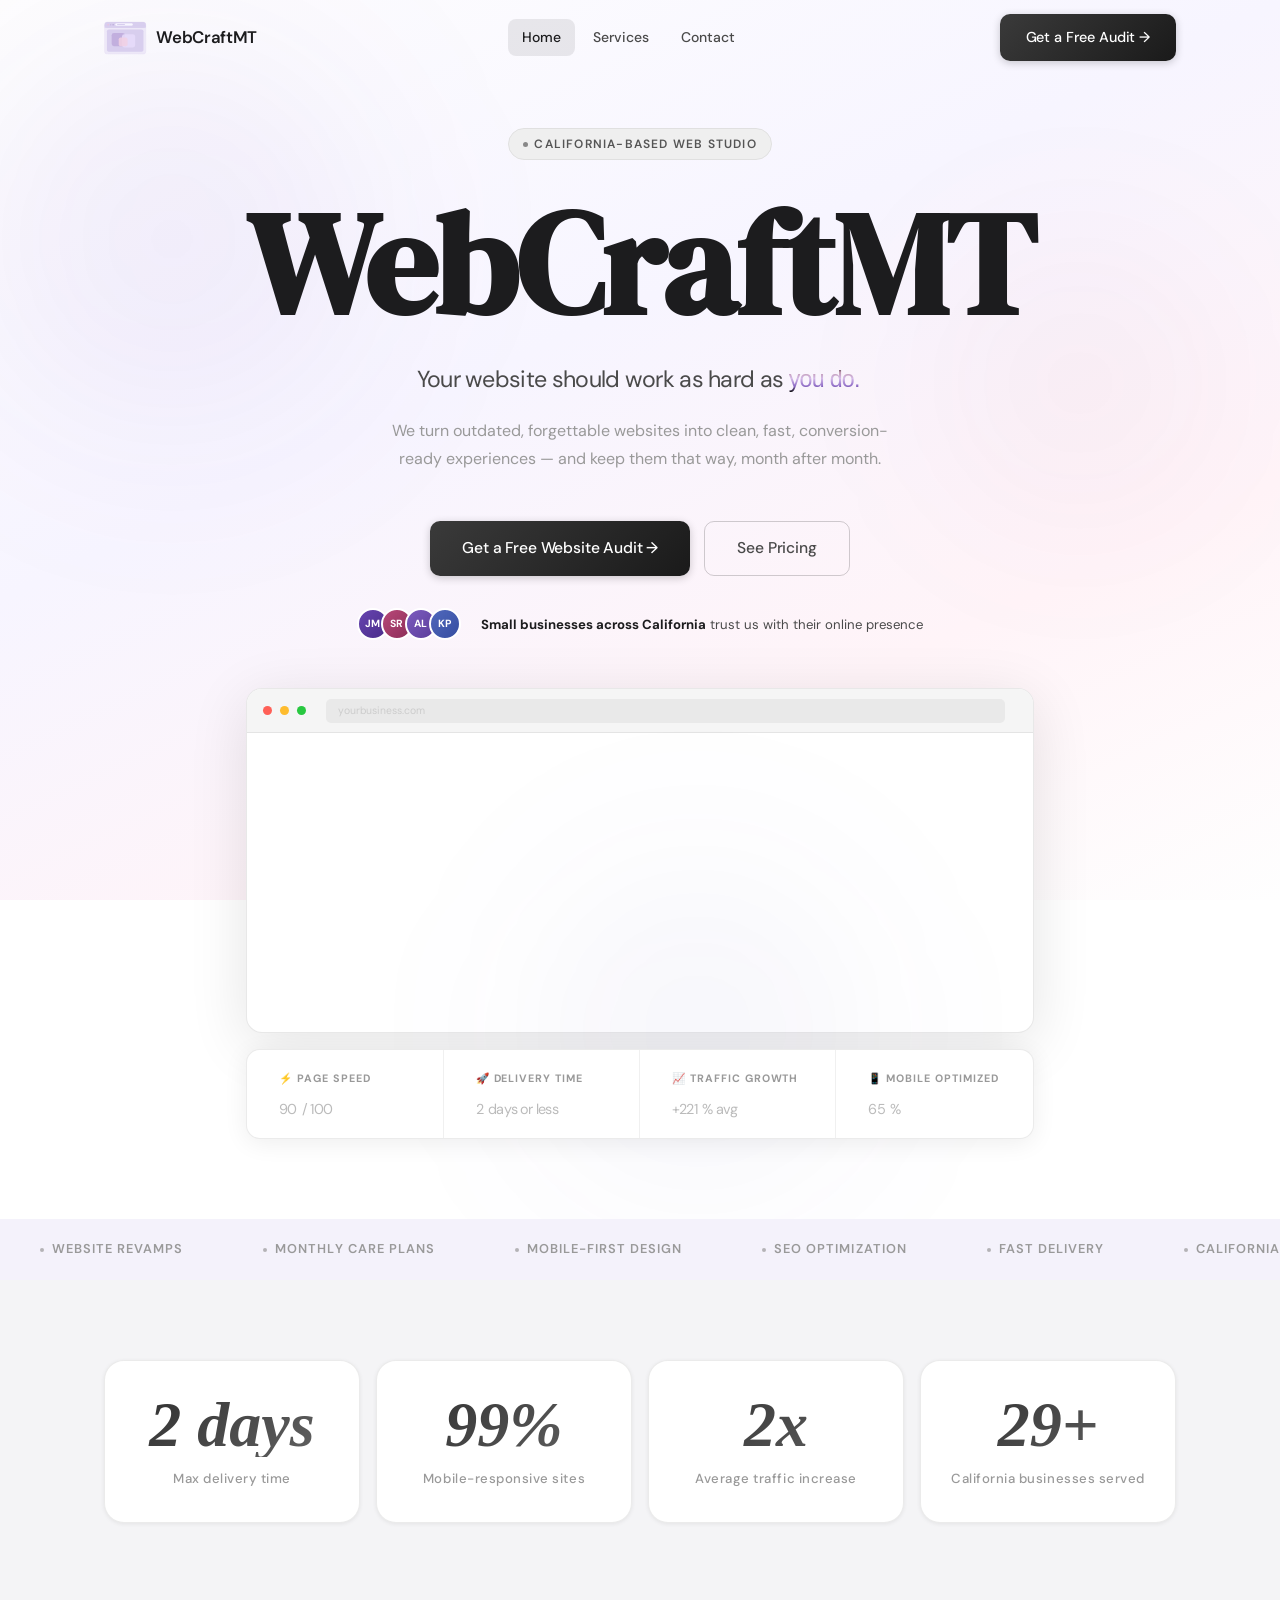
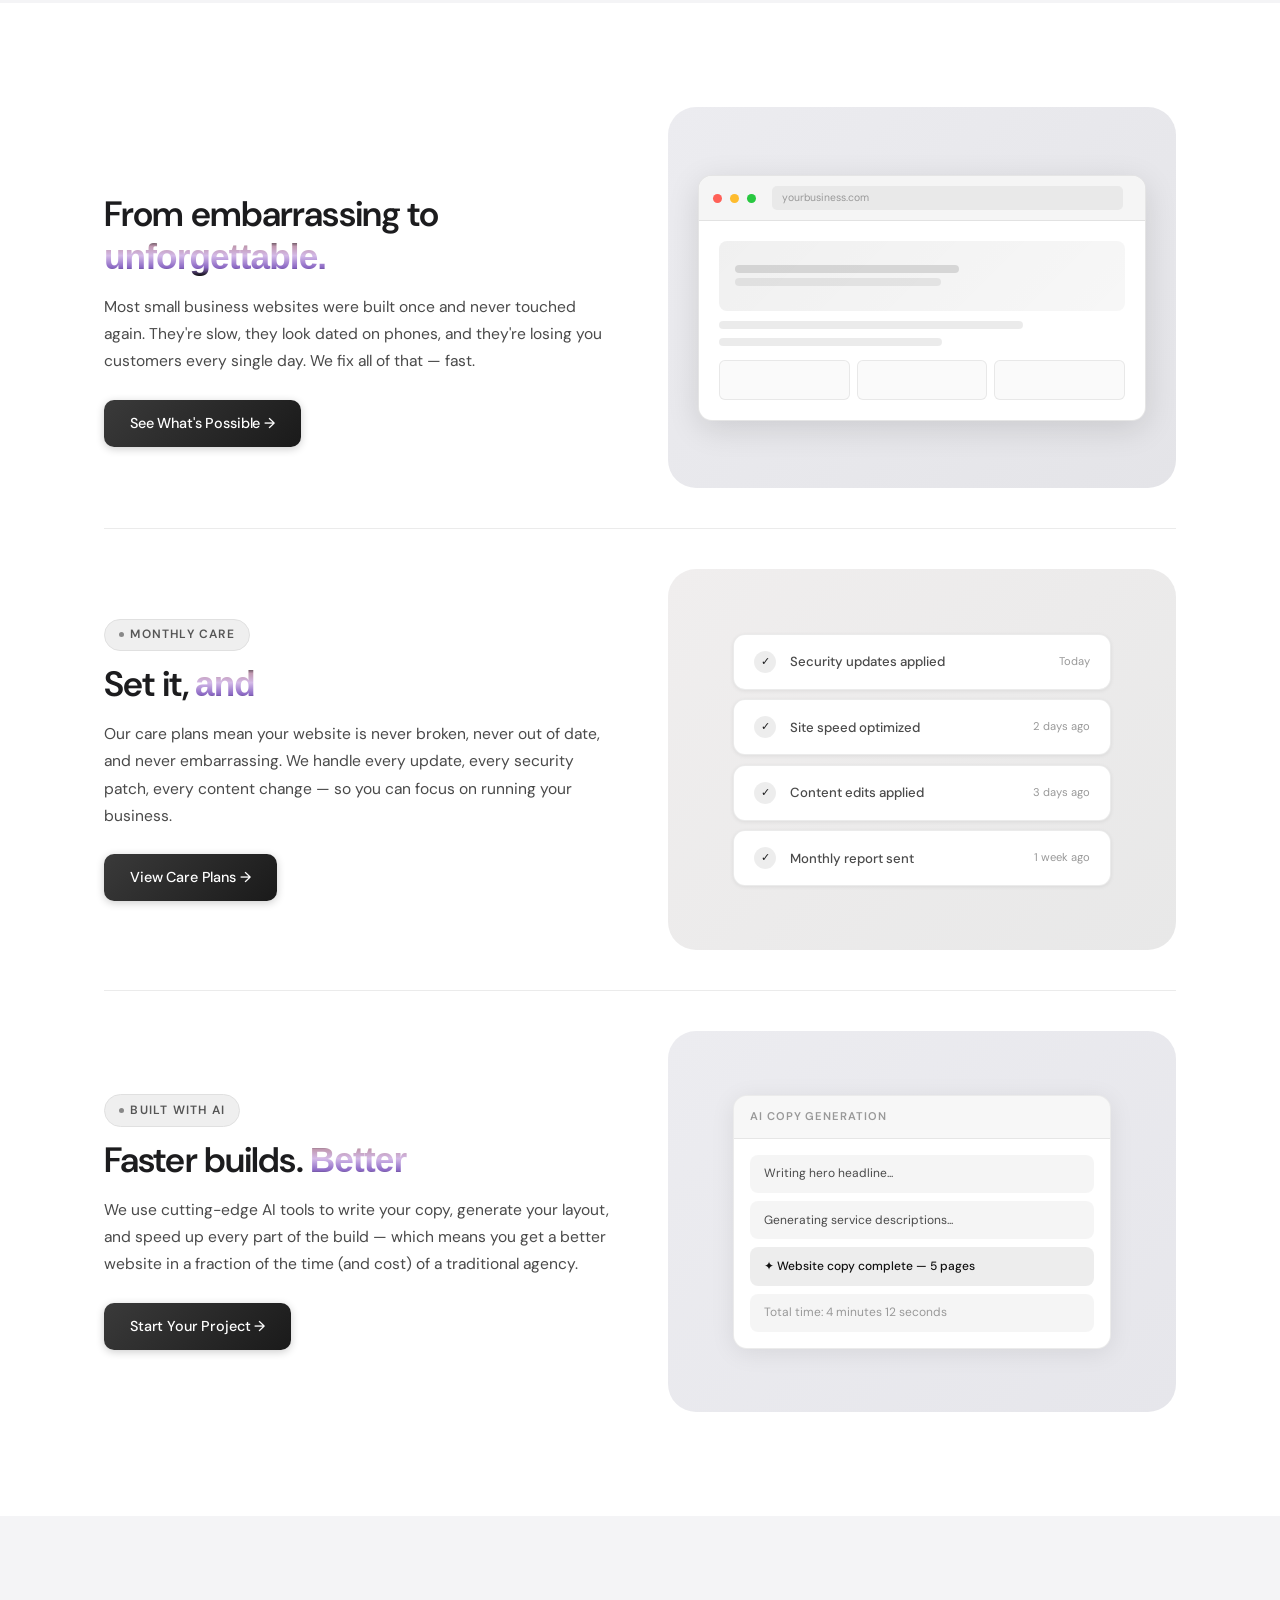
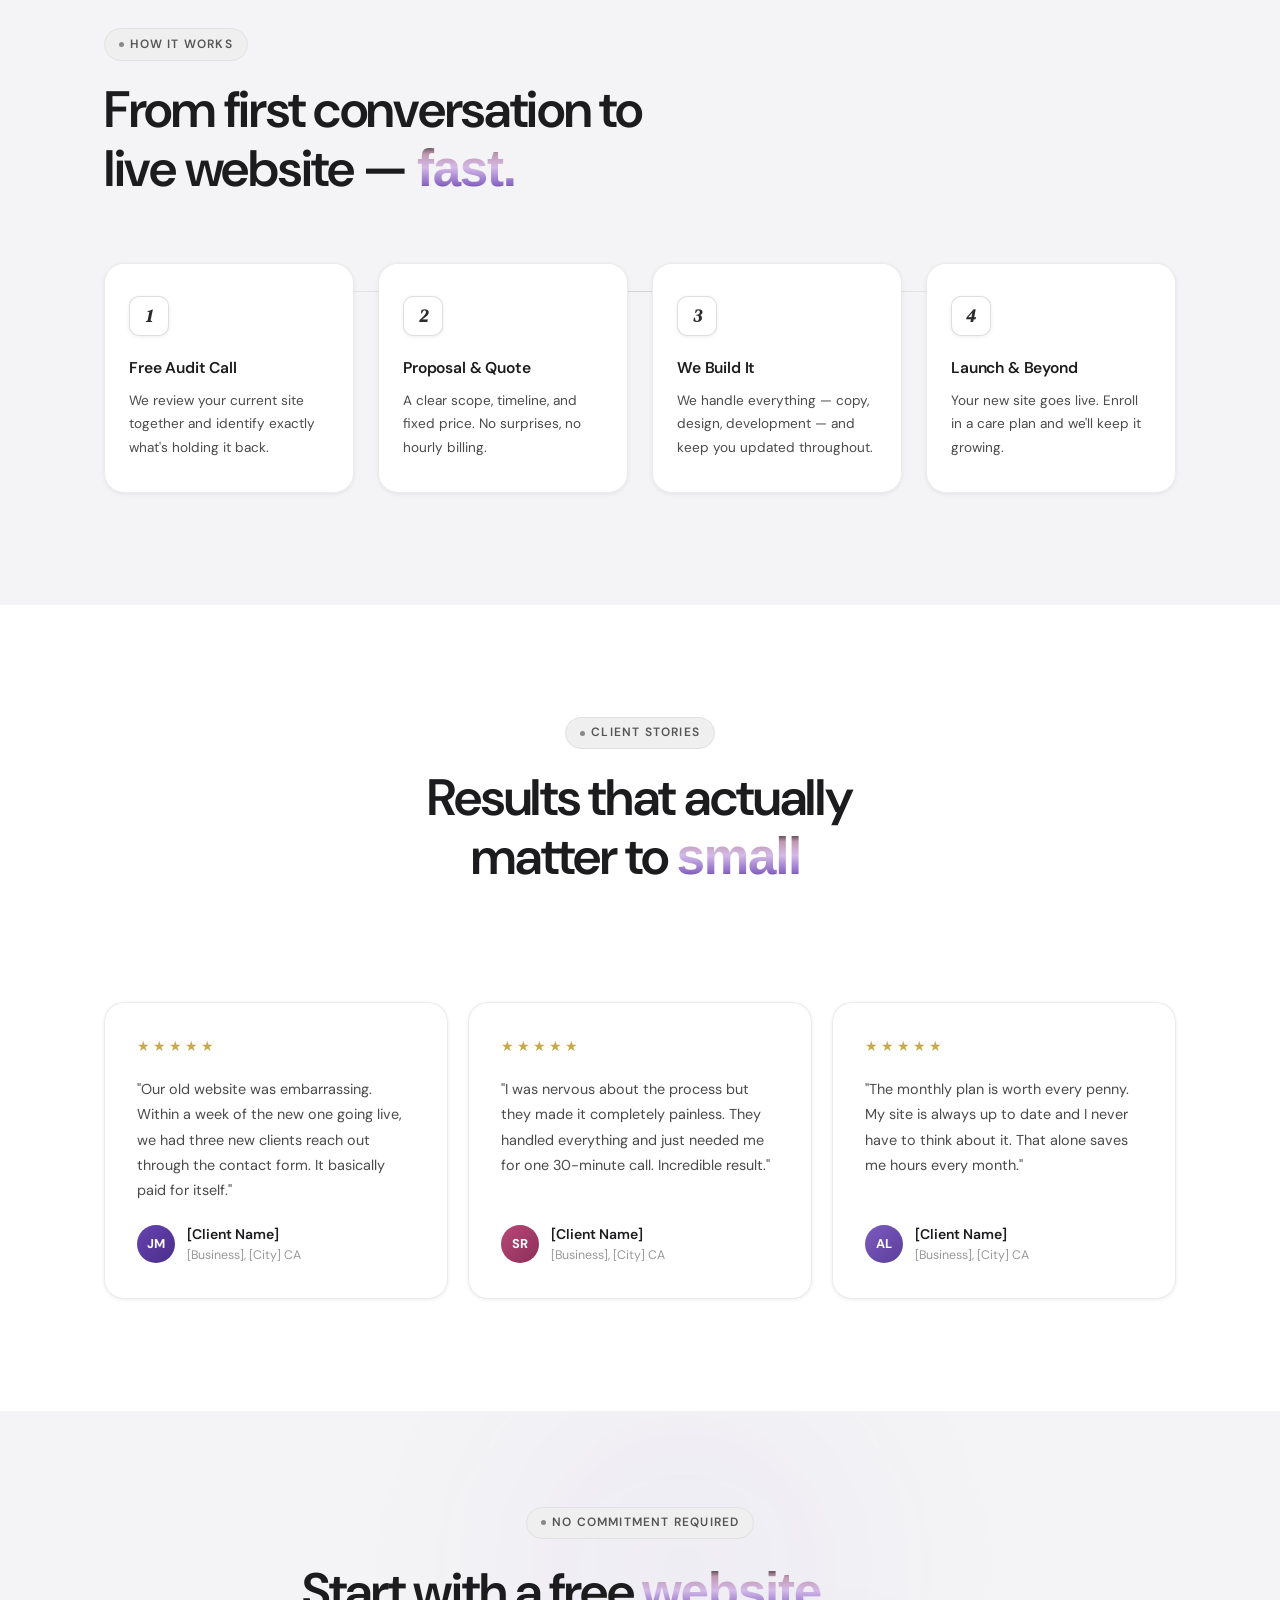
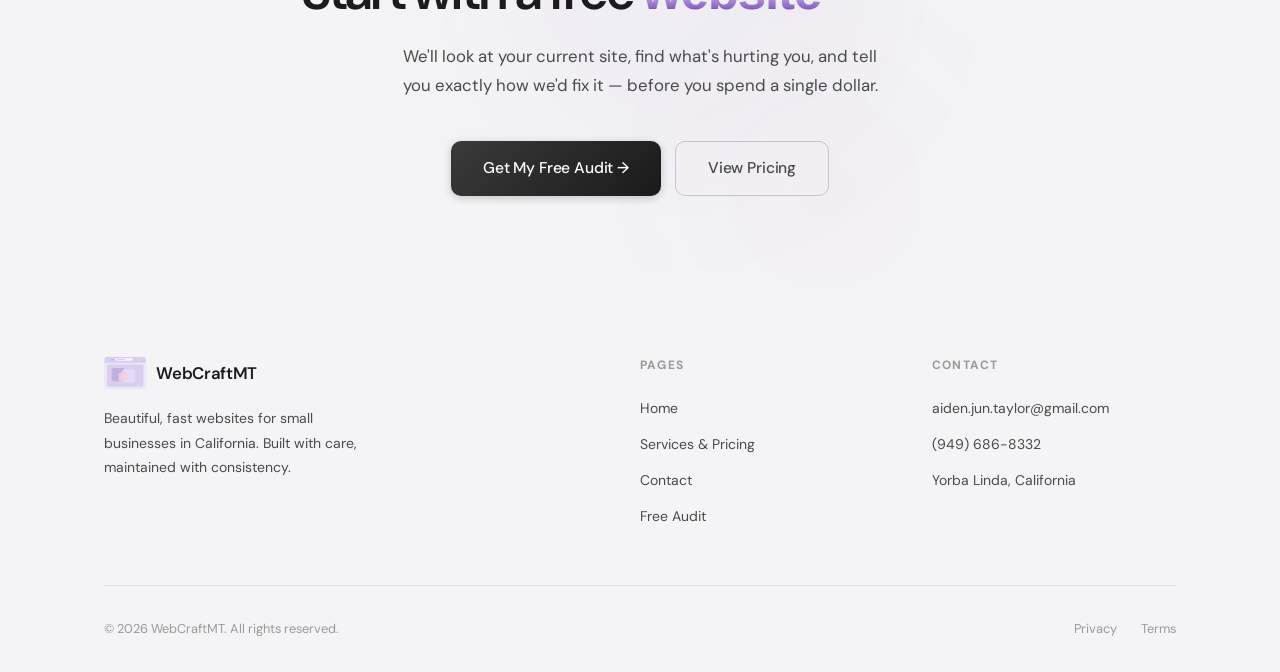
==== commit d8de354e: "Comprehensive mobile polish: spacing, font sizes, process grid, page hero padding, FAQ grid Co-Autho" ====
--- a/index.html
+++ b/index.html
@@ -97,6 +97,19 @@
     .wb-stat-val{font-size:1.6rem;font-weight:700;letter-spacing:-0.03em;color:#1c1c1e;line-height:1}
     .wb-stat-val span{font-size:0.9rem;font-weight:400;color:#bbb}
     @media(max-width:768px){.hero-visual{display:none}}
+    @media(max-width:768px){
+      .hero-inner>.hero-content{margin-bottom:1.5rem}
+      #features{padding:2.5rem 0}
+      .stats-band{padding:3.5rem 0}
+    }
+    @media(max-width:480px){
+      .hero-inner>.hero-eyebrow{margin-bottom:0.75rem}
+      .hero-inner>.hero-business-name{margin-bottom:1rem}
+      #features{padding:2rem 0}
+      .feature-row{gap:1.5rem;padding:1.75rem 0}
+      .stat-card{padding:1.25rem 0.75rem}
+      .stat-value{font-size:clamp(1.8rem,8vw,3rem)}
+    }
   </style>
 </head>
 <body>
--- a/style.css
+++ b/style.css
@@ -130,7 +130,7 @@
   font-family:'Cormorant Display','DM Serif Display',serif;
   font-style:normal;
   font-weight:700;
-  font-size:clamp(4rem,12vw,9rem);
+  font-size:clamp(2.5rem,12vw,9rem);
   letter-spacing:-0.01em;
   line-height:0.9;
   color:#1c1c1e;
@@ -328,8 +328,35 @@
   .form-row{grid-template-columns:1fr}
   .hero-ctas{flex-direction:column;width:100%}
   .hero-ctas .btn{width:100%;justify-content:center}
+  /* Mobile section spacing */
+  .hero{padding:7rem 0 4rem}
+  .section{padding:5rem 0}
+  .cta-band{padding:4.5rem 0}
+  .page-hero{padding:7.5rem 0 3.5rem}
+  /* Social proof stacks cleanly */
+  .hero-social-proof{flex-direction:column;align-items:center;text-align:center;gap:0.75rem}
+  .proof-text{text-align:center}
 }
 @media(max-width:480px){
-  .section{padding:4.5rem 0}
+  .section{padding:4rem 0}
   .footer-grid{grid-template-columns:1fr}
-}
+  /* Tighter vertical rhythm */
+  .hero{padding:6rem 0 3rem}
+  .stats-band{padding:3rem 0}
+  .cta-band{padding:3.5rem 0}
+  .footer{padding:2.5rem 0 1.5rem}
+  /* Process single column — 2-col at 390px is too cramped */
+  .process-steps{grid-template-columns:1fr;gap:0.875rem;margin-top:2rem}
+  .step{padding:1.5rem 1.25rem}
+  /* Services / contact pages */
+  .page-hero{padding:6.5rem 0 3rem}
+  .pricing-card{padding:2rem 1.25rem}
+  .form-card{padding:1.75rem 1.25rem}
+  /* Reduce section heading size slightly */
+  h2{font-size:clamp(1.5rem,7vw,2.2rem)}
+}
+/* FAQ 2-col → 1-col on mobile */
+@media(max-width:640px){
+  .faq-grid{grid-template-columns:1fr !important;gap:0 !important}
+  .faq-grid>div{padding:1.25rem 0}
+}
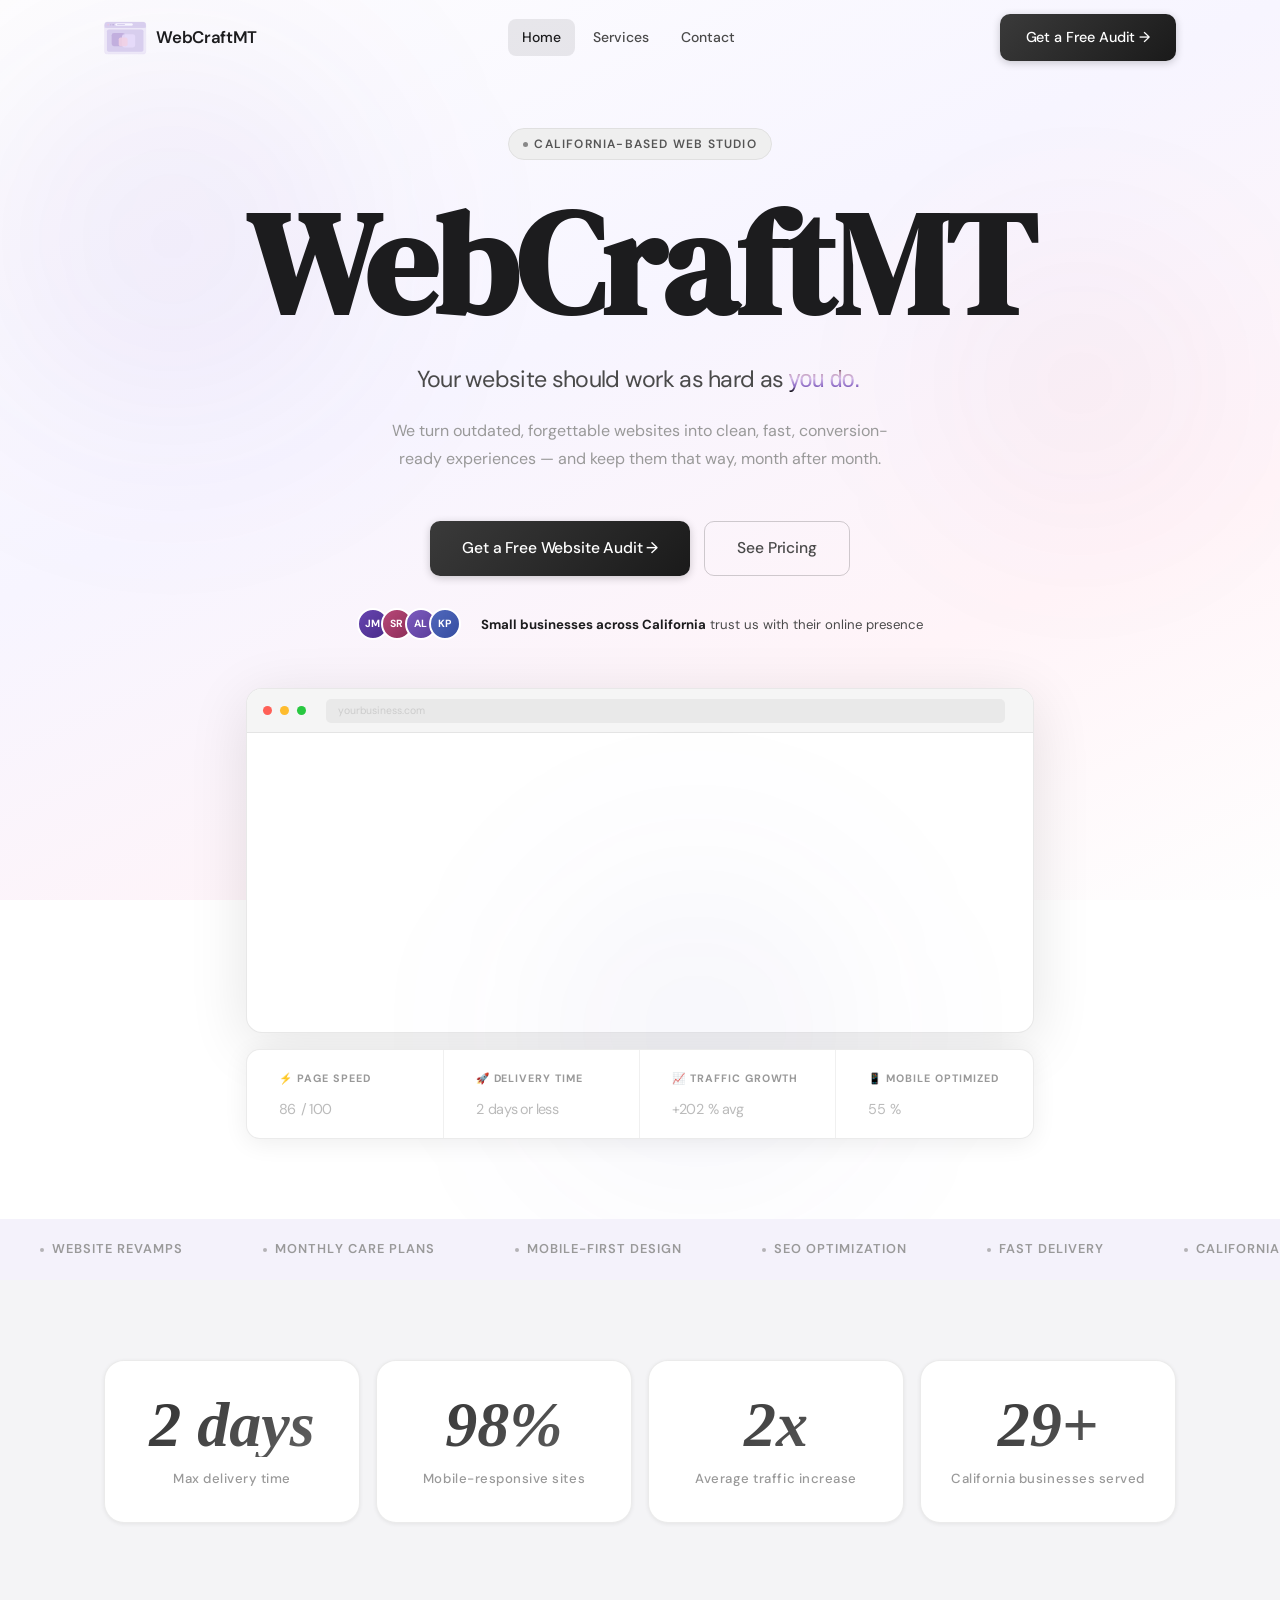
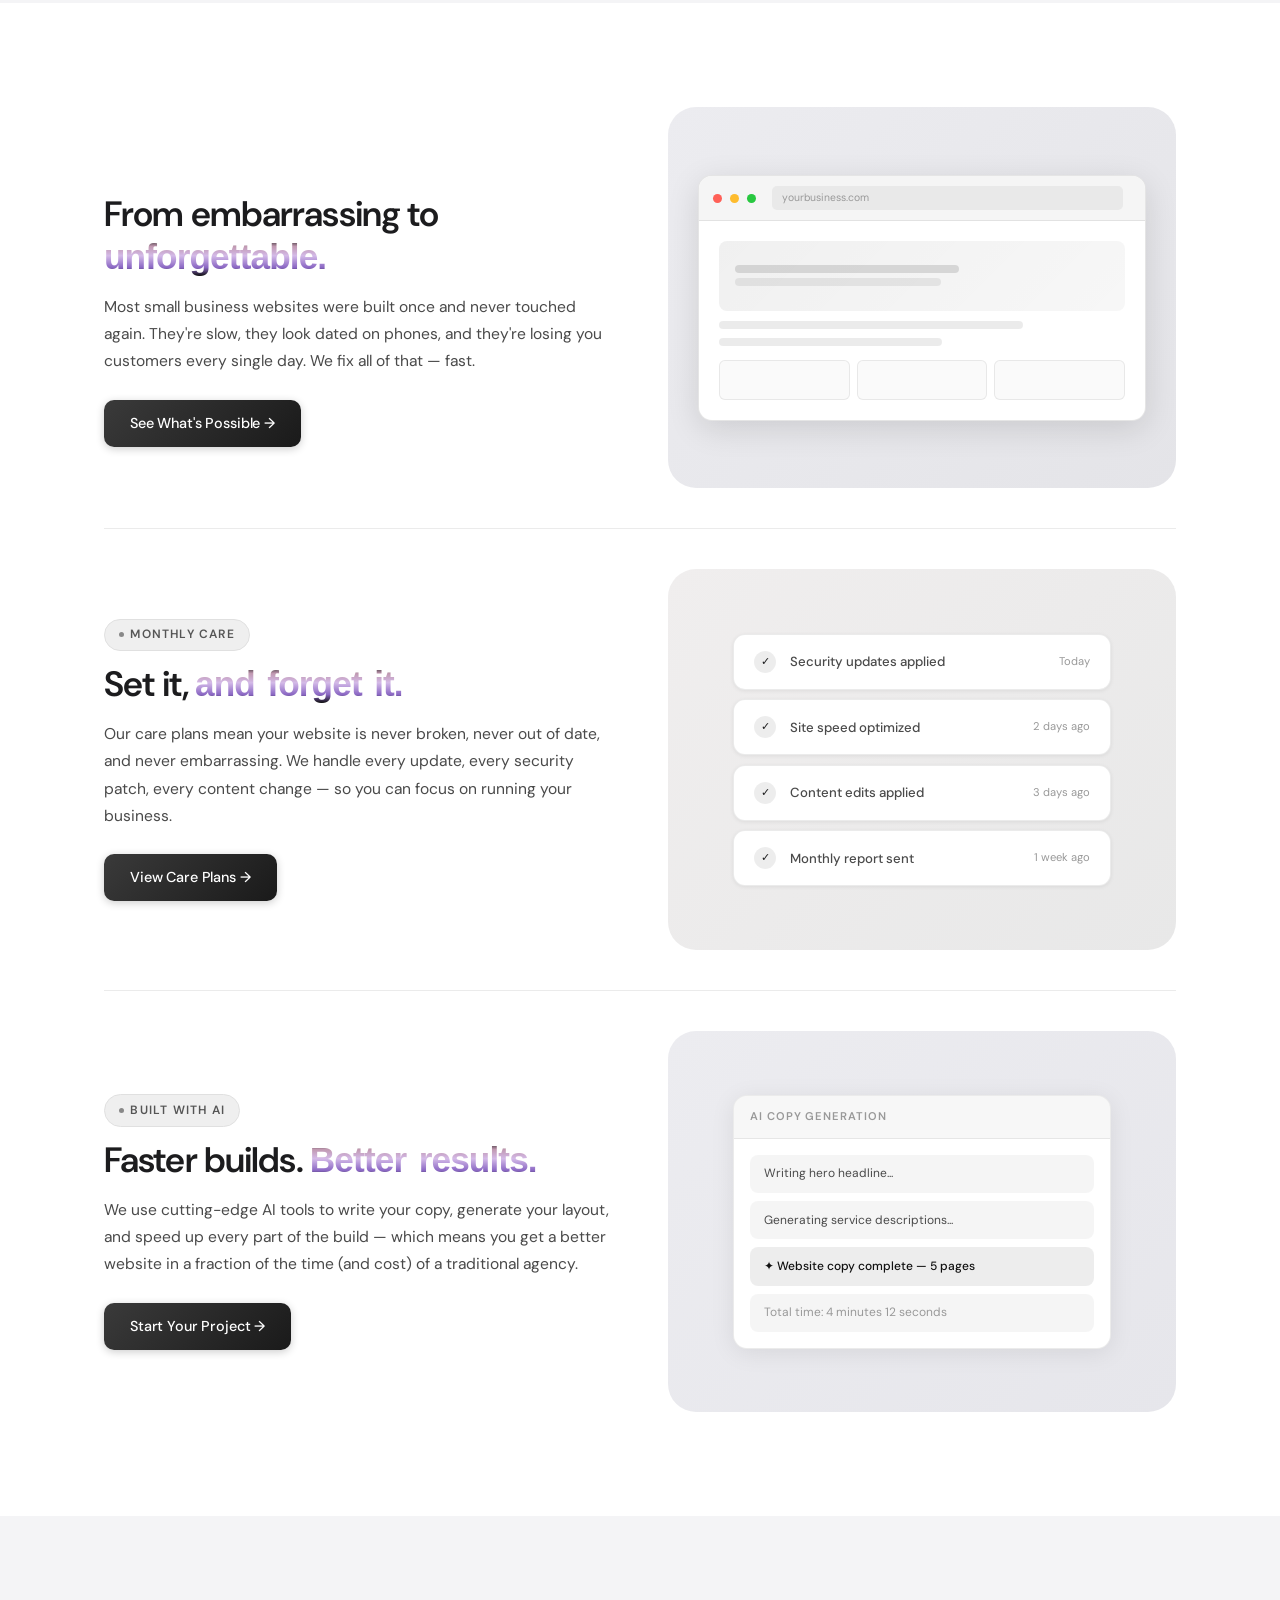
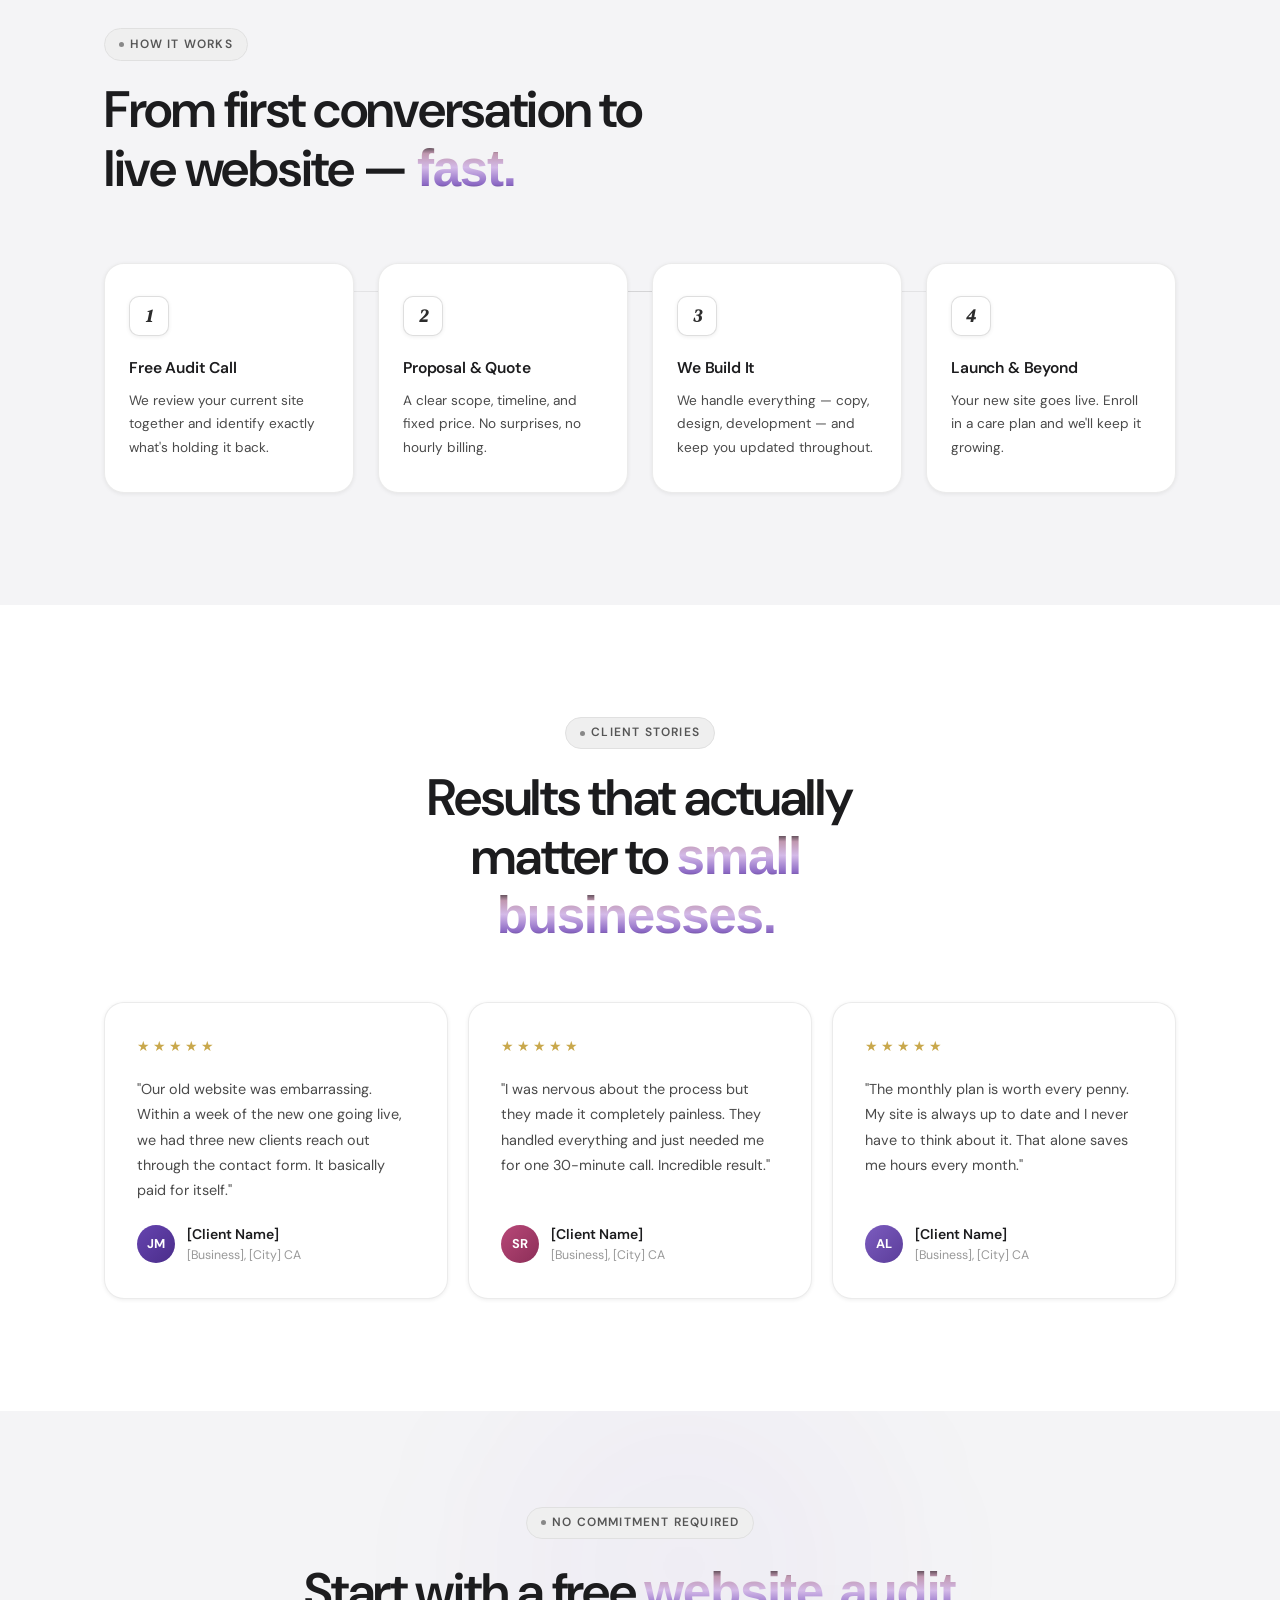
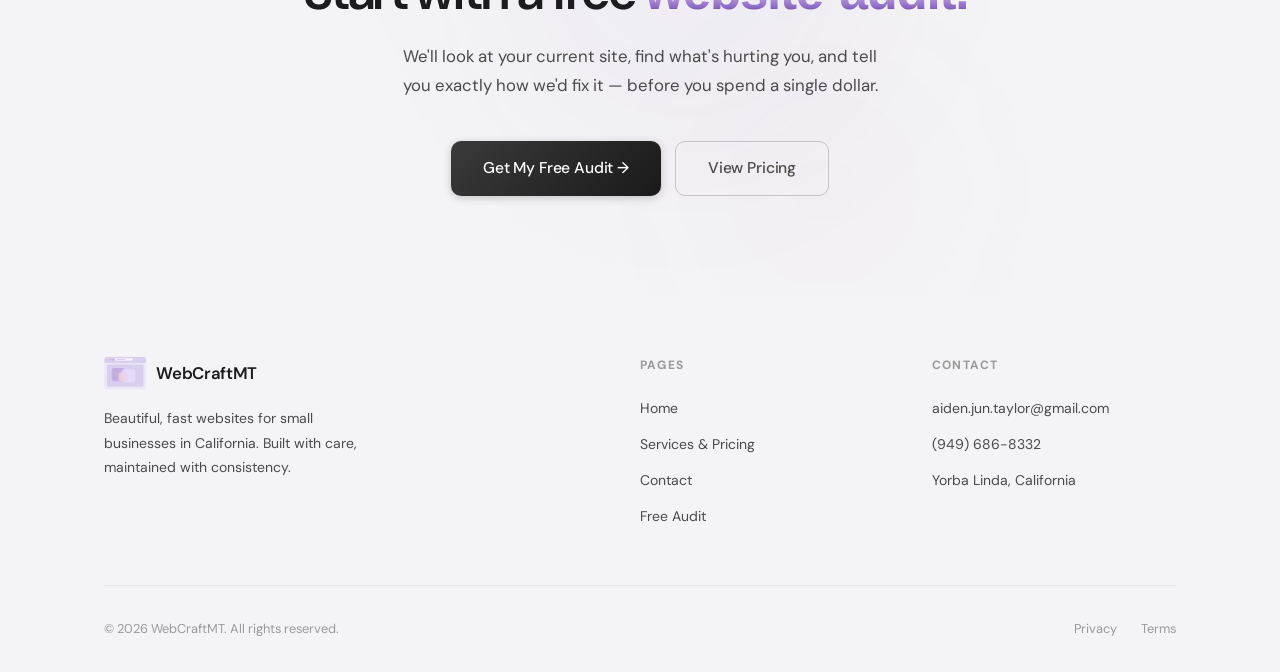
==== commit 6c96e726: "Fix mobile layout — nav button, hero animation, button sizes, footer - Hide nav "Get a Free Audit" b" ====
--- a/index.html
+++ b/index.html
@@ -96,11 +96,23 @@
     .wb-stat-lbl{font-size:0.67rem;font-weight:700;letter-spacing:0.09em;text-transform:uppercase;color:#999;margin-bottom:0.35rem}
     .wb-stat-val{font-size:1.6rem;font-weight:700;letter-spacing:-0.03em;color:#1c1c1e;line-height:1}
     .wb-stat-val span{font-size:0.9rem;font-weight:400;color:#bbb}
-    @media(max-width:768px){.hero-visual{display:none}}
     @media(max-width:768px){
       .hero-inner>.hero-content{margin-bottom:1.5rem}
       #features{padding:2.5rem 0}
       .stats-band{padding:3.5rem 0}
+      .hero-visual{margin-top:0.5rem}
+    }
+    /* Care plan timestamps — hide on mobile to prevent overflow */
+    .care-time{font-size:0.7rem;color:var(--text-3);margin-left:auto;flex-shrink:0}
+    @media(max-width:768px){.care-time{display:none}}
+    /* Stats bar → 2×2 grid on mobile, browser taller */
+    @media(max-width:600px){
+      .wb-browser{aspect-ratio:4/3}
+      .wb-stats-bar{grid-template-columns:1fr 1fr}
+      .wb-stat-item{padding:0.75rem 0.875rem}
+      .wb-stat-lbl{font-size:0.6rem;letter-spacing:0.06em}
+      .wb-stat-val{font-size:1.15rem}
+      .wb-stat-val span{font-size:0.75rem}
     }
     @media(max-width:480px){
       .hero-inner>.hero-eyebrow{margin-bottom:0.75rem}
@@ -385,22 +397,22 @@
             <div class="glass" style="padding:1rem 1.25rem;border-radius:12px;display:flex;align-items:center;gap:0.875rem;margin-bottom:0.6rem">
               <div style="width:22px;height:22px;border-radius:50%;background:rgba(0,0,0,0.07);display:flex;align-items:center;justify-content:center;flex-shrink:0;font-size:0.7rem">✓</div>
               <span style="font-size:0.825rem;color:var(--text-2);font-weight:500">Security updates applied</span>
-              <span style="margin-left:auto;font-size:0.7rem;color:var(--text-3)">Today</span>
+              <span class="care-time">Today</span>
             </div>
             <div class="glass" style="padding:1rem 1.25rem;border-radius:12px;display:flex;align-items:center;gap:0.875rem;margin-bottom:0.6rem">
               <div style="width:22px;height:22px;border-radius:50%;background:rgba(0,0,0,0.07);display:flex;align-items:center;justify-content:center;flex-shrink:0;font-size:0.7rem">✓</div>
               <span style="font-size:0.825rem;color:var(--text-2);font-weight:500">Site speed optimized</span>
-              <span style="margin-left:auto;font-size:0.7rem;color:var(--text-3)">2 days ago</span>
+              <span class="care-time">2 days ago</span>
             </div>
             <div class="glass" style="padding:1rem 1.25rem;border-radius:12px;display:flex;align-items:center;gap:0.875rem;margin-bottom:0.6rem">
               <div style="width:22px;height:22px;border-radius:50%;background:rgba(0,0,0,0.07);display:flex;align-items:center;justify-content:center;flex-shrink:0;font-size:0.7rem">✓</div>
               <span style="font-size:0.825rem;color:var(--text-2);font-weight:500">Content edits applied</span>
-              <span style="margin-left:auto;font-size:0.7rem;color:var(--text-3)">3 days ago</span>
+              <span class="care-time">3 days ago</span>
             </div>
             <div class="glass" style="padding:1rem 1.25rem;border-radius:12px;display:flex;align-items:center;gap:0.875rem">
               <div style="width:22px;height:22px;border-radius:50%;background:rgba(0,0,0,0.07);display:flex;align-items:center;justify-content:center;flex-shrink:0;font-size:0.7rem">✓</div>
               <span style="font-size:0.825rem;color:var(--text-2);font-weight:500">Monthly report sent</span>
-              <span style="margin-left:auto;font-size:0.7rem;color:var(--text-3)">1 week ago</span>
+              <span class="care-time">1 week ago</span>
             </div>
           </div>
         </div>
@@ -576,26 +588,46 @@
      Applied to .word-split elements before observer fires  */
   function splitWords(el) {
     const html = el.innerHTML;
-    // preserve <em> tags by splitting on spaces outside tags
-    const nodes = [];
-    let buf = '', inTag = false, wordIdx = 0;
-    for (let i = 0; i < html.length; i++) {
-      const ch = html[i];
-      if (ch === '<') { inTag = true; buf += ch; }
-      else if (ch === '>') { inTag = false; buf += ch; }
-      else if (!inTag && ch === ' ') {
-        if (buf.trim()) {
-          nodes.push(`<span class="word" style="--i:${wordIdx++}">${buf}</span>`);
-          wordIdx;
+    const result = [];
+    let wordIdx = 0;
+    let i = 0;
+
+    function pushWords(text, wrap) {
+      // split on whitespace, preserve runs of whitespace as-is
+      const parts = text.split(/(\s+)/);
+      parts.forEach(part => {
+        if (/^\s+$/.test(part)) { result.push(part); }
+        else if (part) {
+          const inner = wrap ? `<em>${part}</em>` : part;
+          result.push(`<span class="word" style="--i:${wordIdx++}">${inner}</span>`);
         }
-        nodes.push(' ');
-        buf = '';
+      });
+    }
+
+    while (i < html.length) {
+      if (html.startsWith('<em>', i)) {
+        // find closing </em>
+        const end = html.indexOf('</em>', i + 4);
+        if (end !== -1) {
+          pushWords(html.slice(i + 4, end), true);
+          i = end + 5;
+        } else {
+          result.push(html[i++]); // malformed — emit as-is
+        }
+      } else if (html[i] === '<') {
+        // any other tag — emit verbatim
+        const end = html.indexOf('>', i);
+        result.push(html.slice(i, end + 1));
+        i = end + 1;
       } else {
-        buf += ch;
+        // plain text — collect until next tag
+        let j = i;
+        while (j < html.length && html[j] !== '<') j++;
+        pushWords(html.slice(i, j), false);
+        i = j;
       }
     }
-    if (buf.trim()) nodes.push(`<span class="word" style="--i:${wordIdx}">${buf}</span>`);
-    el.innerHTML = nodes.join('');
+    el.innerHTML = result.join('');
   }
 
   document.querySelectorAll('.word-split').forEach(el => splitWords(el));
--- a/style.css
+++ b/style.css
@@ -323,11 +323,11 @@
 }
 @media(max-width:768px){
   .testimonials-grid{grid-template-columns:1fr}
-  .nav-links,.nav-right .btn-ghost{display:none}
+  .nav-links,.nav-right{display:none !important}
   .hamburger{display:flex}
   .form-row{grid-template-columns:1fr}
-  .hero-ctas{flex-direction:column;width:100%}
-  .hero-ctas .btn{width:100%;justify-content:center}
+  .hero-ctas{flex-direction:column;align-items:center;width:100%}
+  .hero-ctas .btn{max-width:280px;width:100%;justify-content:center}
   /* Mobile section spacing */
   .hero{padding:7rem 0 4rem}
   .section{padding:5rem 0}
@@ -336,10 +336,13 @@
   /* Social proof stacks cleanly */
   .hero-social-proof{flex-direction:column;align-items:center;text-align:center;gap:0.75rem}
   .proof-text{text-align:center}
+  /* Care plans visual — let content dictate height on mobile */
+  .feature-row.reverse .feature-visual{aspect-ratio:unset;height:auto}
 }
 @media(max-width:480px){
   .section{padding:4rem 0}
-  .footer-grid{grid-template-columns:1fr}
+  .footer-grid{grid-template-columns:1fr 1fr;gap:1.5rem 2rem}
+  .footer-brand{grid-column:1/-1}
   /* Tighter vertical rhythm */
   .hero{padding:6rem 0 3rem}
   .stats-band{padding:3rem 0}
